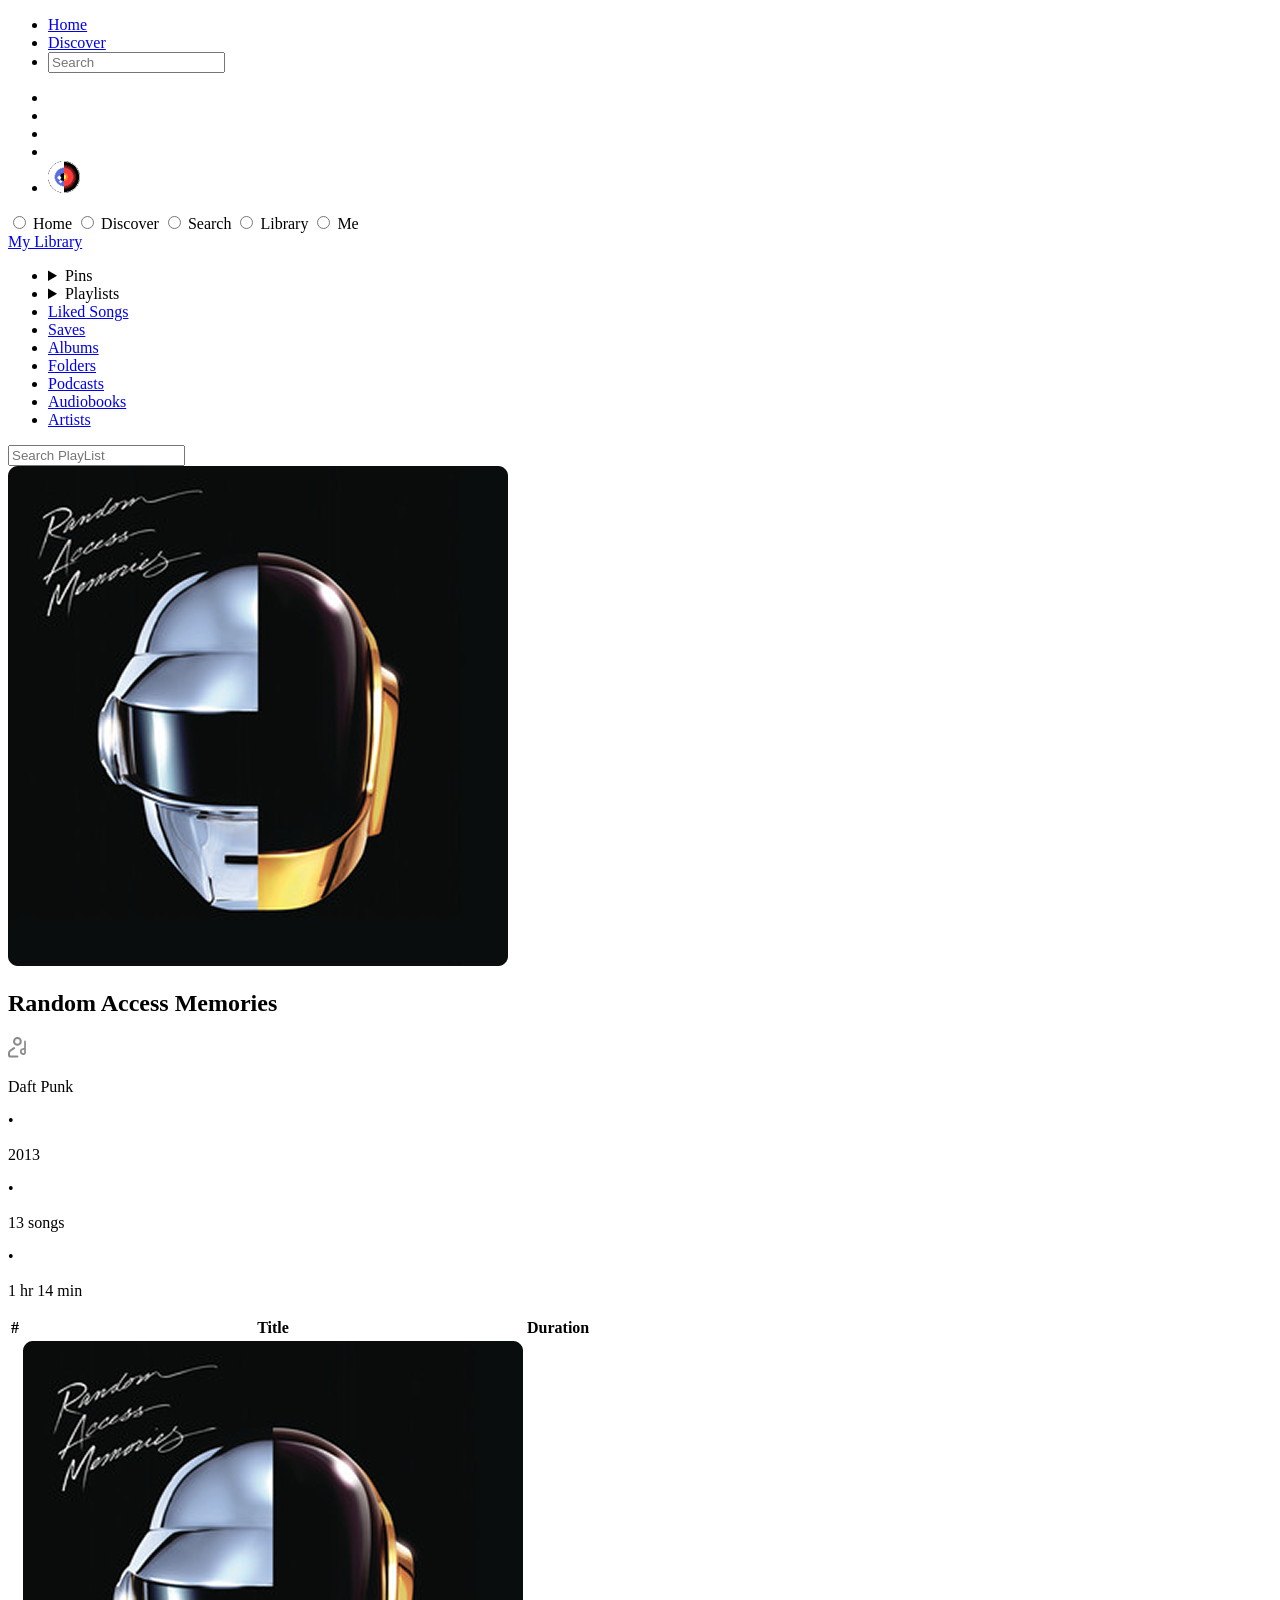
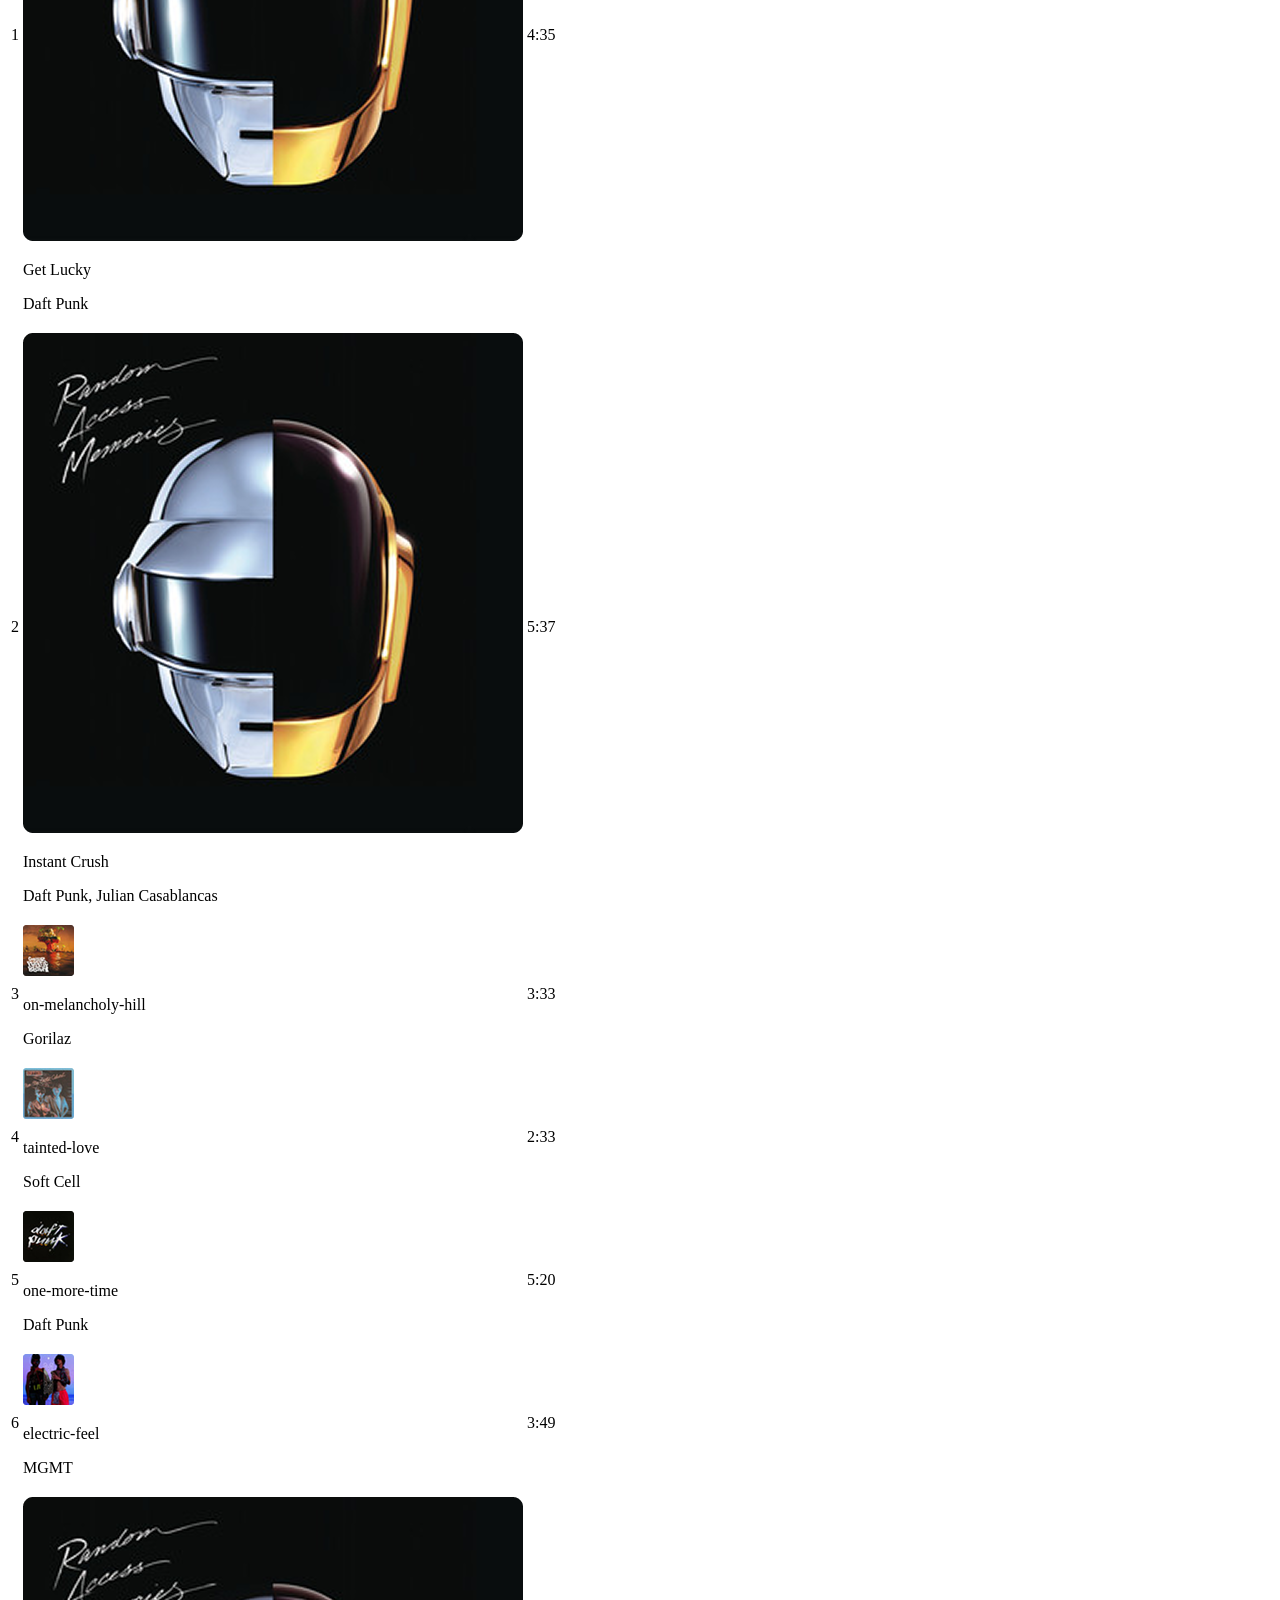
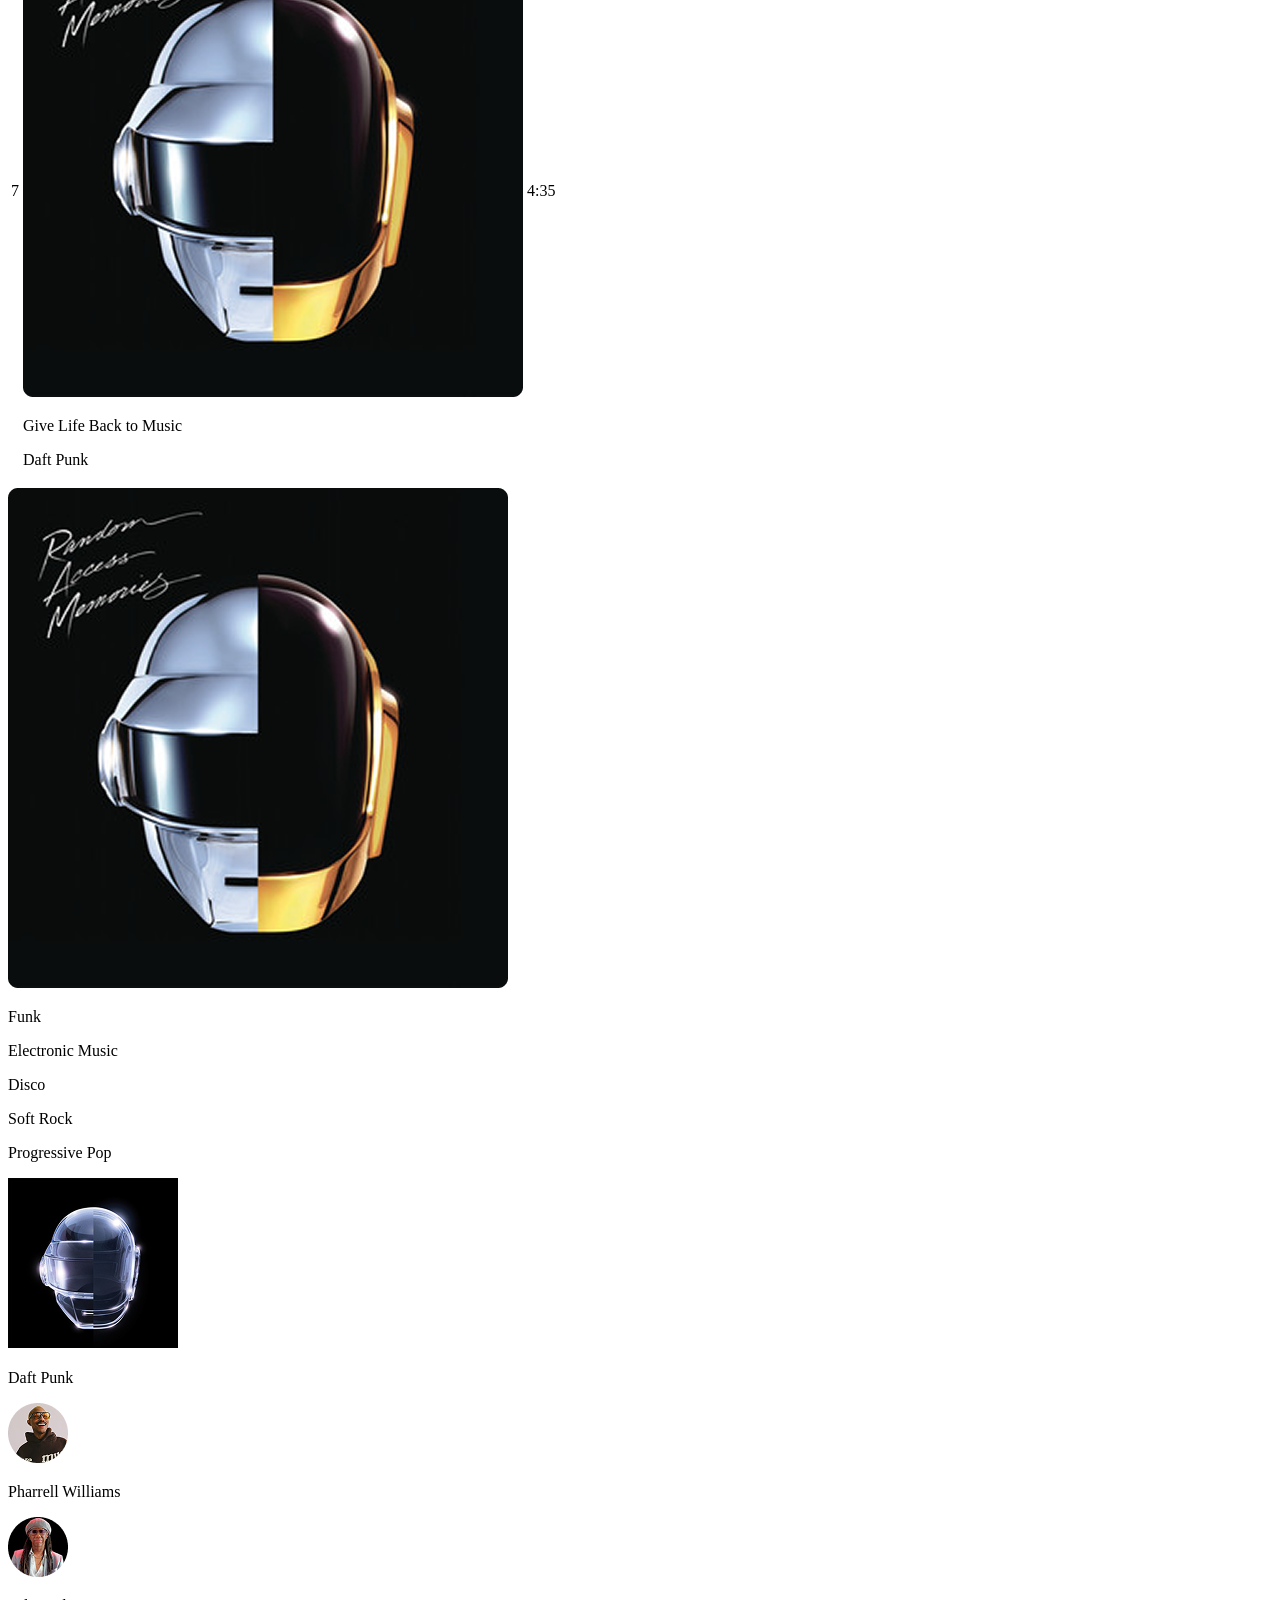
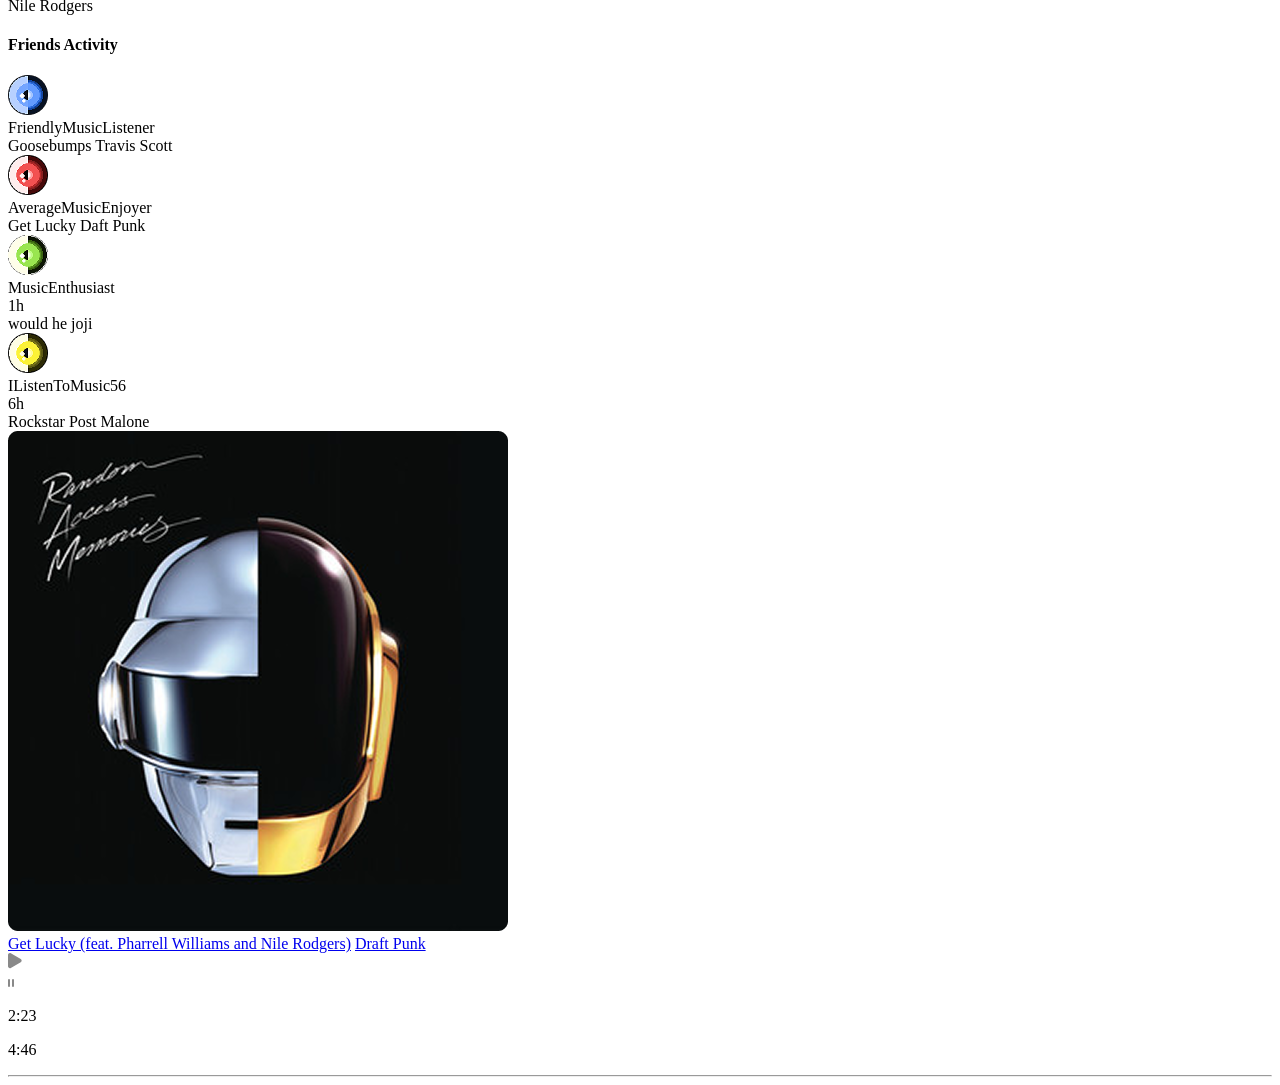
==== pages/album.html @ 8546d821 "Fix player right position, add links on all pages" ====
<!DOCTYPE html>
<html lang="en">

<head>
    <meta charset="UTF-8" />
    <meta name="viewport" content="width=device-width, initial-scale=1.0" />
    <meta name="author" content="MPG Team" />
    <meta name="description" content="This is Georgian Spotify Template created by MPG Team" />
    <link rel="stylesheet" href="../assets/styles/style.css" />
    <link rel="icon" href="../assets/img/favicon.ico" type="image/x-icon">
    <title>Albums - Georgian Spotify - Project by MPG Team</title>
</head>

<body class="app">
    <header class="header">
        <div class="header-wrapper">
            <!-- desktop -->
            <nav class="navigation">
              <ul class="top-nav-ul left-ul">
                <li>
                  <a href="/index.html">
                    <div class="img-div">
                      <i class="icons icon-home"></i>
                    </div>
                    Home
                  </a>
                </li>
                <li>
                  <a href="/pages/discover.html">
                    <div class="img-div">
                      <i class="icons icon-discover"></i>
                    </div>

                    <span>Discover</span>
                  </a>
                </li>
                <li>
                  <form action="/pages/search.html">
                    <div class="img-div search-wrapper">
                      <label for="search">
                        <i class="icons icon-search"></i>
                      </label>
                      <input id="search" type="search" placeholder="Search" />
                    </div>
                  </form>
                </li>
              </ul>
            </nav>
            <nav class="side-nav top-nav">
              <ul class="top-nav-ul">
                <li>
                  <a href="#">
                    <i class="icons icon-notification"></i>
                  </a>
                </li>
                <li>
                  <a href="#">
                    <i class="icons icon-lock"></i>
                  </a>
                </li>
                <li>
                  <a href="#">
                    <i class="icons icon-users"></i>
                  </a>
                </li>
                <li>
                  <a href="#">
                    <i class="icons icon-settings"></i>
                  </a>
                </li>
                <li class="no-hover">
                  <a href="/pages/profile.html">
                    <img src="../assets/img/icons/user.svg" alt="Profile" />
                  </a>
                </li>
              </ul>
            </nav>
        </div>
        <!-- Mobile navigation -->
        <nav class="mobile-nav">
        <input type="radio" name="mobile-nav" id="homeNav" />
        <label for="homeNav">
          <i class="icons icon-home-inactive icon-green"></i>
          Home
        </label>

        <input type="radio" name="mobile-nav" id="discoverNav" />

        <label for="discoverNav">
          <i class="icons icon-discover icon-green"></i>
          Discover
        </label>

        <input type="radio" name="mobile-nav" id="searchNav" />
        <label for="searchNav">
          <i class="icons icon-search icon-green"></i>
          Search
        </label>

        <input type="radio" name="mobile-nav" id="libraryNav" />
        <label for="libraryNav">
          <i class="icons icon-library icon-green"></i>
          Library
        </label>

        <input type="radio" name="mobile-nav" id="myProfileNav" />
        <label for="myProfileNav">
          <i class="icons icon-me icon-green"></i>
          Me
        </label>
      </nav>
    </header>
    <aside class="sidebar">
      <div class="sidebar-heading">
        <a href="/pages/library.html"><i class="icons icon-library"></i> My Library</a>
      </div>
      <nav class="sidebar-menu">
        <ul>
          <li>
            <details class="nav__dropdown">
              <summary class="nav__link">
                <i class="icons icon-pin"></i>
                Pins
              </summary>
              <ul class="nav__sub">
                <li><a href="/pages/album.html">Albums</a></li>
                <li><a href="/pages/artist.html">Artists</a></li>
                <li><a href="/pages/playlist.html">Playlists</a></li>
              </ul>
            </details>
          </li>
          <li>
            <details class="nav__dropdown">
              <summary class="nav__link">
                <i class="icons icon-playlist"></i>
                Playlists
              </summary>
              <ul class="nav__sub">
                <li><a href="/pages/album.html">Albums</a></li>
                <li><a href="/pages/artist.html">Artists</a></li>
                <li><a href="/pages/playlist.html">Playlists</a></li>
              </ul>
            </details>
          </li>
          <li>
            <a href="/pages/song.html">
              <i class="icons icon-hearth"></i>
              <span>Liked Songs</span>
            </a>
          </li>
          <li>
            <a href="#">
              <i class="icons icon-bookmark"></i>
              <span>Saves</span>
            </a>
          </li>
          <li>
            <a href="/pages/album.html">
              <i class="icons icon-album"></i>
              <span>Albums</span>
            </a>
          </li>
          <li>
            <a href="#">
              <i class="icons icon-folder"></i>
              <span>Folders</span>
            </a>
          </li>
          <li>
            <a href="/pages/podcast.html">
              <i class="icons icon-podcast"></i>
              <span>Podcasts</span>
            </a>
          </li>
          <li>
            <a href="#">
              <i class="icons icon-audiobook"></i>
              <span>Audiobooks</span>
            </a>
          </li>
          <li>
            <a href="/pages/artist.html">
              <i class="icons icon-artists"></i>
              <span>Artists</span>
            </a>
          </li>
        </ul>
      </nav>
    </aside>
    <main class="main album-page">
        <header class="ram-header">
            <form>
                <div class="img-div search-wrapper">
                    <input id="search" type="search" placeholder="Search PlayList">
                    <label for="search">
                        <i class="icons icon-search"></i>
                    </label>
                </div>
            </form>
            <i class="icons icon-sort"></i>
        </header>

        <div class="main-inner album">

            <!-- LEFT COLUMN -->
            <div class="album-content">

                <section class="random-access-memoriess">
                    <div class="ram-tablet-img">
                        <img src="../assets/img/albums/album_1.png" alt="Daft Punk">
                    </div>
                    <div class="ram-wrapper">

                        <h1 class="ram-title">Random Access Memories</h1>

                        <div class="ram-info-wrapper">
                            <img src="../assets/img/icons/artist.svg" alt="artist">
                            <p>Daft Punk</p>
                            <p>•</p>
                            <p>2013</p>
                            <p>•</p>
                            <p>13 songs</p>
                            <p>•</p>
                            <p>1 hr 14 min</p>
                        </div>

                        <div class="ram-nav-icons">

                            <div class="left-icons">
                                <div class="play-icon-background">
                                    <i class="icons icon-play-icon-green"></i>
                                </div>
                                <i class="icons icon-shuffle"></i>
                                <i class="icons icon-add-music"></i>
                                <i class="icons icon-add-playlist"></i>
                                <i class="icons icon-download"></i>
                                <i class="icons icon-upload"></i>
                                <i class="icons icon-dots"></i>
                            </div>

                            <div class="right-icons">
                                <i class="icons icon-search"></i>
                            </div>

                        </div>

                        <div class="mobile-ram-nav-icons">

                            <div class="left-icons">
                                <i class="icons icon-add-playlist"></i>
                                <i class="icons icon-add-album"></i>
                                <i class="icons icon-download"></i>
                                <i class="icons icon-dots"></i>
                            </div>

                            <div class="right-icons">
                                <i class="icons icon-shuffle"></i>

                                <div class="play-btn-wrapper">
                                    <i class="icons icon-play-green"></i>
                                </div>
                            </div>

                        </div>
                </section>


                <!-- TABLE -->
                <section class="table-wrapper">
                    <table class="table table-dark music-table">

                        <thead>
                            <tr>
                                <th>#</th>
                                <th>Title</th>
                                <th>Duration</th>
                                <th></th>
                            </tr>
                        </thead>

                        <tbody>
                            <tr>
                                <td class="track-number">1</td>

                                <td class="track-info">
                                    <div class="info-wrapper">
                                        <img src="../assets/img/albums/album_1.png" alt="cover" class="cover" />
                                        <div class="text-wrapper">
                                            <p class="title">Get Lucky</p>
                                            <p class="artist">Daft Punk</p>
                                        </div>
                                    </div>
                                </td>

                                <td class="duration">4:35</td>
                                <td><i class="icons icon-hearth"></i></td>
                                <td><i class="icons icon-dots icon-sm"></i></td>
                            </tr>

                            <tr>
                                <td class="track-number">2</td>

                                <td class="track-info">
                                    <div class="info-wrapper">
                                        <img src="../assets/img/albums/album_1.png" alt="cover" class="cover" />
                                        <div class="text-wrapper">
                                            <p class="title">Instant Crush</p>
                                            <p class="artist">Daft Punk, Julian Casablancas</p>
                                        </div>
                                    </div>
                                </td>

                                <td class="duration">5:37</td>
                                <td><i class="icons icon-hearth"></i></td>
                                <td><i class="icons icon-dots icon-sm"></i></td>
                            </tr>

                            <tr>
                                <td class="track-number">3</td>

                                <td class="track-info">
                                    <div class="info-wrapper">
                                        <img src="../assets/img/albums/on-melancholy-hill.png" alt="cover"
                                            class="cover" />
                                        <div class="text-wrapper">
                                            <p class="title">on-melancholy-hill</p>
                                            <p class="artist">Gorilaz</p>
                                        </div>
                                    </div>
                                </td>

                                <td class="duration">3:33</td>
                                <td><i class="icons icon-hearth"></i></td>
                                <td><i class="icons icon-dots icon-sm"></i></td>
                            </tr>

                            <tr>
                                <td class="track-number">4</td>

                                <td class="track-info">
                                    <div class="info-wrapper">
                                        <img src="../assets/img/albums/tainted-love.png" alt="cover" class="cover" />
                                        <div class="text-wrapper">
                                            <p class="title">tainted-love</p>
                                            <p class="artist">Soft Cell</p>
                                        </div>
                                    </div>
                                </td>

                                <td class="duration">2:33</td>
                                <td><i class="icons icon-hearth"></i></td>
                                <td><i class="icons icon-dots icon-sm"></i></td>
                            </tr>

                            <tr>
                                <td class="track-number">5</td>

                                <td class="track-info">
                                    <div class="info-wrapper">
                                        <img src="../assets/img/albums/one-more-time.png" alt="cover" class="cover" />
                                        <div class="text-wrapper">
                                            <p class="title">one-more-time</p>
                                            <p class="artist">Daft Punk</p>
                                        </div>
                                    </div>
                                </td>

                                <td class="duration">5:20</td>
                                <td><i class="icons icon-hearth"></i></td>
                                <td><i class="icons icon-dots icon-sm"></i></td>
                            </tr>

                            <tr>
                                <td class="track-number">6</td>

                                <td class="track-info">
                                    <div class="info-wrapper">
                                        <img src="../assets/img/albums/electric-feel.png" alt="cover" class="cover" />
                                        <div class="text-wrapper">
                                            <p class="title">electric-feel</p>
                                            <p class="artist">MGMT</p>
                                        </div>
                                    </div>
                                </td>

                                <td class="duration">3:49</td>
                                <td><i class="icons icon-hearth"></i></td>
                                <td><i class="icons icon-dots icon-sm"></i></td>
                            </tr>

                            <tr>
                                <td class="track-number">7</td>

                                <td class="track-info">
                                    <div class="info-wrapper">
                                        <img src="../assets/img/albums/album_1.png" alt="cover" class="cover" />
                                        <div class="text-wrapper">
                                            <p class="title">Give Life Back to Music</p>
                                            <p class="artist">Daft Punk</p>
                                        </div>
                                    </div>
                                </td>
                                
                                <td class="duration">4:35</td>
                                <td><i class="icons icon-hearth"></i></td>
                                <td><i class="icons icon-dots icon-sm"></i></td>
                            </tr>
                        </tbody>

                    </table>
                </section>

            </div>


            <!-- RIGHT COLUMN -->
            <section class="random-access-memories-band-info">
                <img src="../assets/img/albums/album_1.png" alt="Daft Punk">
                <div class="band-music-style-wrapper">
                    <p>Funk</p>
                    <p>Electronic Music</p>
                    <p>Disco</p>
                    <p>Soft Rock</p>
                    <p>Progressive Pop</p>
                </div>
                <div class="band-colabs">

                    <div class="band-colab-wrapper">
                        <img src="../assets/img/artists/artist_2.png">
                        <p>Daft Punk</p>
                    </div>

                    <div class="band-colab-wrapper">
                        <img src="../assets/img/artists/pharrell-williams.png">
                        <p>Pharrell Williams</p>
                    </div>

                    <div class="band-colab-wrapper">
                        <img src="../assets/img/artists/nile-rodgers.png">
                        <p>Nile Rodgers</p>
                    </div>

                </div>

            </section>

        </div>
    </main>
    <aside class="activity">
      <div class="main-inner">
        <section class="section-wrapper">
          <div class="content-wrapper">
            <div class="section-title">
              <h4>Friends Activity</h4>
              <div class="slide-controls">
                <a href="#"><i class="icons icon-add-friend"></i></a>
                <a href="#"><i class="icons icon-close"></i></a>
              </div>
            </div>
            <div class="activity-content">
              <div class="activity-details">
                <div class="activity-icon">
                  <img src="../assets/img/users/user_1.png" alt="" />
                </div>
                <div class="activity-summary">
                  <span class="title">FriendlyMusicListener</span>
                  <div class="description">
                    <div class="activity-time now">
                      <span class="now-bar"></span>
                    </div>
                    <div class="artist-information">
                      <span class="album">Goosebumps </span>
                      <span class="artist">Travis Scott</span>
                    </div>
                  </div>
                </div>
              </div>
              <div class="activity-details">
                <div class="activity-icon">
                  <img src="../assets/img/users/user_2.png" alt="" />
                </div>
                <div class="activity-summary">
                  <span class="title">AverageMusicEnjoyer</span>
                  <div class="description">
                    <div class="activity-time now">
                      <span class="now-bar"></span>
                    </div>
                    <div class="artist-information">
                      <span class="album">Get Lucky </span>
                      <span class="artist">Daft Punk</span>
                    </div>
                  </div>
                </div>
              </div>
              <div class="activity-details">
                <div class="activity-icon">
                  <img src="../assets/img/users/user_3.png" alt="" />
                </div>
                <div class="activity-summary">
                  <span class="title">MusicEnthusiast</span>
                  <div class="description">
                    <div class="activity-time">
                      <span>1h</span>
                    </div>
                    <div class="artist-information">
                      <span class="album">would he </span>
                      <span class="artist">joji</span>
                    </div>
                  </div>
                </div>
              </div>
              <div class="activity-details">
                <div class="activity-icon">
                  <img src="../assets/img/users/user_4.png" alt="" />
                </div>
                <div class="activity-summary">
                  <span class="title">IListenToMusic56</span>
                  <div class="description">
                    <div class="activity-time">
                      <span>6h</span>
                    </div>
                    <div class="artist-information">
                      <span class="album">Rockstar </span>
                      <span class="artist">Post Malone</span>
                    </div>
                  </div>
                </div>
              </div>
            </div>
          </div>
        </section>
      </div>
    </aside>
    <footer class="player">
      <div class="player-wrapper">
        <img src="../assets/img/albums/album_1.png" alt="Draft Punk" />

        <div class="music-title-author-wrapper">
          <a href="#" class="scrolling-text"
            >Get Lucky (feat. Pharrell Williams and Nile Rodgers)</a
          >
          <a href="#" class="scrolling-text-band">Draft Punk</a>
        </div>
      </div>

      <div class="player-icons">
        <i class="icons icon-add-playlist icon-sm"></i>
        <img src="../assets/img/icons/player/play.svg" alt="play" class="play" />
      </div>

      <div class="music-progress-bar"></div>

      <div class="advanced-player">
        <div class="advanced-player-wrapper">
          <div class="stop-button-wrapper">
            <img
              src="../assets/img/icons/player/pause.svg"
              alt="pause"
              class="pause"
            />
          </div>
          <i class="icons icon-prev icon-sm"></i>
          <i class="icons icon-next icon-sm"></i>
          <i class="icons icon-shuffle icon-sm"></i>
          <i class="icons icon-repeat icon-sm"></i>
        </div>

        <div class="advanced-player-music-time-line">
          <p>2:23</p>
          <div class="advanced-music-progress-bar"></div>
          <p>4:46</p>
        </div>

        <i class="icons icon-volume"></i>
      </div>

      <div class="advanced-player-icons">
        <div class="wrapper-icons">
          <i class="icons icon-hearth"></i>
          <i class="icons icon-add-playlist"></i>
        </div>
        <i class="icons icon-list"></i>
        <i class="icons icon-devices"></i>
        <i class="icons icon-dots"></i>
        <hr />
        <i class="icons icon-player_blue_icon icon-md"></i>
        <i class="icons icon-order icon-sm"></i>
      </div>
    </footer>
</body>
<script src="../assets/js/main.js"></script>
</html>
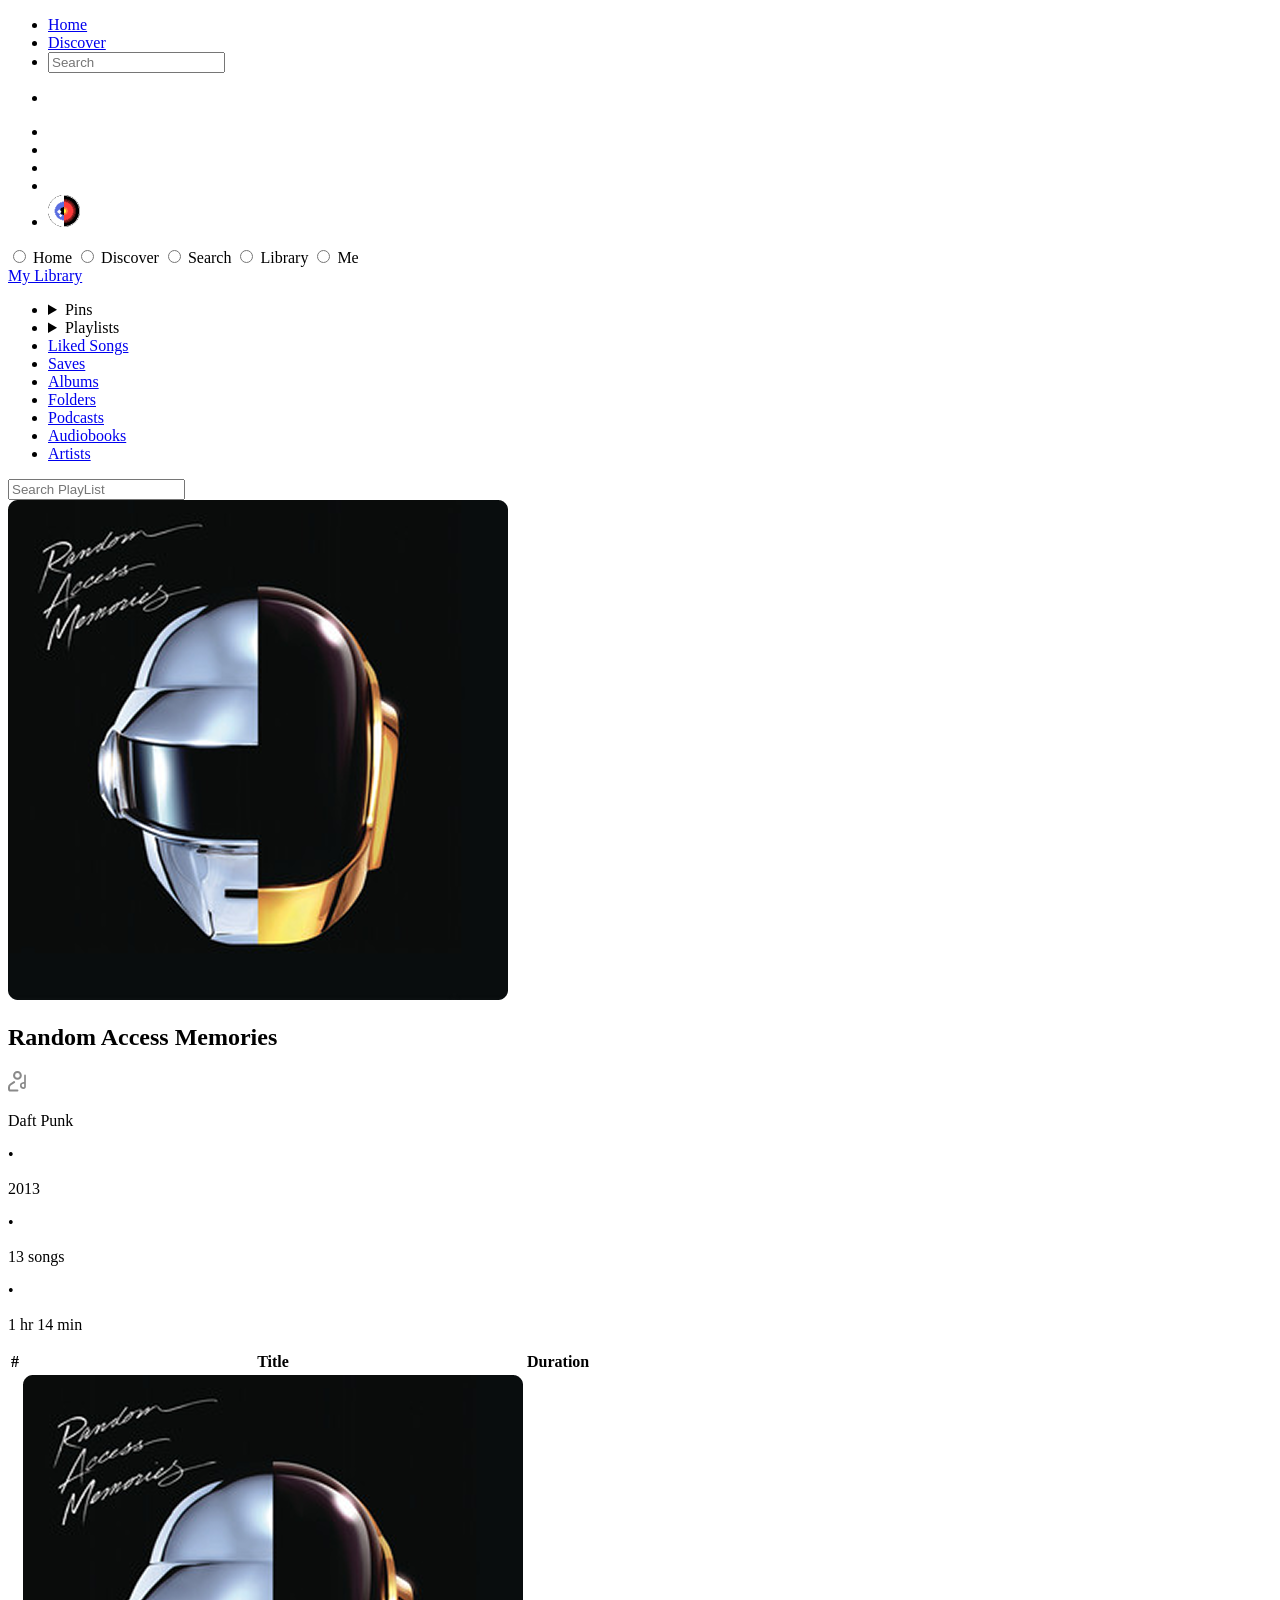
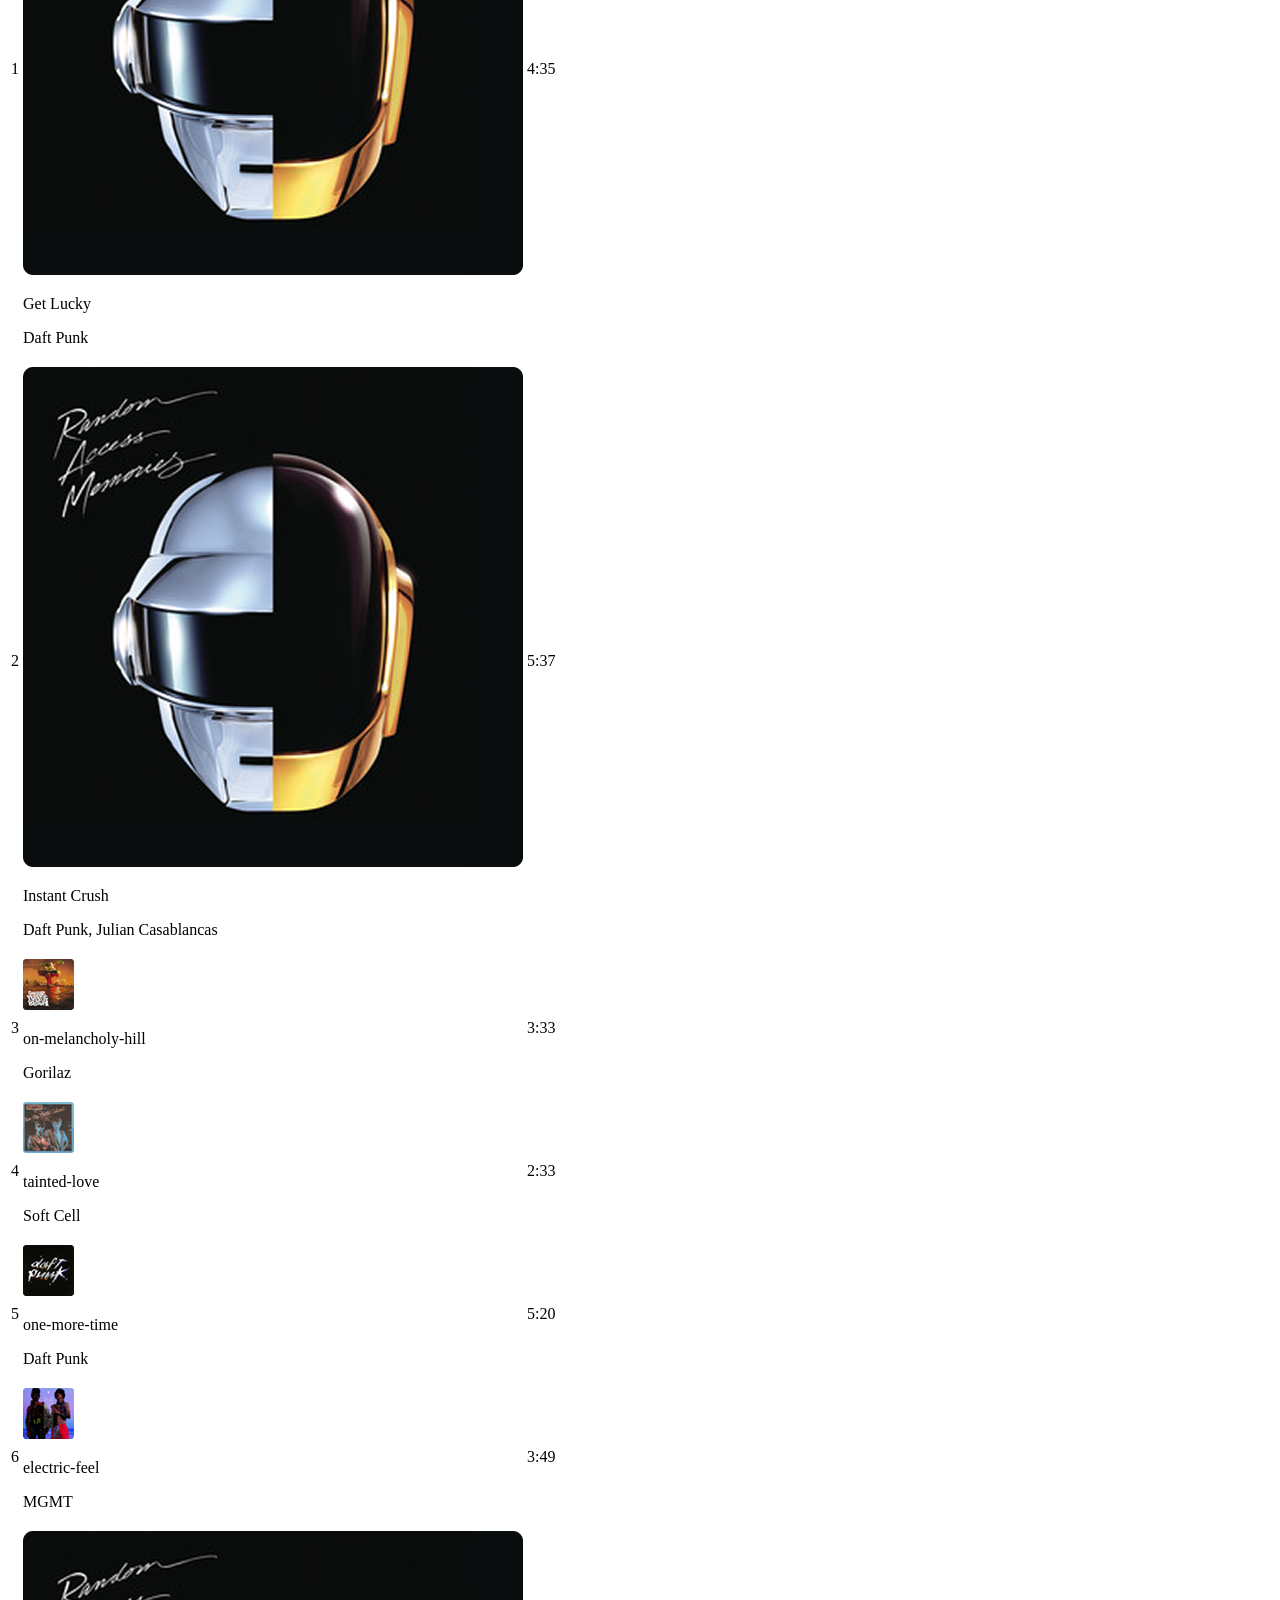
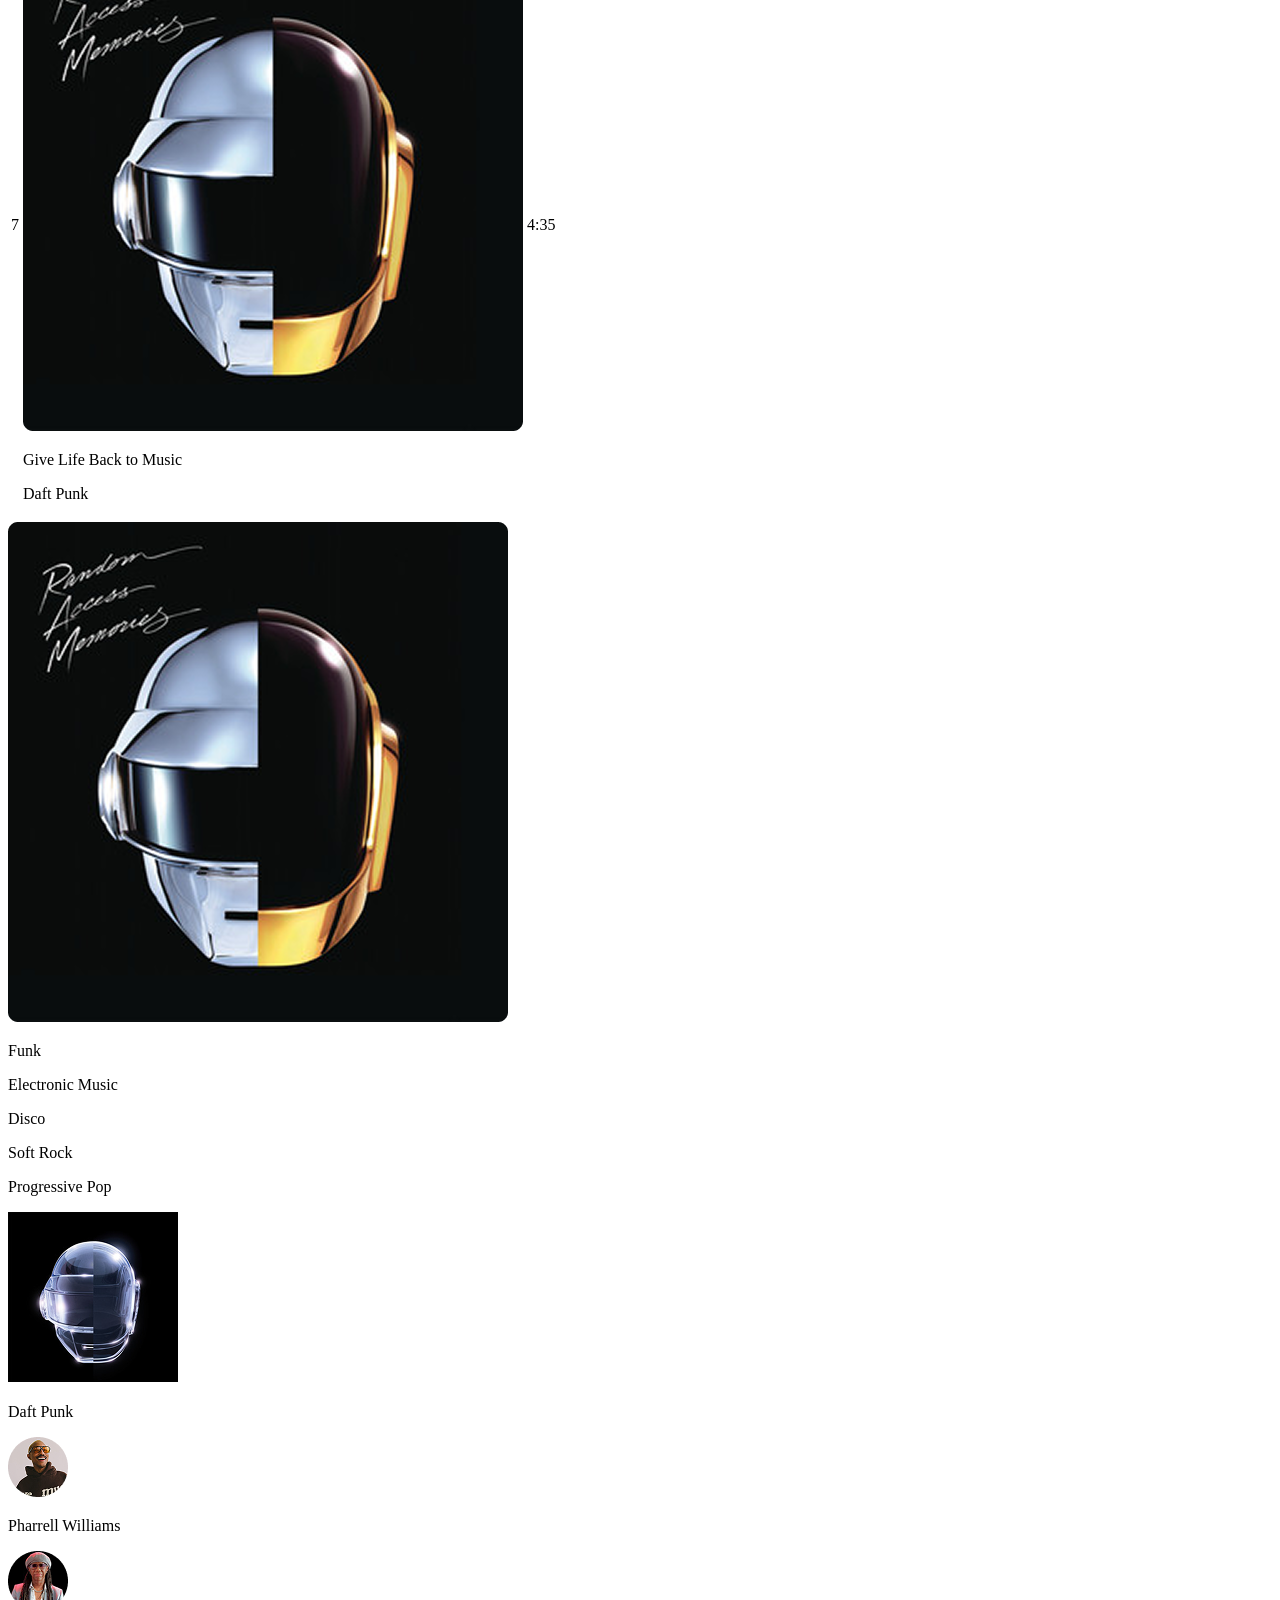
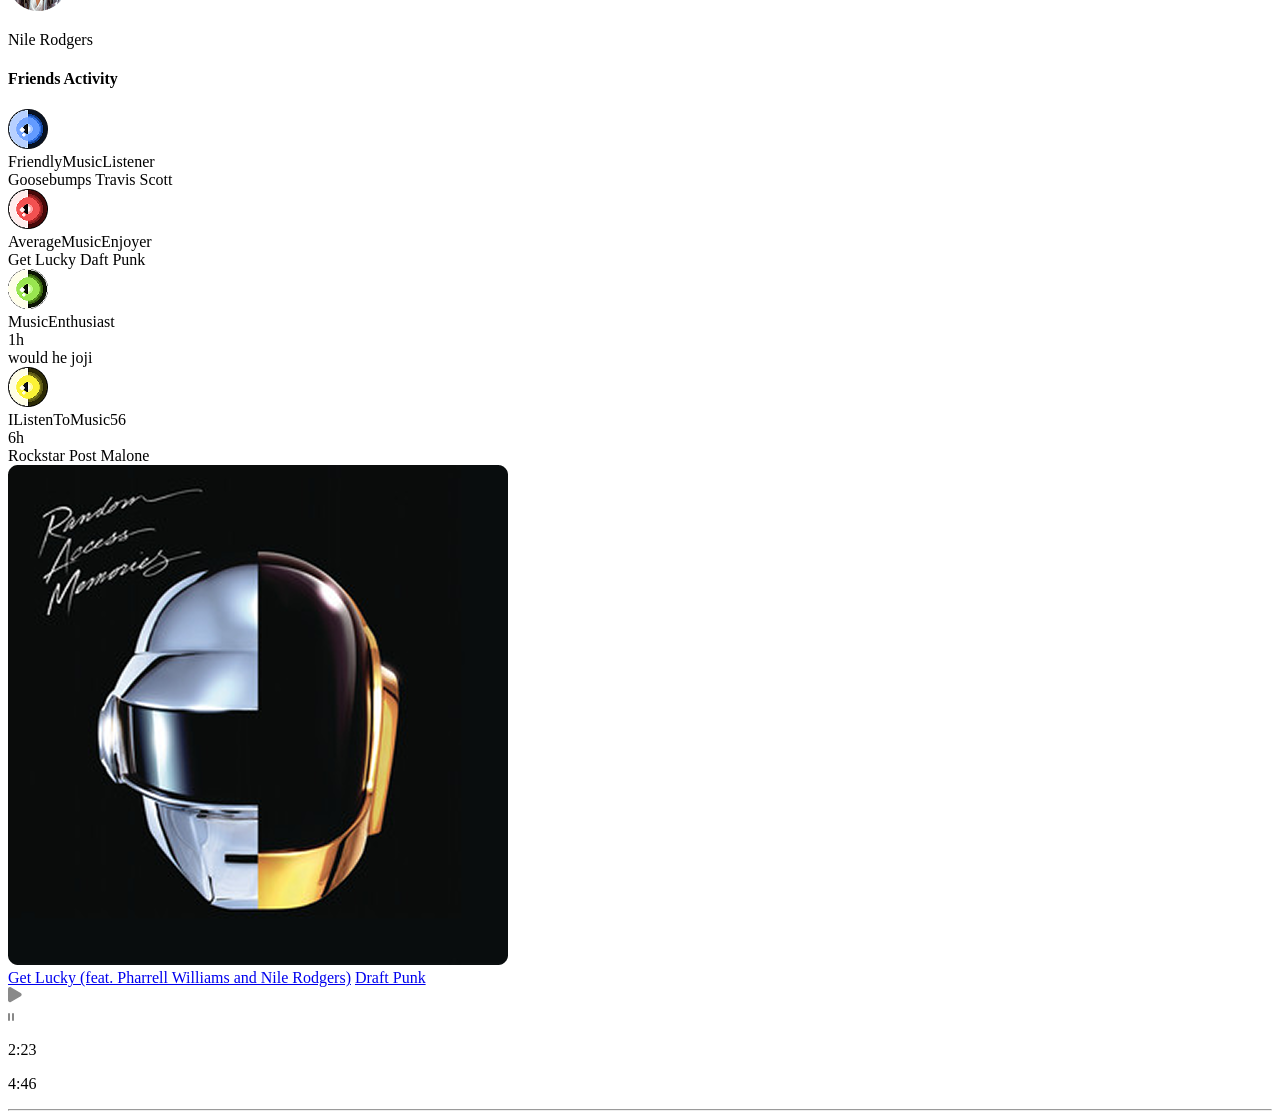
==== commit b62e11d4: "Some changes in js, also add change logic in all html files" ====
--- a/pages/album.html
+++ b/pages/album.html
@@ -48,6 +48,9 @@
             </nav>
             <nav class="side-nav top-nav">
               <ul class="top-nav-ul">
+                <li>
+                  <div class="theme-toggle dark" id="theme-toggle"></div>
+                </li>
                 <li>
                   <a href="#">
                     <i class="icons icon-notification"></i>
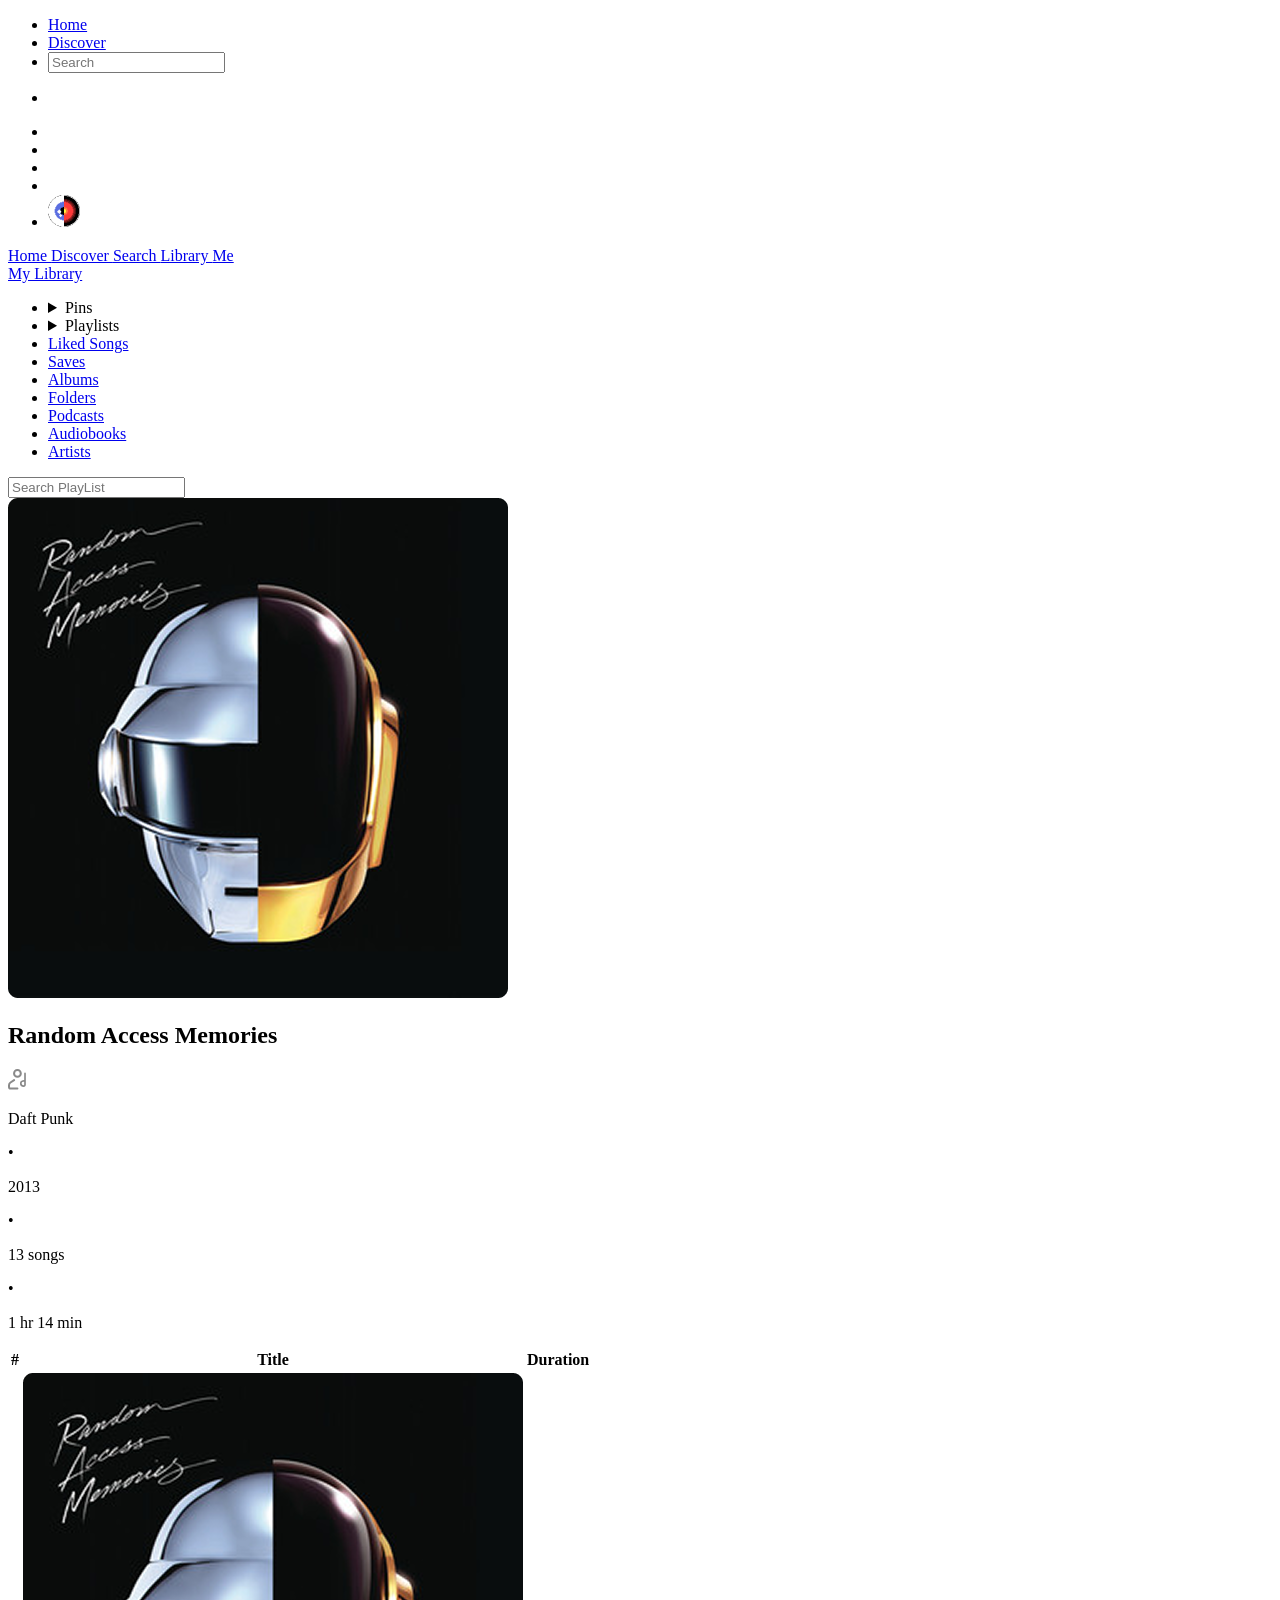
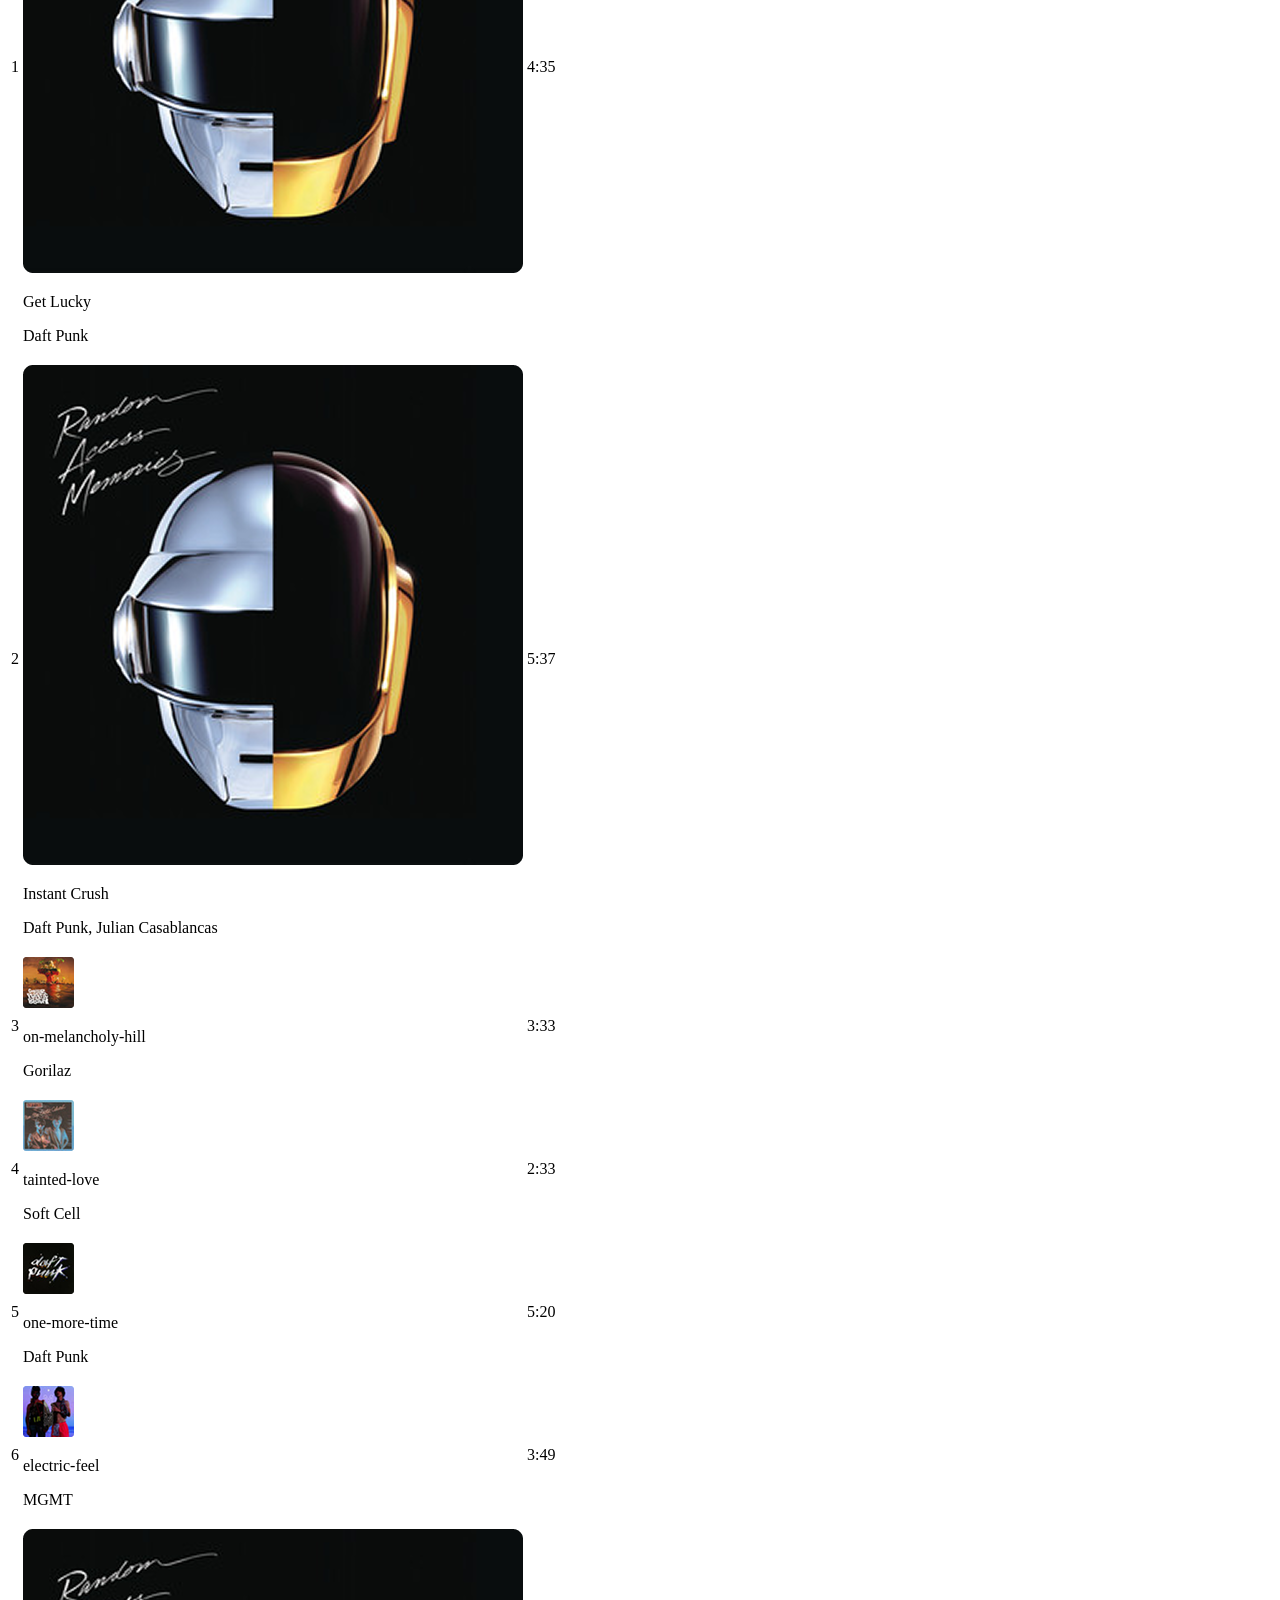
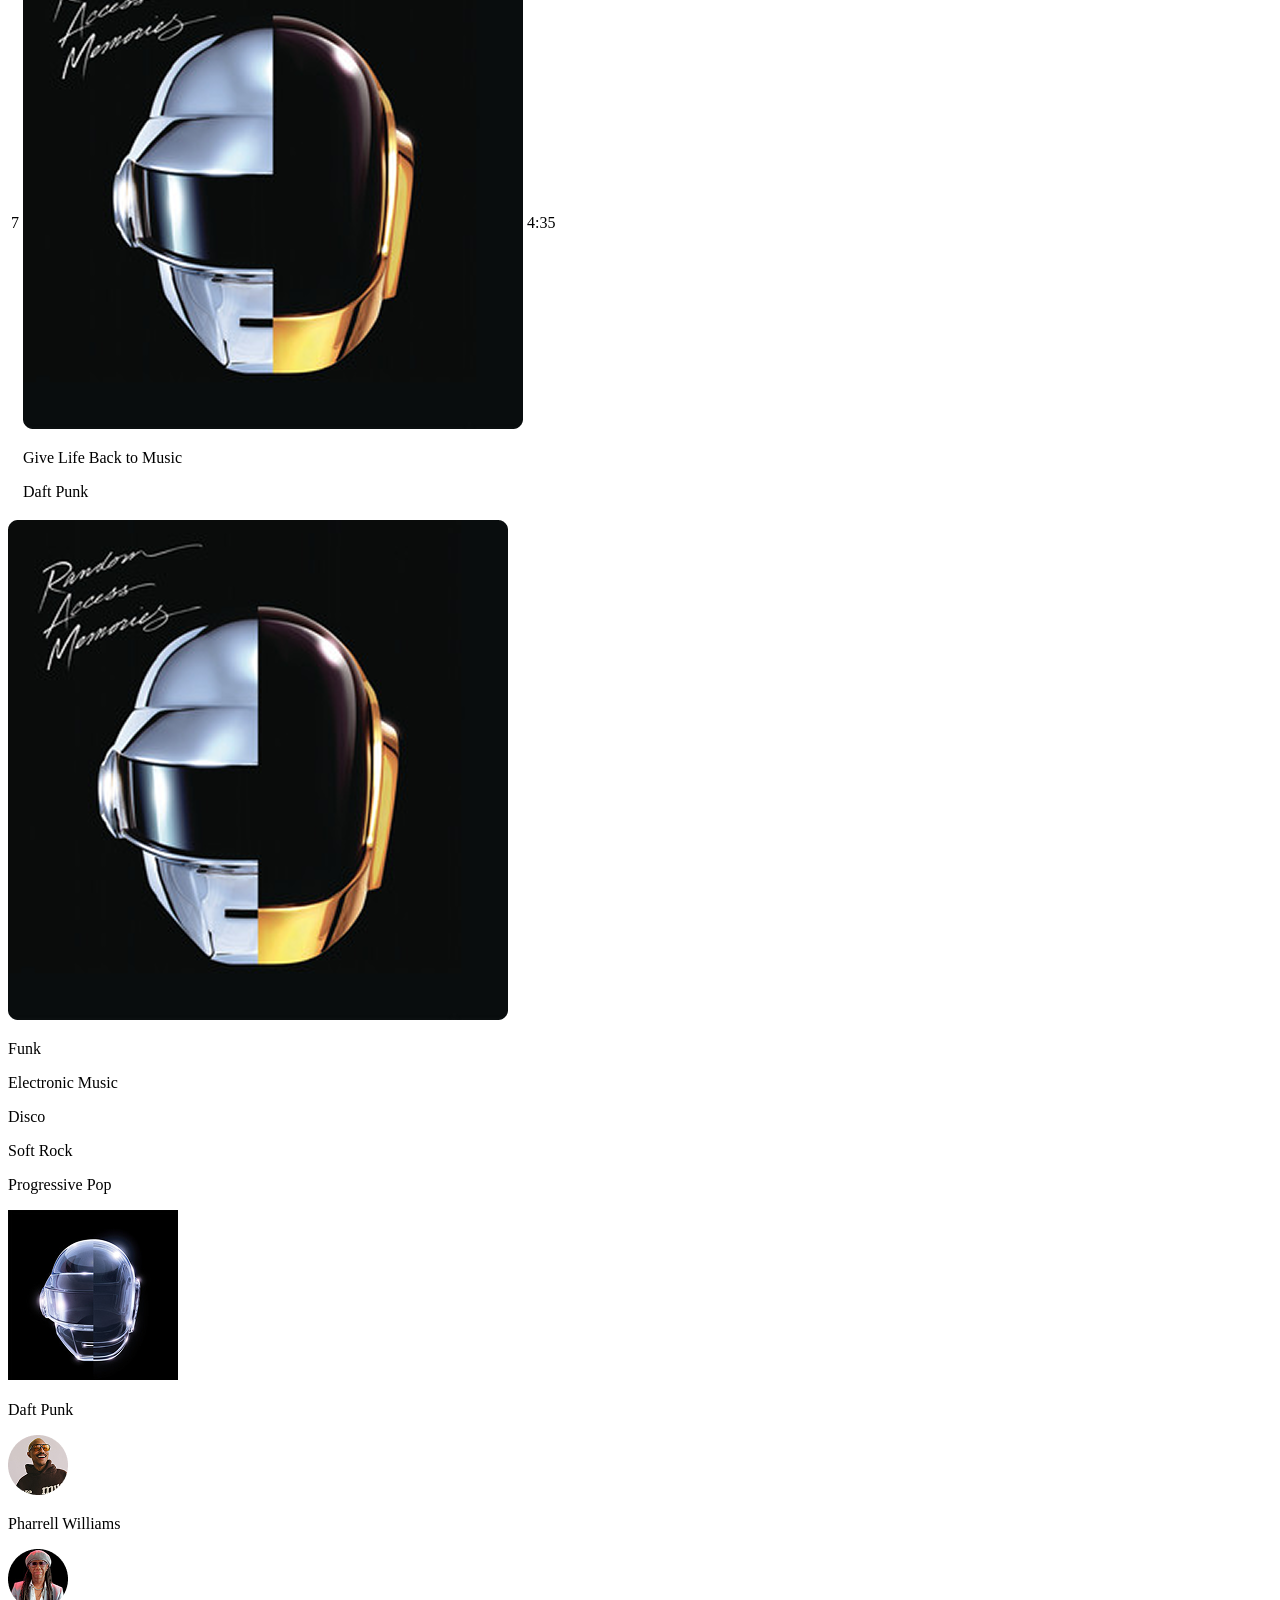
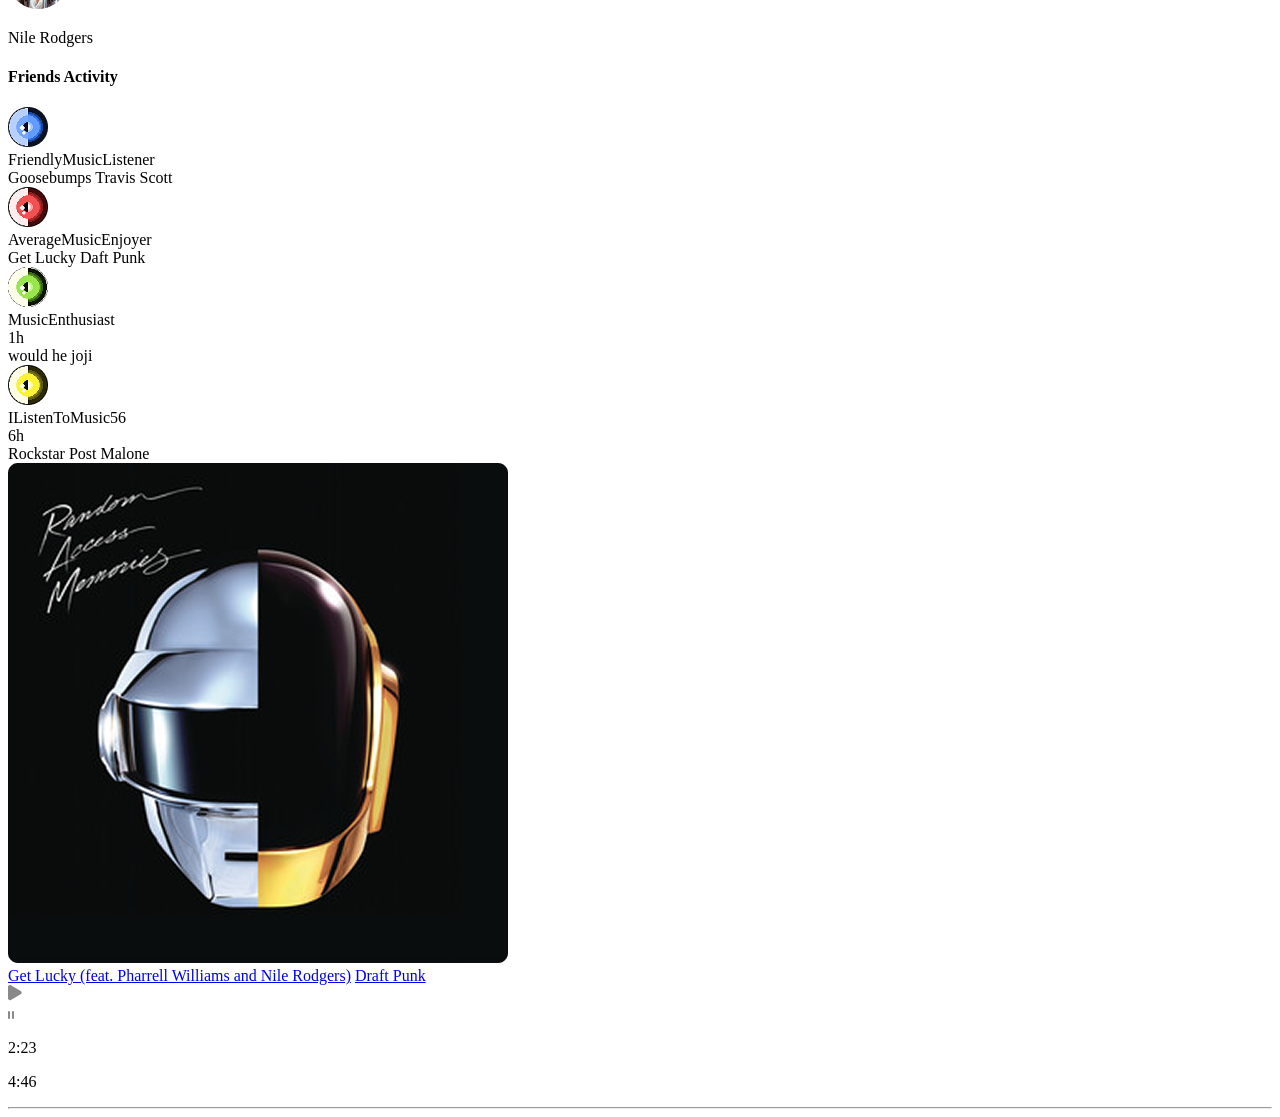
==== commit 6ca61f42: "Create logic of light theme. Change linking in other files, make functional links in header on all d" ====
--- a/pages/album.html
+++ b/pages/album.html
@@ -81,37 +81,27 @@
         </div>
         <!-- Mobile navigation -->
         <nav class="mobile-nav">
-        <input type="radio" name="mobile-nav" id="homeNav" />
-        <label for="homeNav">
-          <i class="icons icon-home-inactive icon-green"></i>
-          Home
-        </label>
-
-        <input type="radio" name="mobile-nav" id="discoverNav" />
-
-        <label for="discoverNav">
-          <i class="icons icon-discover icon-green"></i>
-          Discover
-        </label>
-
-        <input type="radio" name="mobile-nav" id="searchNav" />
-        <label for="searchNav">
-          <i class="icons icon-search icon-green"></i>
-          Search
-        </label>
-
-        <input type="radio" name="mobile-nav" id="libraryNav" />
-        <label for="libraryNav">
-          <i class="icons icon-library icon-green"></i>
-          Library
-        </label>
-
-        <input type="radio" name="mobile-nav" id="myProfileNav" />
-        <label for="myProfileNav">
-          <i class="icons icon-me icon-green"></i>
-          Me
-        </label>
-      </nav>
+          <a href="/">
+            <i class="icons icon-home-inactive icon-green"></i>
+            Home
+          </a>
+          <a href="/pages/discover.html">
+            <i class="icons icon-discover icon-green"></i>
+            Discover
+          </a>
+          <a href="/pages/search.html">
+            <i class="icons icon-search icon-green"></i>
+            Search
+          </a>
+          <a href="/pages/library.html">
+            <i class="icons icon-library icon-green"></i>
+            Library
+          </a>
+          <a href="/pages/profile.html">
+            <i class="icons icon-me icon-green"></i>
+            Me
+          </a>
+        </nav>
     </header>
     <aside class="sidebar">
       <div class="sidebar-heading">
@@ -157,7 +147,7 @@
               <span>Saves</span>
             </a>
           </li>
-          <li>
+          <li class="active">
             <a href="/pages/album.html">
               <i class="icons icon-album"></i>
               <span>Albums</span>
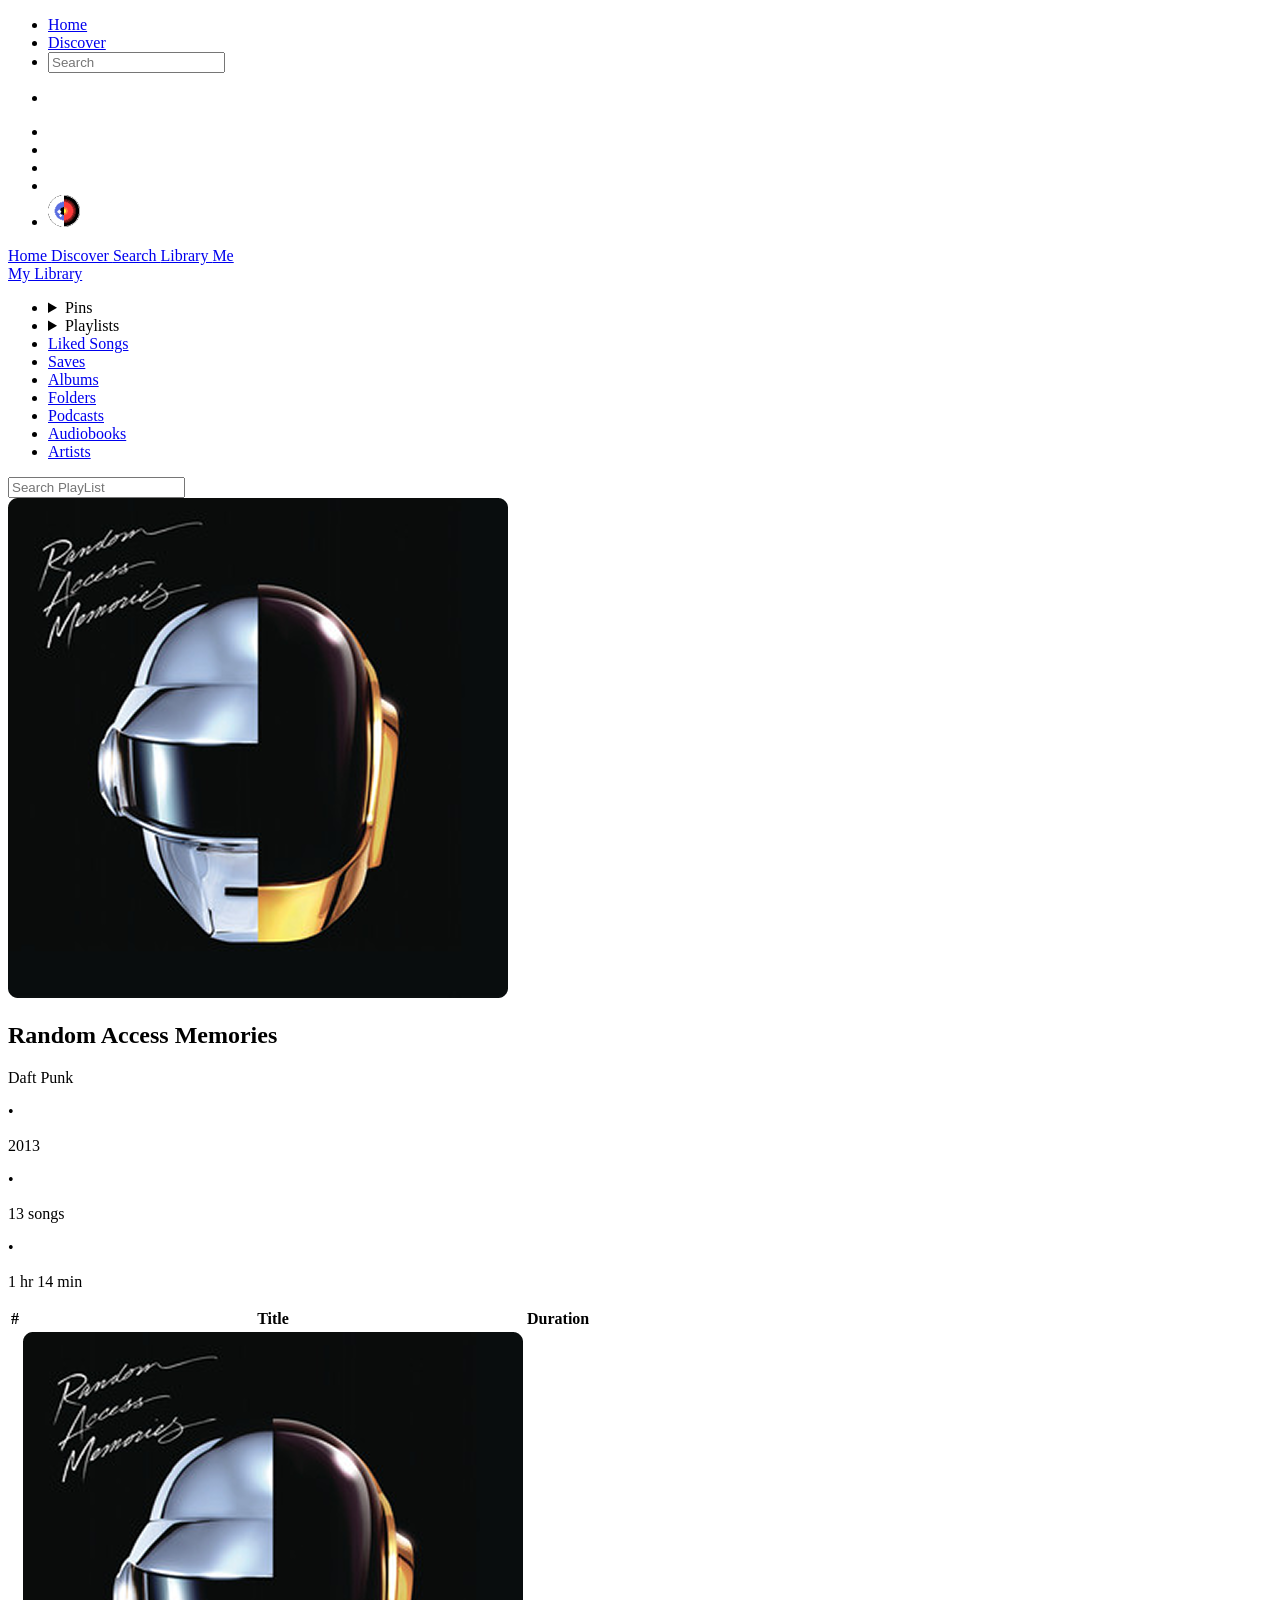
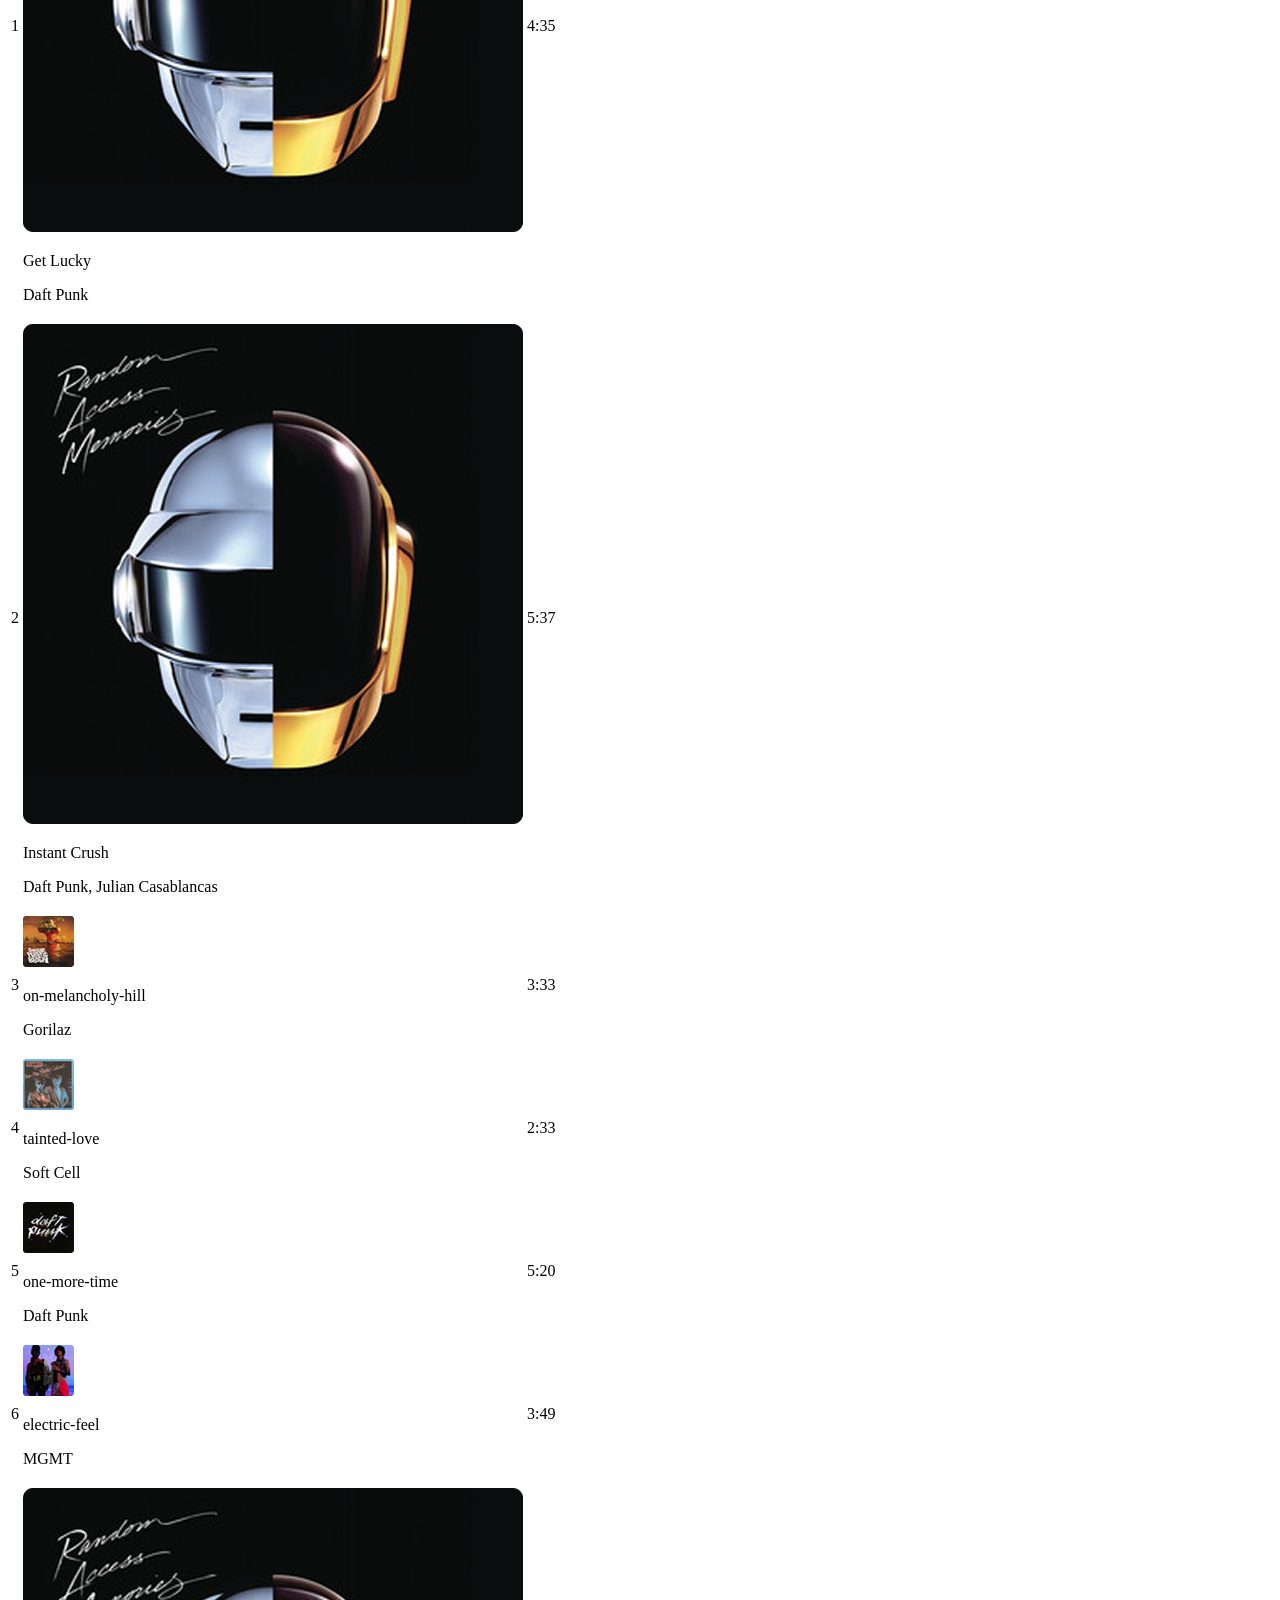
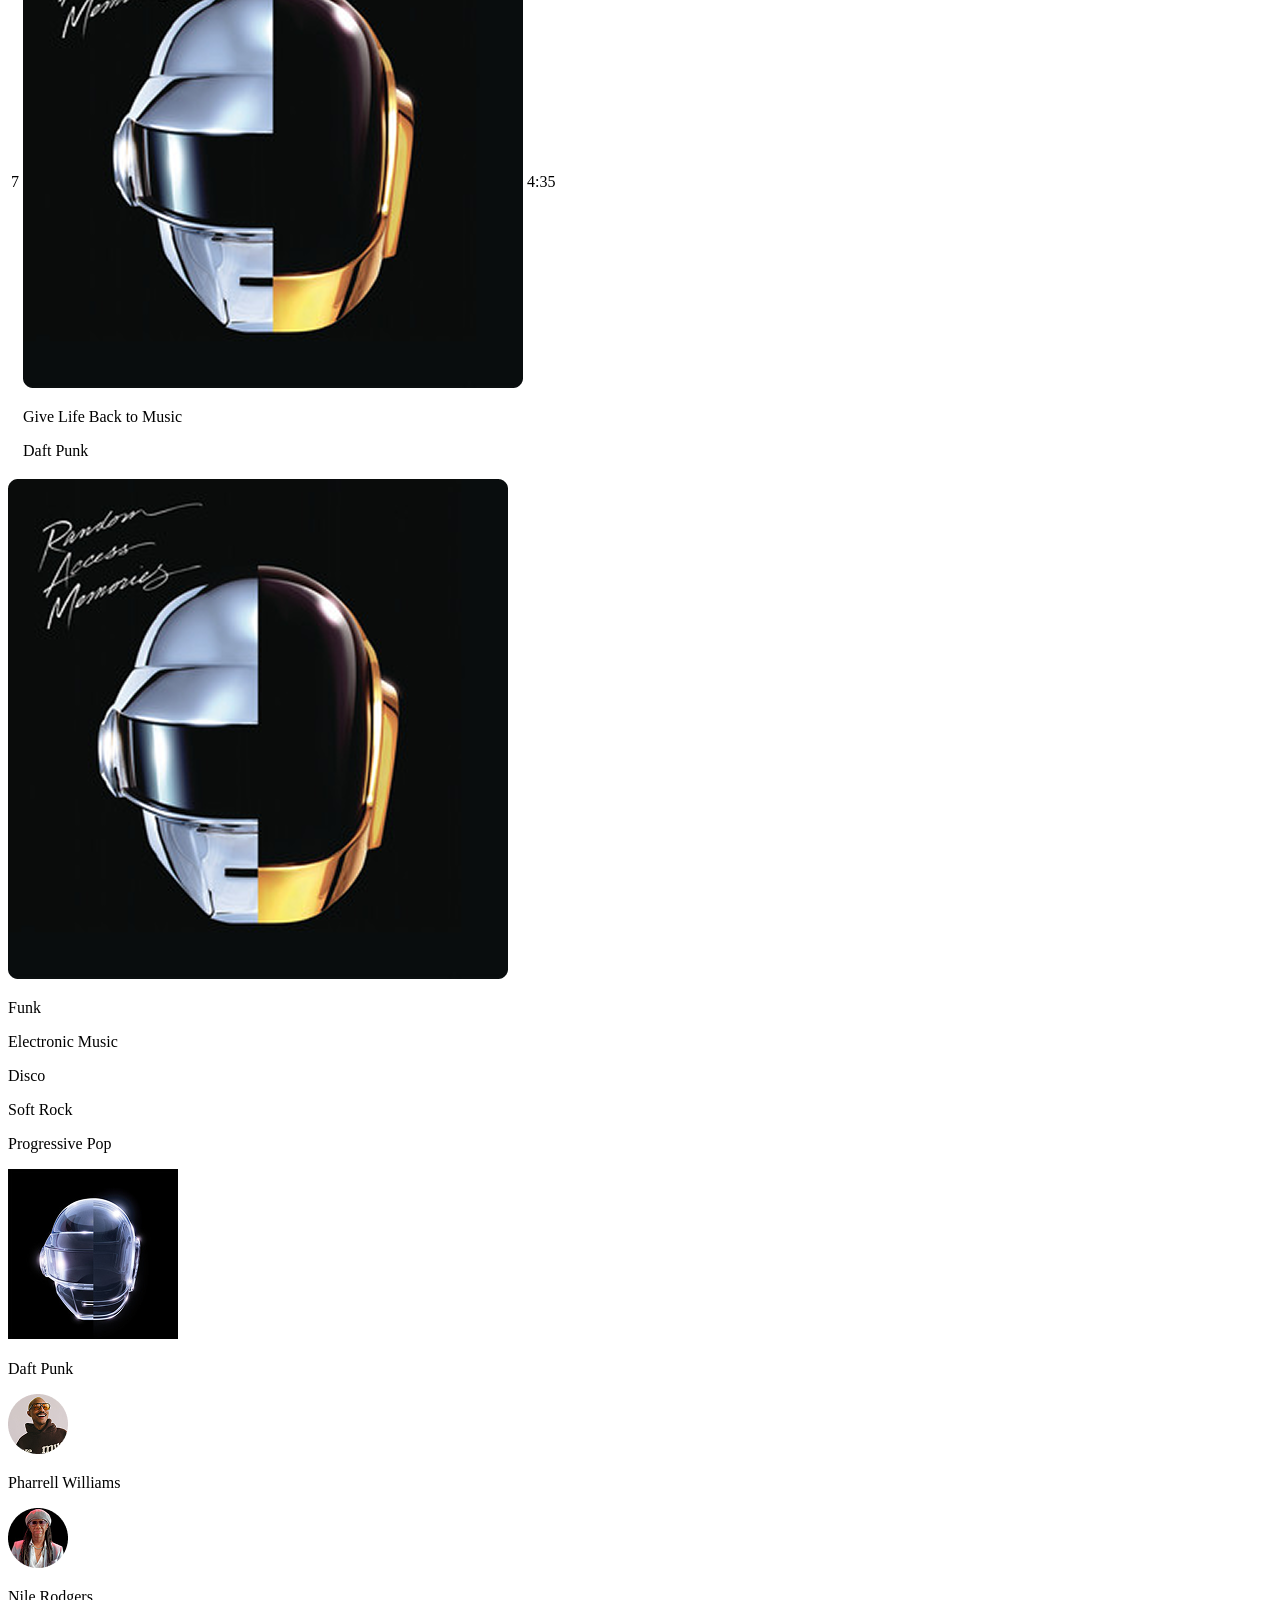
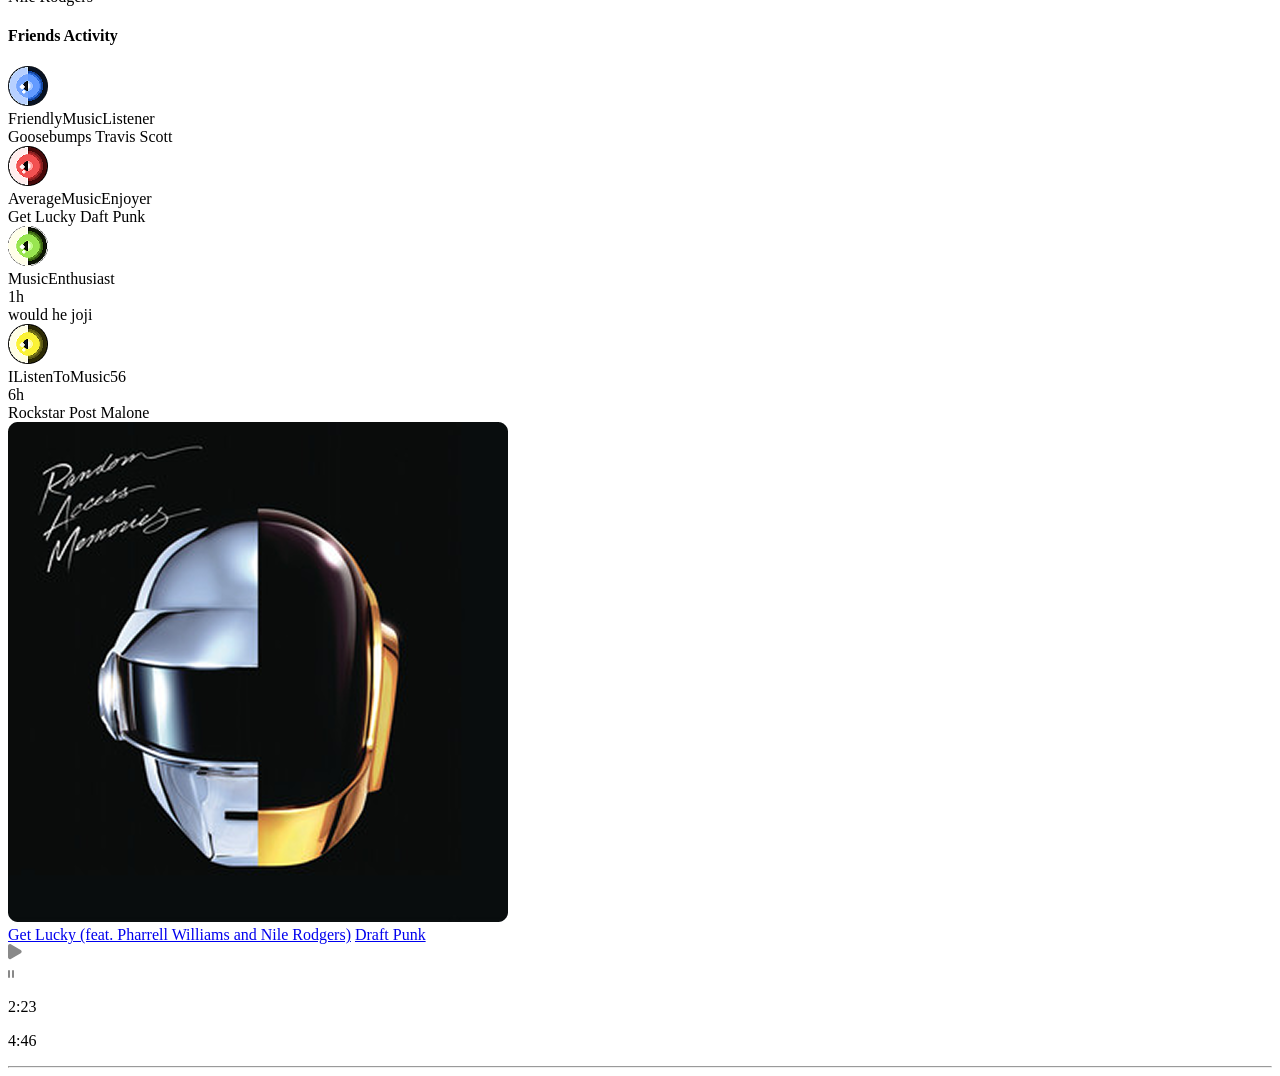
==== commit 0aa9cada: "Make some color fixes, header positions fixes" ====
--- a/pages/album.html
+++ b/pages/album.html
@@ -207,7 +207,7 @@
                         <h1 class="ram-title">Random Access Memories</h1>
 
                         <div class="ram-info-wrapper">
-                            <img src="../assets/img/icons/artist.svg" alt="artist">
+                            <i class="icons icon-artists icon-sm"></i>
                             <p>Daft Punk</p>
                             <p>•</p>
                             <p>2013</p>
@@ -529,10 +529,10 @@
         <img src="../assets/img/albums/album_1.png" alt="Draft Punk" />
 
         <div class="music-title-author-wrapper">
-          <a href="#" class="scrolling-text"
+          <a href="./now-playing-text.html" class="scrolling-text"
             >Get Lucky (feat. Pharrell Williams and Nile Rodgers)</a
           >
-          <a href="#" class="scrolling-text-band">Draft Punk</a>
+          <a href="./now-playing.html" class="scrolling-text-band">Draft Punk</a>
         </div>
       </div>
 
@@ -572,7 +572,7 @@
           <i class="icons icon-hearth"></i>
           <i class="icons icon-add-playlist"></i>
         </div>
-        <i class="icons icon-list"></i>
+        <a href="./now-playing-music-section.html"><i class="icons icon-list"></i></a>
         <i class="icons icon-devices"></i>
         <i class="icons icon-dots"></i>
         <hr />
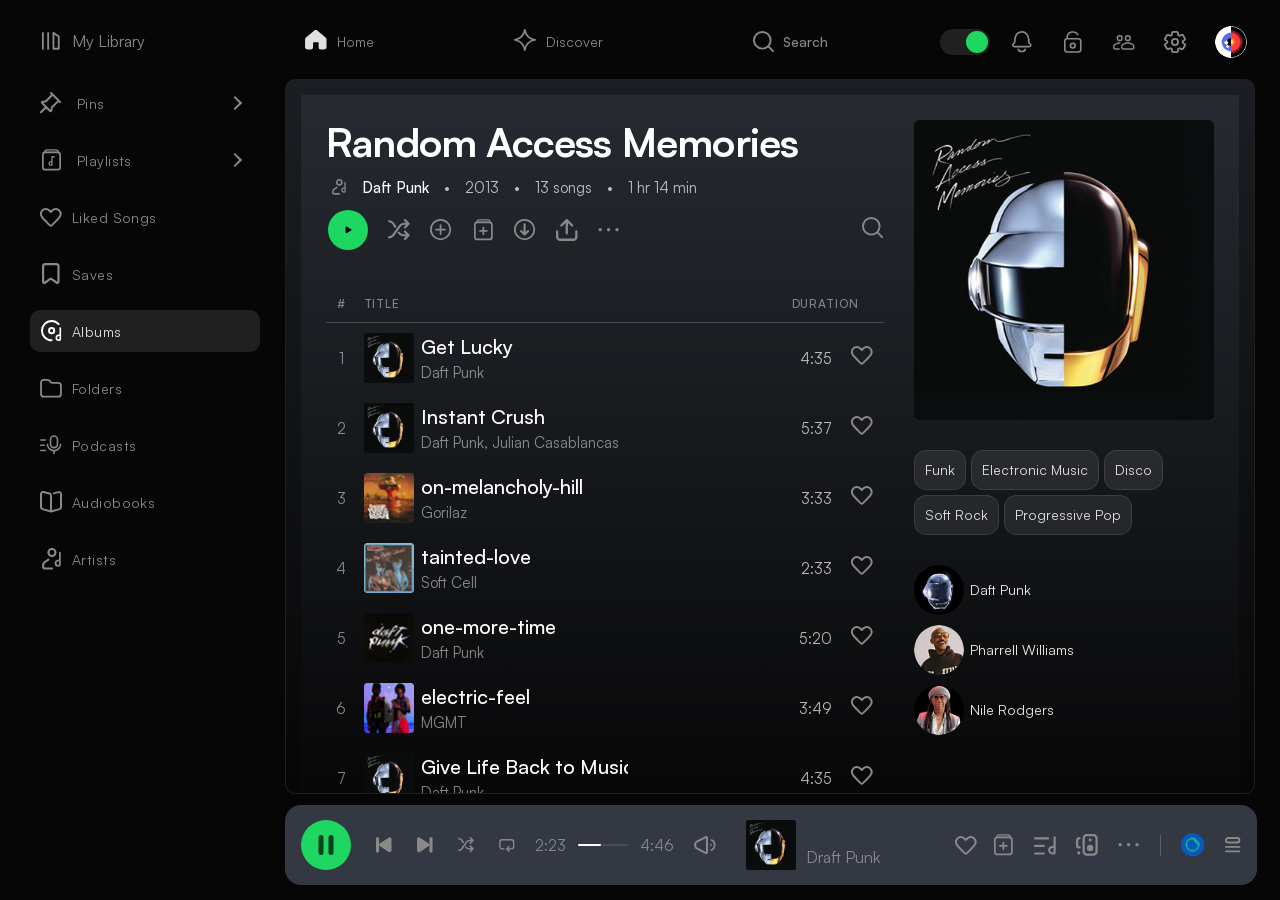
==== commit 498bf5bf: "Fix path in html files and icons" ====
--- a/pages/album.html
+++ b/pages/album.html
@@ -18,7 +18,7 @@
             <nav class="navigation">
               <ul class="top-nav-ul left-ul">
                 <li>
-                  <a href="/index.html">
+                  <a href="../index.html">
                     <div class="img-div">
                       <i class="icons icon-home"></i>
                     </div>
@@ -26,7 +26,7 @@
                   </a>
                 </li>
                 <li>
-                  <a href="/pages/discover.html">
+                  <a href="./discover.html">
                     <div class="img-div">
                       <i class="icons icon-discover"></i>
                     </div>
@@ -35,7 +35,7 @@
                   </a>
                 </li>
                 <li>
-                  <form action="/pages/search.html">
+                  <form action="./search.html">
                     <div class="img-div search-wrapper">
                       <label for="search">
                         <i class="icons icon-search"></i>
@@ -72,7 +72,7 @@
                   </a>
                 </li>
                 <li class="no-hover">
-                  <a href="/pages/profile.html">
+                  <a href="./profile.html">
                     <img src="../assets/img/icons/user.svg" alt="Profile" />
                   </a>
                 </li>
@@ -81,23 +81,23 @@
         </div>
         <!-- Mobile navigation -->
         <nav class="mobile-nav">
-          <a href="/">
+          <a href="./">
             <i class="icons icon-home-inactive icon-green"></i>
             Home
           </a>
-          <a href="/pages/discover.html">
+          <a href="./discover.html">
             <i class="icons icon-discover icon-green"></i>
             Discover
           </a>
-          <a href="/pages/search.html">
+          <a href="./search.html">
             <i class="icons icon-search icon-green"></i>
             Search
           </a>
-          <a href="/pages/library.html">
+          <a href="./library.html">
             <i class="icons icon-library icon-green"></i>
             Library
           </a>
-          <a href="/pages/profile.html">
+          <a href="./profile.html">
             <i class="icons icon-me icon-green"></i>
             Me
           </a>
@@ -105,7 +105,7 @@
     </header>
     <aside class="sidebar">
       <div class="sidebar-heading">
-        <a href="/pages/library.html"><i class="icons icon-library"></i> My Library</a>
+        <a href="./library.html"><i class="icons icon-library"></i> My Library</a>
       </div>
       <nav class="sidebar-menu">
         <ul>
@@ -116,9 +116,9 @@
                 Pins
               </summary>
               <ul class="nav__sub">
-                <li><a href="/pages/album.html">Albums</a></li>
-                <li><a href="/pages/artist.html">Artists</a></li>
-                <li><a href="/pages/playlist.html">Playlists</a></li>
+                <li><a href="./album.html">Albums</a></li>
+                <li><a href="./artist.html">Artists</a></li>
+                <li><a href="./playlist.html">Playlists</a></li>
               </ul>
             </details>
           </li>
@@ -129,14 +129,14 @@
                 Playlists
               </summary>
               <ul class="nav__sub">
-                <li><a href="/pages/album.html">Albums</a></li>
-                <li><a href="/pages/artist.html">Artists</a></li>
-                <li><a href="/pages/playlist.html">Playlists</a></li>
+                <li><a href="./album.html">Albums</a></li>
+                <li><a href="./artist.html">Artists</a></li>
+                <li><a href="./playlist.html">Playlists</a></li>
               </ul>
             </details>
           </li>
           <li>
-            <a href="/pages/song.html">
+            <a href="./song.html">
               <i class="icons icon-hearth"></i>
               <span>Liked Songs</span>
             </a>
@@ -148,7 +148,7 @@
             </a>
           </li>
           <li class="active">
-            <a href="/pages/album.html">
+            <a href="./album.html">
               <i class="icons icon-album"></i>
               <span>Albums</span>
             </a>
@@ -160,7 +160,7 @@
             </a>
           </li>
           <li>
-            <a href="/pages/podcast.html">
+            <a href="./podcast.html">
               <i class="icons icon-podcast"></i>
               <span>Podcasts</span>
             </a>
@@ -172,7 +172,7 @@
             </a>
           </li>
           <li>
-            <a href="/pages/artist.html">
+            <a href="./artist.html">
               <i class="icons icon-artists"></i>
               <span>Artists</span>
             </a>
@@ -185,7 +185,7 @@
             <form>
                 <div class="img-div search-wrapper">
                     <input id="search" type="search" placeholder="Search PlayList">
-                    <label for="search">
+                    <label for="search"> 
                         <i class="icons icon-search"></i>
                     </label>
                 </div>
--- a/assets/styles/style.css
+++ b/assets/styles/style.css
@@ -0,0 +1,7440 @@
+@charset "UTF-8";
+@font-face {
+  font-family: "Satoshi";
+  font-display: swap;
+  src: url("../fonts/Satoshi/Satoshi-Regular.ttf") format("truetype");
+  font-weight: 400;
+}
+@font-face {
+  font-family: "Satoshi";
+  font-display: swap;
+  src: url("../fonts/Satoshi/Satoshi-Medium.ttf") format("truetype");
+  font-weight: 500;
+}
+@font-face {
+  font-family: "Satoshi";
+  font-display: swap;
+  src: url("../fonts/Satoshi/Satoshi-Bold.ttf") format("truetype");
+  font-weight: 700;
+}
+/* Background colors:  */
+/* Fonts styles */
+/*  Borders and border properties */
+/* Border radius styles */
+/* Hover effect colors: */
+* {
+  padding: 0;
+  margin: 0;
+  box-sizing: border-box;
+}
+
+html,
+body {
+  font-size: 62.5%;
+  height: 100%;
+}
+
+body {
+  font-family: "Satoshi", sans-serif;
+  color: #898989;
+  font-size: 1.6rem;
+}
+
+ul,
+li {
+  list-style: none;
+}
+
+a {
+  text-decoration: none;
+  color: #898989;
+}
+
+@keyframes nowBounce {
+  0%, 100% {
+    height: 0.5rem;
+  }
+  50% {
+    height: 1.5rem;
+  }
+}
+.now {
+  position: relative;
+  width: 3rem;
+  height: 3rem;
+}
+
+.now::before,
+.now::after,
+.now span.now-bar {
+  content: "";
+  position: absolute;
+  bottom: 0.6rem;
+  left: 0.6rem;
+  width: 0.3rem;
+  background: #1ed760;
+  border-radius: 0.2rem;
+  animation: nowBounce 1s infinite ease-in-out;
+}
+
+.now::before {
+  height: 0.6rem;
+  animation-delay: 0s;
+}
+
+.now span.now-bar {
+  left: 1.1rem;
+  height: 1rem;
+  animation-delay: 0.2s;
+}
+
+.now::after {
+  left: 1.6rem;
+  height: 0.8rem;
+  animation-delay: 0.4s;
+}
+
+.close,
+.pin {
+  display: flex;
+  align-items: center;
+  justify-content: center;
+  position: absolute;
+  z-index: 99999999;
+  top: 1rem;
+  right: 1rem;
+  background-color: #111111;
+  padding: 1rem;
+  border-radius: 50%;
+}
+.close:hover img,
+.pin:hover img {
+  filter: brightness(0) invert(1);
+}
+
+.follow {
+  padding: 1rem 2rem;
+  background: rgba(137, 137, 137, 0.25);
+  border: 2px solid rgba(137, 137, 137, 0.25);
+  border-radius: 44px;
+  cursor: pointer;
+  color: #e0e0e0;
+}
+.follow:hover {
+  color: #ffffff;
+  border: 0.2rem solid #ffffff;
+}
+
+.card {
+  display: flex;
+  justify-content: center;
+  flex-direction: column;
+  gap: 0.8rem;
+  position: relative;
+  border-radius: 0.8rem;
+  flex-shrink: 0;
+  cursor: pointer;
+}
+.card figure {
+  position: relative;
+  max-height: 18.1rem;
+  height: 100%;
+  width: 100%;
+  margin-top: 12px;
+}
+.card .card-image {
+  width: 100%;
+  height: 100%;
+  object-fit: cover;
+  border-radius: 0.8rem;
+  position: relative;
+  z-index: 3;
+}
+.card h3 {
+  display: flex;
+  justify-content: space-between;
+  font-size: 1.4rem;
+  color: #898989;
+}
+.card p {
+  font-size: 1.2rem;
+  line-height: 1.6rem;
+  letter-spacing: 0.03em;
+}
+.card.stack .card-image {
+  border-top: 1px solid #202020;
+}
+.card.stack::before, .card.stack::after {
+  content: "";
+  position: absolute;
+  top: 0.15rem;
+  left: 0;
+  width: 100%;
+  height: 70%;
+  background-image: var(--img-stack);
+  background-size: cover;
+  background-position: center;
+  border-radius: 0.8rem;
+  z-index: 2;
+  filter: blur(0.05rem) brightness(0.6);
+  transform: scale(0.95);
+  border: 1px solid #202020;
+}
+.card.stack::after {
+  top: -0.8rem;
+  left: 0;
+  transform: scale(0.9);
+  z-index: 1;
+  border: 1px solid #202020;
+}
+.card:hover {
+  transform: scale(1.01);
+  transition: transform 0.3s;
+}
+
+.artists {
+  text-align: center;
+  color: #e0e0e0;
+  position: relative;
+}
+.artists .circle {
+  border-radius: 50%;
+}
+
+.albums {
+  position: relative;
+}
+.albums h3 {
+  display: flex;
+  justify-content: space-between;
+  font-size: 1.4rem;
+  color: #e0e0e0;
+  white-space: nowrap;
+}
+.albums h3 span {
+  color: #898989;
+}
+
+.audiobooks {
+  position: relative;
+}
+.audiobooks figure {
+  max-height: 22rem;
+}
+
+.podcasts {
+  position: relative;
+}
+.podcasts .podcasts-title {
+  border-left: 0.3rem solid #e0e0e0;
+  border-radius: 0.3rem;
+  padding: 0.5rem;
+  background-color: rgba(246, 125, 77, 0.05);
+}
+.podcasts .podcasts-title h3 {
+  color: #e0e0e0;
+  white-space: nowrap;
+  font-size: 1.6rem;
+  line-height: 2.1rem;
+  letter-spacing: 0.03em;
+}
+.podcasts .podcasts-title p {
+  line-height: 1.8rem;
+  letter-spacing: 0.03em;
+  font-size: 1.3rem;
+  color: #898989;
+}
+
+.episodes {
+  position: relative;
+}
+.episodes .episodes-title {
+  border-radius: 0.3rem;
+  background-color: rgba(133, 197, 133, 0.05);
+  padding: 0.5rem;
+}
+.episodes .episodes-title h3 {
+  display: flex;
+  align-items: center;
+  justify-content: space-around;
+  color: #e0e0e0;
+  white-space: nowrap;
+  font-size: 1.6rem;
+  line-height: 2.1rem;
+  letter-spacing: 0.03em;
+}
+.episodes .episodes-title p {
+  line-height: 1.8rem;
+  letter-spacing: 0.03em;
+  font-size: 1.3rem;
+  color: #898989;
+}
+
+.browse-card {
+  display: flex;
+  flex-direction: column;
+  gap: 1rem;
+  width: 17rem;
+  height: 10rem;
+  position: relative;
+  overflow: hidden;
+  padding: 1rem;
+  border-radius: 1rem;
+  color: #ffffff;
+}
+@media (min-width: 768px) {
+  .browse-card {
+    height: 17rem;
+  }
+}
+.browse-card .browse-name {
+  padding: 0.5rem;
+  z-index: 1;
+  font-size: 2rem;
+  line-height: 2.7rem;
+  letter-spacing: 0.03em;
+}
+.browse-card figure {
+  position: absolute;
+  width: 10.4rem;
+  height: 10.4rem;
+  transform: rotate(30deg);
+  left: 8rem;
+  top: 3rem;
+  border-radius: 0.5rem;
+}
+@media (min-width: 768px) {
+  .browse-card figure {
+    top: 8rem;
+  }
+}
+.browse-card figure img {
+  object-fit: cover;
+  width: 100%;
+  height: 100%;
+}
+
+.card-wide {
+  display: flex;
+  justify-content: center;
+  gap: 0.8rem;
+  position: relative;
+  border-radius: 0.8rem;
+  flex-shrink: 0;
+  cursor: pointer;
+}
+.card-wide figure {
+  max-height: 12rem;
+  max-width: 12rem;
+  height: 100%;
+  width: 100%;
+}
+.card-wide figure::before {
+  content: "";
+  position: absolute;
+  inset: 0;
+  background: #18191e;
+  border-radius: 0.8rem;
+  transform: translateY(-0.6rem);
+  left: 0.6rem;
+  z-index: 1;
+  width: 11rem;
+}
+.card-wide .card-image {
+  width: 100%;
+  height: 100%;
+  object-fit: cover;
+  border-radius: 0.8rem;
+  position: relative;
+  z-index: 3;
+}
+.card-wide h3 {
+  font-weight: 500;
+  font-size: 1.4rem;
+  line-height: 1.9rem;
+  letter-spacing: 0.03em;
+  color: #e0e0e0;
+}
+.card-wide:hover {
+  transform: scale(1.01);
+  transition: transform 0.3s;
+}
+
+.icons {
+  display: inline-block;
+  width: 2.2rem;
+  height: 2.2rem;
+  background-repeat: no-repeat;
+  background-position: center;
+  background-size: contain;
+  transition: filter 0.2s ease;
+}
+.icons:hover {
+  filter: brightness(0) invert(1);
+}
+.icons.icon-xxxs {
+  width: 0.7rem;
+  height: 0.7rem;
+}
+.icons.icon-sm {
+  width: 1.6rem;
+  height: 1.6rem;
+}
+.icons.icon-md {
+  width: 2.4rem;
+  height: 2.4rem;
+}
+.icons.icon-lg {
+  width: 3.2rem;
+  height: 3.2rem;
+}
+.icons.icon-xl {
+  width: 4rem;
+  height: 4rem;
+}
+.icons.icon-green:hover {
+  filter: brightness(0) saturate(100%) invert(56%) sepia(83%) saturate(600%) hue-rotate(95deg);
+  fill: #1ed760;
+}
+.icons.icon-green:active {
+  filter: brightness(0) saturate(100%) invert(56%) sepia(83%) saturate(600%) hue-rotate(95deg);
+  fill: #1ed760;
+}
+.icons.icon-white {
+  filter: brightness(0) invert(1);
+}
+.icons.icon-white:hover {
+  filter: brightness(1) invert(0);
+}
+
+/* Our style.css is in styles folder, we need one time ../ for use icons in images folders */
+.icon-play {
+  background-image: url("../img/icons/player/play.svg");
+}
+.icon-play:hover {
+  filter: brightness(1) invert(0);
+}
+
+.icon-play-black {
+  background-image: url("../img/icons/player/play-black.svg");
+}
+
+.icon-play-green {
+  background-image: url("../img/icons/play-icon-green.svg");
+}
+
+.icon-shuffle {
+  background-image: url("../img/icons/player/shuffle.svg");
+}
+
+.icon-pause {
+  background-image: url("../img/icons/player/pause.svg");
+}
+
+.icon-list {
+  background-image: url("../img/icons/player/list.svg");
+}
+
+.icon-search {
+  background-image: url("../img/icons/search.svg");
+}
+
+.icon-sort-list {
+  background-image: url("../img/icons/list.svg");
+}
+
+.icon-sort-grid {
+  background-image: url("../img/icons/grid.svg");
+}
+
+.icon-arrow-right {
+  background-image: url("../img/icons/arrows/arrow-right.svg");
+}
+
+.icon-arrow_down {
+  background-image: url("../img/icons/arrows/arrow_down.svg");
+}
+
+.icon-arrow_sort {
+  background-image: url("../img/icons/arrows/arrow_sort.svg");
+}
+
+.icon-arrow_up {
+  background-image: url("../img/icons/arrows/arrow_up.svg");
+}
+
+.icon-arrow-left {
+  background-image: url("../img/icons/arrows/arrow-left.svg");
+}
+
+.icon-arrow-left-big {
+  background-image: url("../img/icons/arrows/arrow-left-big.svg");
+}
+
+.icon-arrow-right-big {
+  background-image: url("../img/icons/arrows/arrow-right-big.svg");
+}
+
+.icon-devices {
+  background-image: url("../img/icons/player/devices.svg");
+}
+
+.icon-next {
+  background-image: url("../img/icons/player/next.svg");
+}
+
+.icon-order {
+  background-image: url("../img/icons/player/order.svg");
+}
+
+.icon-order-burger {
+  background-image: url("../img/icons/order.svg");
+}
+
+.icon-pause {
+  background-image: url("../img/icons/player/pause.svg");
+}
+
+.icon-player_blue_icon {
+  background-image: url("../img/icons/player/player_blue_icon.svg");
+  filter: none;
+}
+.icon-player_blue_icon:hover {
+  filter: none;
+}
+.icon-player_blue_icon {
+  cursor: pointer;
+}
+
+.icon-playing {
+  background-image: url("../img/icons/player/playing.svg");
+}
+
+.icon-prev {
+  background-image: url("../img/icons/player/prev.svg");
+}
+
+.icon-repeat {
+  background-image: url("../img/icons/player/repeat.svg");
+}
+
+.icon-shuffle {
+  background-image: url("../img/icons/player/shuffle.svg");
+}
+
+.icon-volume {
+  background-image: url("../img/icons/player/volume.svg");
+}
+
+.icon-add-rounded {
+  background-image: url("../img/icons/plus-rounded.svg");
+}
+
+.icon-add-playlist {
+  background-image: url("../img/icons/player/add_playlist.svg");
+}
+
+.icon-add-album {
+  background-image: url("../img/icons/add-to-playlist.svg");
+}
+
+.icon-add-friend {
+  background-image: url("../img/icons/add_friend.svg");
+}
+
+.icon-add-library {
+  background-image: url("../img/icons/add_library.svg");
+}
+
+.icon-library {
+  background-image: url("../img/icons/library.svg");
+}
+
+.icon-font-size {
+  background-image: url("../img/icons/font-size.svg");
+}
+
+.icon-language {
+  background-image: url("../img/icons/language.svg");
+}
+
+.icon-add-music {
+  background-image: url("../img/icons/add_music.svg");
+}
+
+.icon-add-big {
+  background-image: url("../img/icons/add-big.svg");
+}
+
+.icon-album {
+  background-image: url("../img/icons/albom.svg");
+}
+
+.icon-artist {
+  background-image: url("../img/icons/artist.svg");
+}
+
+.icon-artists {
+  background-image: url("../img/icons/artists.svg");
+}
+
+.icon-audiobook {
+  background-image: url("../img/icons/audiobook.svg");
+}
+
+.icon-big_star {
+  background-image: url("../img/icons/big_star.svg");
+}
+
+.icon-bookmark {
+  background-image: url("../img/icons/bookmark.svg");
+}
+
+.icon-burger {
+  background-image: url("../img/icons/burger.svg");
+}
+
+.icon-by_photo {
+  background-image: url("../img/icons/by_photo.svg");
+}
+
+.icon-camera {
+  background-image: url("../img/icons/camera.svg");
+}
+
+.icon-checked {
+  background-image: url("../img/icons/checked.svg");
+}
+
+.icon-close {
+  background-image: url("../img/icons/close.svg");
+}
+
+.icon-comments {
+  background-image: url("../img/icons/comments.svg");
+}
+
+.icon-comments_active {
+  background-image: url("../img/icons/comments_active.svg");
+}
+
+.icon-disabled {
+  background-image: url("../img/icons/disabled.svg");
+}
+
+.icon-discover {
+  background-image: url("../img/icons/discover.svg");
+}
+
+.icon-dislike {
+  background-image: url("../img/icons/dislike.svg");
+}
+
+.icon-dislike {
+  background-image: url("../img/icons/dislike.svg");
+}
+
+.icon-dislike {
+  background-image: url("../img/icons/dislike.svg");
+}
+
+.icon-edit {
+  background-image: url("../img/icons/edit.svg");
+}
+
+.icon-facebook {
+  background-image: url("../img/icons/facebook.svg");
+}
+
+.icon-fast {
+  background-image: url("../img/icons/fast.svg");
+}
+
+.icon-flash {
+  background-image: url("../img/icons/flash.svg");
+}
+
+.icon-folder {
+  background-image: url("../img/icons/folder.svg");
+}
+
+.icon-full_size {
+  background-image: url("../img/icons/full_size.svg");
+}
+
+.icon-green-heart {
+  background-image: url("../img/icons/green-heart.svg");
+}
+
+.icon-group {
+  background-image: url("../img/icons/group.svg");
+}
+
+.icon-hearth {
+  background-image: url("../img/icons/hearth.svg");
+}
+
+.icon-hearth-green {
+  background-image: url("../img/icons/hearth-green.svg");
+}
+
+.icon-hidden {
+  background-image: url("../img/icons/hidden.svg");
+}
+
+.icon-history {
+  background-image: url("../img/icons/listening-history.svg");
+}
+
+.icon-home {
+  background-image: url("../img/icons/home.svg");
+}
+
+.icon-home-inactive {
+  background-image: url("../img/icons/home-inactive.svg");
+}
+
+.icon-layout_change {
+  background-image: url("../img/icons/layout_change.svg");
+}
+
+.icon-like {
+  background-image: url("../img/icons/like.svg");
+}
+
+.icon-list_microphone {
+  background-image: url("../img/icons/list_microphone.svg");
+}
+
+.icon-list_microphone-small {
+  background-image: url("../img/icons/mic.svg");
+}
+
+.icon-lock {
+  background-image: url("../img/icons/lock.svg");
+}
+
+.icon-locked {
+  background-image: url("../img/icons/locked.svg");
+}
+
+.icon-me {
+  background-image: url("../img/icons/me.svg");
+}
+
+.icon-menu {
+  background-image: url("../img/icons/menu.svg");
+}
+
+.icon-microphone {
+  background-image: url("../img/icons/microphone.svg");
+}
+
+.icon-miniplayer {
+  background-image: url("../img/icons/miniplayer.svg");
+}
+
+.icon-notification {
+  background-image: url("../img/icons/notification.svg");
+}
+
+.icon-now-playing {
+  background-image: url("../img/icons/now-playing.svg");
+}
+
+.icon-pin {
+  background-image: url("../img/icons/pin.svg");
+}
+
+.icon-pin-green {
+  background-image: url("../img/icons/pin-green.svg");
+}
+
+.icon-play_bordered {
+  background-image: url("../img/icons/play_bordered.svg");
+}
+
+.icon-play-icon-green {
+  background-image: url("../img/icons/play-icon-green.svg");
+}
+
+.icon-playlist {
+  background-image: url("../img/icons/playlist.svg");
+}
+
+.icon-plus {
+  background-image: url("../img/icons/plus.svg");
+}
+.icon-plus:hover {
+  filter: brightness(1) invert(0);
+}
+
+.icon-podcast {
+  background-image: url("../img/icons/podcast.svg");
+}
+
+.icon-queue {
+  background-image: url("../img/icons/queue.svg");
+}
+
+.icon-radio {
+  background-image: url("../img/icons/radio.svg");
+}
+
+.icon-recording {
+  background-image: url("../img/icons/recording.svg");
+}
+
+.icon-remove_from_list {
+  background-image: url("../img/icons/remove_from_list.svg");
+}
+
+.icon-search {
+  background-image: url("../img/icons/search.svg");
+}
+
+.icon-search_full {
+  background-image: url("../img/icons/search_full.svg");
+}
+
+.icon-seek_next {
+  background-image: url("../img/icons/seek_next.svg");
+}
+
+.icon-settings {
+  background-image: url("../img/icons/settings.svg");
+}
+
+.icon-shutdown {
+  background-image: url("../img/icons/shutdown.svg");
+}
+
+.icon-slow {
+  background-image: url("../img/icons/slow.svg");
+}
+
+.icon-sort {
+  background-image: url("../img/icons/sort.svg");
+}
+
+.icon-spotify {
+  background-image: url("../img/icons/spotify_small.svg");
+  filter: brightness(0) saturate(100%) invert(56%) sepia(83%) saturate(600%) hue-rotate(95deg);
+  fill: #1ed760;
+}
+
+.icon-spotify_small {
+  background-image: url("../img/icons/spotify_small.svg");
+}
+
+.icon-star_small {
+  background-image: url("../img/icons/star_small.svg");
+}
+
+.icon-text_size {
+  background-image: url("../img/icons/text_size.svg");
+}
+
+.icon-time {
+  background-image: url("../img/icons/time.svg");
+}
+
+.icon-timer {
+  background-image: url("../img/icons/timer.svg");
+}
+
+.icon-translate {
+  background-image: url("../img/icons/translate.svg");
+}
+
+.icon-user {
+  background-image: url("../img/icons/user.svg");
+}
+
+.icon-users {
+  background-image: url("../img/icons/users.svg");
+}
+
+.icon-views {
+  background-image: url("../img/icons/views.svg");
+}
+
+.icon-download {
+  background-image: url("../img/icons/download.svg");
+}
+
+.icon-upload {
+  background-image: url("../img/icons/upload.svg");
+}
+
+.icon-dots {
+  background-image: url("../img/icons/dots.svg");
+}
+
+.icon-dots_6 {
+  background-image: url("../img/icons/dots_6.svg");
+}
+
+.header {
+  display: grid;
+  grid-template-rows: auto;
+  grid-template-columns: repeat(1, 1fr);
+}
+@media (min-width: 992px) {
+  .header {
+    grid-template-columns: repeat(2, 1fr);
+    grid-template-areas: "sidebar header";
+  }
+}
+.header {
+  width: 100%;
+  background-color: #060606;
+  z-index: 5;
+  grid-template-areas: "header";
+  display: flex;
+  align-items: center;
+  justify-content: center;
+  flex-direction: row;
+}
+
+@media (min-width: 992px) {
+  .header {
+    grid-template-columns: 1fr;
+  }
+}
+.header-wrapper {
+  width: 100%;
+  display: none;
+}
+@media (min-width: 1024px) {
+  .header-wrapper {
+    display: flex;
+    align-items: center;
+    justify-content: space-between;
+    flex-direction: row;
+  }
+  .header-wrapper .navigation .top-nav-ul {
+    display: flex;
+    align-items: center;
+    justify-content: flex-start;
+    flex-direction: row;
+    gap: 1rem;
+  }
+}
+@media (min-width: 1024px) and (min-width: 1280px) {
+  .header-wrapper .navigation .top-nav-ul {
+    display: flex;
+    align-items: center;
+    justify-content: flex-start;
+    flex-direction: row;
+    gap: 2rem;
+  }
+}
+@media (min-width: 1024px) {
+  .header-wrapper .navigation .img-div {
+    padding: 1rem;
+  }
+  .header-wrapper .navigation a {
+    padding: 0 2rem 0 1rem;
+    font-family: "Satoshi", sans-serif;
+    font-size: 1.4rem;
+    color: #898989;
+    display: flex;
+    align-items: center;
+    justify-content: flex-start;
+    flex-direction: row;
+  }
+}
+@media (min-width: 1024px) and (min-width: 1280px) {
+  .header-wrapper .navigation a {
+    padding: 0 10rem 0 1rem;
+  }
+}
+@media (min-width: 1024px) {
+  .header-wrapper .navigation form {
+    display: flex;
+    align-items: center;
+    justify-content: flex-start;
+    flex-direction: row;
+    gap: 2rem;
+    padding: 1rem;
+    font-family: "Satoshi", sans-serif;
+    font-size: 1.4rem;
+    color: #898989;
+  }
+  .header-wrapper .navigation form:hover {
+    background-color: #111111;
+    border-radius: 1rem;
+    transition: 0.3s ease;
+  }
+  .header-wrapper .navigation form:hover i {
+    filter: brightness(0) invert(1);
+    transition: 0.3s ease;
+  }
+  .header-wrapper .navigation form:hover:focus-within {
+    background: #111111;
+  }
+  .header-wrapper .navigation .search-wrapper {
+    position: relative;
+  }
+  .header-wrapper .navigation .search-wrapper label, .header-wrapper .navigation .search-wrapper i {
+    position: absolute;
+    left: 1rem;
+    top: 50%;
+    transform: translateY(-50%);
+    cursor: pointer;
+  }
+  .header-wrapper .navigation input {
+    width: 100%;
+    border: none;
+    outline: none;
+    background: transparent;
+    padding: 0 1rem 0 4rem;
+    border-radius: 1rem;
+    font-family: "Satoshi", sans-serif, sans-serif;
+    font-size: 1.4rem;
+    font-weight: 500;
+    color: #898989;
+  }
+  .header-wrapper .navigation input::placeholder {
+    font-family: "Satoshi", sans-serif, sans-serif;
+    font-size: 14px;
+    font-weight: 500;
+    color: #898989;
+  }
+  .header-wrapper .navigation input::-webkit-search-cancel-button {
+    -webkit-appearance: none;
+    width: 1rem;
+    height: 1rem;
+    cursor: pointer;
+    background: linear-gradient(45deg, transparent 45%, #898989 45%, #898989 55%, transparent 55%), linear-gradient(-45deg, transparent 45%, #898989 45%, #898989 55%, transparent 55%);
+    background-size: 100% 100%;
+  }
+}
+.header-wrapper .side-nav ul {
+  display: flex;
+  align-items: center;
+  justify-content: center;
+  flex-direction: row;
+  gap: 1.3rem;
+}
+.header-wrapper .side-nav ul a {
+  display: flex;
+  align-items: center;
+  justify-content: center;
+  flex-direction: row;
+  padding: 0.8rem;
+}
+.header-wrapper .navigation a:hover {
+  background-color: #111111;
+  border-radius: 1rem;
+  transition: 0.3s ease;
+}
+.header-wrapper .navigation a:hover i {
+  filter: brightness(0) invert(1);
+  transition: 0.3s ease;
+}
+.header-wrapper .navigation a:hover span {
+  color: #e0e0e0;
+  transition: 0.3s ease;
+}
+.header-wrapper .navigation a.active {
+  background-color: #111111;
+  border-radius: 1rem;
+  transition: 0.3s ease;
+}
+.header-wrapper .navigation a.active i {
+  filter: brightness(0) invert(1);
+  transition: 0.3s ease;
+}
+.header-wrapper .navigation a.active span {
+  color: #e0e0e0;
+  transition: 0.3s ease;
+}
+.header-wrapper .side-nav li:not(:last-child) a:hover i {
+  filter: brightness(0) invert(1);
+  transition: 0.3s ease;
+}
+
+.mobile-nav {
+  position: fixed;
+  left: 0;
+  right: 0;
+  bottom: 0;
+  padding: 1.6rem;
+  background: linear-gradient(to right, rgba(17, 17, 17, 0.85) 0%, rgb(17, 17, 17) 43%);
+  display: flex;
+  align-items: center;
+  justify-content: space-around;
+  flex-direction: row;
+  gap: 2.1rem;
+}
+.mobile-nav a {
+  display: flex;
+  align-items: center;
+  justify-content: center;
+  flex-direction: column;
+  gap: 0.8rem;
+}
+.mobile-nav a:hover {
+  color: #1ed760;
+}
+.mobile-nav a.active {
+  font-weight: bold;
+  color: #1ed760;
+}
+.mobile-nav a.active i {
+  filter: brightness(0) saturate(100%) invert(56%) sepia(83%) saturate(600%) hue-rotate(95deg);
+}
+.mobile-nav label {
+  display: flex;
+  align-items: center;
+  justify-content: center;
+  flex-direction: column;
+  gap: 1rem;
+  font-family: "Satoshi", sans-serif;
+  font-size: 1.4rem;
+  color: #898989;
+}
+.mobile-nav label:hover {
+  color: #e0e0e0;
+  transition: 0.3s ease;
+}
+.mobile-nav label:hover i {
+  filter: brightness(0) invert(1);
+}
+.mobile-nav input[type=radio]:checked + label {
+  color: #1ed760;
+}
+.mobile-nav input[type=radio]:checked + label i {
+  filter: brightness(0) saturate(100%) invert(56%) sepia(83%) saturate(600%) hue-rotate(95deg);
+  fill: #1ed760;
+}
+.mobile-nav input {
+  display: none;
+}
+@media (min-width: 1024px) {
+  .mobile-nav {
+    display: none;
+  }
+}
+.mobile-nav .img-div {
+  padding: 1rem;
+  display: flex;
+  align-items: center;
+  justify-content: flex-start;
+  flex-direction: row;
+}
+
+.sidebar {
+  display: none;
+}
+@media (min-width: 1024px) {
+  .sidebar {
+    display: flex;
+    flex-direction: column;
+    gap: 2rem;
+    grid-area: sidebar;
+    background: #060606;
+    padding: 0.5rem 1.5rem;
+    border-radius: 1rem;
+  }
+}
+.sidebar a {
+  display: flex;
+  align-items: center;
+  justify-content: center;
+  flex-direction: row;
+  gap: 1rem;
+}
+.sidebar a:hover {
+  color: #e0e0e0;
+}
+.sidebar .sidebar-heading {
+  display: flex;
+  align-items: center;
+  flex-direction: row;
+  gap: 1rem;
+  padding: 1rem;
+  cursor: pointer;
+}
+.sidebar .sidebar-menu {
+  display: flex;
+  flex-direction: column;
+}
+.sidebar .sidebar-menu ul {
+  display: flex;
+  flex-direction: column;
+  gap: 1.5rem;
+}
+.sidebar .sidebar-menu li {
+  display: flex;
+  align-items: center;
+  gap: 1.5rem;
+  font-size: 1.4rem;
+  line-height: 1.9rem;
+  letter-spacing: 0.03em;
+  position: relative;
+  cursor: pointer;
+  padding: 1rem;
+}
+.sidebar .sidebar-menu li:hover {
+  background-color: #202020;
+  border-radius: 1rem;
+  color: #e0e0e0;
+}
+.sidebar .sidebar-menu li.active {
+  background-color: #202020;
+  border-radius: 1rem;
+  color: #e0e0e0;
+}
+.sidebar .sidebar-menu li.active span {
+  color: #e0e0e0;
+}
+.sidebar .sidebar-menu li.active i {
+  filter: brightness(0) invert(1);
+}
+.sidebar .sidebar-menu .nav__dropdown {
+  width: 100%;
+}
+.sidebar .sidebar-menu .nav__dropdown summary {
+  display: flex;
+  align-items: center;
+  gap: 1.5rem;
+  list-style: none;
+  cursor: pointer;
+  position: relative;
+}
+.sidebar .sidebar-menu .nav__dropdown summary::-webkit-details-marker {
+  display: none;
+}
+.sidebar .sidebar-menu .nav__dropdown summary::after {
+  content: "";
+  position: absolute;
+  top: 50%;
+  right: 1rem;
+  transform: translateY(-50%) rotate(-45deg);
+  width: 8px;
+  height: 8px;
+  border-right: 2px solid currentColor;
+  border-bottom: 2px solid currentColor;
+  transition: transform 0.3s ease;
+}
+.sidebar .sidebar-menu .nav__dropdown[open] summary::after {
+  transform: translateY(-50%) rotate(45deg);
+}
+.sidebar .sidebar-menu .nav__sub {
+  margin-top: 0.5rem;
+  padding: 0.5rem 0;
+  list-style: none;
+  border-radius: 8px;
+  opacity: 0;
+  transform: translateY(-10px);
+  transition: 0.3s ease;
+  pointer-events: none;
+  display: flex;
+  gap: 0rem;
+}
+.sidebar .sidebar-menu .nav__dropdown[open] .nav__sub {
+  opacity: 1;
+  transform: translateY(0);
+  pointer-events: auto;
+}
+.sidebar .icon {
+  width: 2.2rem;
+}
+.sidebar .icon:hover {
+  color: #e0e0e0;
+}
+.sidebar:hover {
+  background-color: #111111;
+  color: rgba(137, 137, 137, 0.79);
+}
+
+@media (min-width: 1024px) {
+  .app:has(.activity.open) {
+    grid-template-columns: 26rem 1fr minmax(30rem, 34.8rem);
+    grid-template-areas: "sidebar header header" "sidebar main aside" "sidebar player player";
+  }
+}
+.app:has(.activity.open) .header {
+  grid-column: span 2;
+  padding-right: 1rem;
+}
+
+.app.light-mode {
+  background-color: #f0f0f0;
+  color: #1a1a1a;
+}
+.app.light-mode a {
+  color: #1a1a1a;
+}
+.app.light-mode .sidebar,
+.app.light-mode .header {
+  background-color: #f0f0f0;
+}
+.app.light-mode .player {
+  background-color: #aab3c6;
+}
+.app.light-mode .theme-toggle {
+  background-color: #e4e4e4;
+}
+.app.light-mode .main,
+.app.light-mode .artist-item {
+  border-color: #e4e4e4;
+}
+.app.light-mode .section-title h2,
+.app.light-mode .card h3,
+.app.light-mode .activity h4,
+.app.light-mode .artists,
+.app.light-mode .artist-item .details-heading h2,
+.app.light-mode .description-wrapper .description-container .description h2,
+.app.light-mode .artist .about-description,
+.app.light-mode .artist .about-statistics .statistics-head,
+.app.light-mode .artist .about-statistics .statistics-text,
+.app.light-mode .artist .songs-history .song-author .song-name,
+.app.light-mode .artist .artist-heading .album-description,
+.app.light-mode .player .advanced-player .advanced-player-music-time-line p,
+.app.light-mode .player .player-wrapper .music-title-author-wrapper .scrolling-text,
+.app.light-mode .profile-page-content-wrapper .profile-content.profile-details .details summary {
+  color: #1a1a1a;
+}
+.app.light-mode .recent-wrapper .content-wrapper .section-content .artists .close i {
+  filter: none;
+}
+.app.light-mode .library-wrapper .content-wrapper .tab .tab-content .content-wrapper .section-content .card .pin i {
+  filter: none;
+}
+.app.light-mode .library-page .filters-wrapper .filters-nav i {
+  filter: brightness(0) saturate(100%) invert(42%) sepia(0%) saturate(0%) hue-rotate(0deg) brightness(43%) contrast(100%);
+}
+.app.light-mode .library-page .filters-wrapper .filters-nav i.icon-white {
+  filter: brightness(0) saturate(100%) invert(42%) sepia(0%) saturate(0%) hue-rotate(0deg) brightness(43%) contrast(100%);
+}
+.app.light-mode .card p,
+.app.light-mode .player .player-wrapper .music-title-author-wrapper .scrolling-text-band {
+  color: #6e6e6e;
+}
+.app.light-mode .filters-wrapper .filters-nav ul li,
+.app.light-mode .sidebar .sidebar-menu li:hover,
+.app.light-mode .sidebar .sidebar-menu li.active,
+.app.light-mode .header-wrapper .navigation a:hover,
+.app.light-mode .header-wrapper .navigation a.active,
+.app.light-mode .header-wrapper .navigation form:hover {
+  background-color: #e4e4e4;
+  color: #1a1a1a;
+}
+.app.light-mode .header-wrapper .navigation a span {
+  color: #1a1a1a;
+}
+.app.light-mode .sidebar .sidebar-menu li.active span {
+  color: #1a1a1a;
+}
+.app.light-mode .sidebar .sidebar-menu li.active i {
+  filter: brightness(1) invert(0);
+}
+.app.light-mode .description-wrapper .description-container .description p span {
+  color: #1a1a1a;
+}
+.app.light-mode .description-wrapper .description-container .description .genres li {
+  color: #1a1a1a;
+  border-color: #6e6e6e;
+}
+.app.light-mode .description-wrapper .description-container .description .buttons .icon-btn {
+  color: #1a1a1a;
+}
+.app.light-mode .tabs-section .tab .tab-title {
+  color: #1a1a1a;
+}
+.app.light-mode .filters-nav .radio-nav-desk {
+  background-color: #f0f0f0;
+}
+.app.light-mode .filters-nav .radio-nav-desk ul li a {
+  color: #1a1a1a;
+}
+.app.light-mode .music-wrapper .descriptions-wrapper .genres-wrapper span,
+.app.light-mode .music-wrapper .descriptions-wrapper .description .song-info .info {
+  color: #b3b3b3;
+}
+.app.light-mode .music-wrapper .descriptions-wrapper .genres-wrapper span:hover,
+.app.light-mode .music-wrapper .descriptions-wrapper .description .song-info .info:hover {
+  color: #e4e4e4;
+}
+.app.light-mode .music-wrapper .musicians-wrapper .musician .muscician-info span {
+  color: #b3b3b3;
+}
+.app.light-mode .details-wrapper .slider label {
+  color: #b3b3b3;
+}
+.app.light-mode .profile-page-content-wrapper .profile-content.friends, .app.light-mode .profile-page-content-wrapper .profile-content.profile-details .details[open] ul {
+  background: linear-gradient(to bottom, #8a354a, #2c191d, #111111);
+}
+.app.light-mode .mobile-nav {
+  background: linear-gradient(180deg, rgba(240, 240, 240, 0.85) 0%, #f0f0f0 42.62%);
+}
+.app.light-mode {
+  /* icons */
+}
+.app.light-mode i {
+  filter: brightness(0) saturate(100%) invert(42%) sepia(0%) saturate(0%) hue-rotate(0deg) brightness(43%) contrast(100%);
+}
+.app.light-mode i:hover {
+  filter: brightness(0) saturate(100%) invert(58%) sepia(0%) saturate(0%) hue-rotate(0deg) brightness(58%) contrast(100%);
+}
+.app.light-mode .icon-play-icon-green,
+.app.light-mode .icon-player_blue_icon,
+.app.light-mode .main-podcast i {
+  filter: none;
+}
+.app.light-mode .icon-play-icon-green:hover,
+.app.light-mode .icon-player_blue_icon:hover,
+.app.light-mode .main-podcast i:hover {
+  filter: none;
+}
+.app.light-mode .icon-green-heart:hover {
+  filter: brightness(0) saturate(100%) invert(56%) sepia(83%) saturate(600%) hue-rotate(95deg);
+}
+.app.light-mode .header-wrapper .navigation a:hover i,
+.app.light-mode .header-wrapper .navigation a.active i,
+.app.light-mode .header-wrapper .navigation form:hover i,
+.app.light-mode .header-wrapper .side-nav li:not(:last-child) a:hover i {
+  filter: brightness(0) saturate(100%) invert(58%) sepia(0%) saturate(0%) hue-rotate(0deg) brightness(58%) contrast(100%);
+}
+.app.light-mode .episodes-wrapper .podcast-filter .filters .filter a {
+  color: #b3b3b3;
+}
+.app.light-mode .episodes-wrapper .podcast-filter .filters .filter a:hover {
+  color: #e4e4e4;
+}
+.app.light-mode #home:checked ~ .artist-navigation label[for=home],
+.app.light-mode #about:checked ~ .artist-navigation label[for=about],
+.app.light-mode #albums:checked ~ .artist-navigation label[for=albums],
+.app.light-mode .artist-navigation ul li:hover,
+.app.light-mode .artist-navigation ul li:active {
+  color: #1a1a1a;
+}
+.app.light-mode .activity .activity-details .activity-summary .artist-information .album {
+  color: #1a1a1a;
+}
+.app.light-mode .profile-page-content-wrapper .profile-content.my-profile article .profile-info p {
+  color: #6e6e6e;
+}
+.app.light-mode .main-discover .main-inner .mobile-wrapper .content-wrapper .bottom-container .genre span {
+  color: #b3b3b3;
+}
+.app.light-mode .main-discover .main-inner .mobile-wrapper .content-wrapper .right-fixed {
+  color: #b3b3b3;
+}
+.app.light-mode .main-discover .main-inner .mobile-wrapper .content-wrapper .right-fixed i {
+  filter: none;
+}
+
+.app {
+  height: 100dvh;
+  display: grid;
+  grid-template-rows: auto 1fr;
+  grid-template-columns: 1fr;
+  background-color: #060606;
+  overflow: hidden;
+}
+@media (min-width: 1024px) {
+  .app {
+    grid-template-columns: 26rem 1fr;
+    grid-template-rows: 5.4rem 1fr 8.1rem;
+    padding: 1.5rem;
+    column-gap: 0rem;
+    row-gap: 1rem;
+    grid-template-areas: "sidebar header header" "sidebar main aside" "sidebar player player";
+  }
+}
+@media (min-width: 1280px) {
+  .app {
+    column-gap: 1rem;
+  }
+}
+
+.main {
+  overflow-y: auto;
+  padding: 1.5rem;
+  padding-bottom: 17rem;
+}
+@media (min-width: 1024px) {
+  .main {
+    grid-area: main;
+    padding-bottom: 2.4rem;
+    border: 1px solid #202020;
+    border-radius: 1rem;
+  }
+}
+.main .section-wrapper {
+  display: flex;
+  flex-direction: column;
+  gap: 2.8rem;
+}
+.main .library-wrapper {
+  display: flex;
+  flex-direction: column;
+  gap: 0.8rem;
+}
+.main .recent-wrapper {
+  display: none;
+}
+@media (min-width: 768px) {
+  .main .recent-wrapper {
+    display: flex;
+    flex-direction: column;
+    gap: 2.8rem;
+  }
+}
+.main::-webkit-scrollbar {
+  width: 0;
+}
+.main::-webkit-scrollbar-track {
+  background: transparent;
+}
+.main::-webkit-scrollbar-thumb {
+  background-color: rgba(255, 255, 255, 0.3);
+  border-radius: 3px;
+}
+
+.main-inner {
+  display: flex;
+  flex-direction: column;
+  gap: 3rem;
+  width: 100%;
+}
+@media (min-width: 768px) {
+  .main-inner {
+    padding: 2.4rem;
+  }
+}
+
+.content-wrapper {
+  display: flex;
+  flex-direction: column;
+  gap: 2rem;
+}
+
+.section-content {
+  display: grid;
+  grid-auto-flow: column;
+  grid-auto-columns: 17.1rem;
+  gap: 1.1rem;
+  height: max-content;
+  padding-bottom: 4rem;
+  overflow-x: auto;
+  overflow-y: hidden;
+  scroll-behavior: smooth;
+  scroll-snap-type: x mandatory;
+}
+.section-content::-webkit-scrollbar {
+  height: 6px;
+}
+.section-content::-webkit-scrollbar-track {
+  background: transparent;
+}
+.section-content::-webkit-scrollbar-thumb {
+  background-color: rgba(255, 255, 255, 0.3);
+  border-radius: 3px;
+}
+
+.filters-wrapper {
+  display: flex;
+  align-items: center;
+  justify-content: space-between;
+}
+.filters-wrapper a i:hover {
+  filter: brightness(0) invert(1);
+  transition: 0.3s ease;
+  cursor: pointer;
+}
+.filters-wrapper .filters-nav ul {
+  display: flex;
+  align-items: center;
+  flex-direction: row;
+  gap: 1rem;
+}
+.filters-wrapper .filters-nav ul li {
+  padding: 0.8rem 1rem;
+  background-color: #111111;
+  border-radius: 0.8rem;
+  color: #e0e0e0;
+}
+.filters-wrapper .filters-nav ul li:hover {
+  background-color: #202020;
+  color: #e0e0e0;
+  cursor: pointer;
+}
+.filters-wrapper .filters-nav ul .active {
+  background-color: #e0e0e0;
+  color: #111111;
+  font-weight: 600;
+  font-size: 1.4rem;
+}
+
+.activity {
+  display: none;
+}
+.activity .activity-content {
+  display: flex;
+  align-items: flex-start;
+  flex-direction: column;
+  gap: 2.4rem;
+}
+.activity {
+  border: 1px solid #202020;
+  border-radius: 1rem;
+  grid-area: aside;
+  display: none;
+}
+@media (min-width: 1024px) {
+  .activity {
+    display: none;
+    min-width: 30rem;
+    max-width: 34.8rem;
+    width: 100%;
+  }
+}
+.activity h4 {
+  color: #e0e0e0;
+}
+.activity .activity-details {
+  display: flex;
+  align-items: center;
+  justify-content: space-between;
+  gap: 1rem;
+}
+.activity .activity-details .activity-summary {
+  display: flex;
+  flex-direction: column;
+}
+.activity .activity-details .activity-summary .title {
+  font-size: 1.2rem;
+  line-height: 1.6rem;
+  letter-spacing: 0.03em;
+}
+.activity .activity-details .activity-summary .description {
+  display: flex;
+  align-items: center;
+  justify-content: space-between;
+}
+.activity .activity-details .activity-summary .description .activity-time {
+  display: flex;
+  align-items: center;
+  width: 3rem;
+  height: 3rem;
+}
+.activity .activity-details .activity-summary .artist-information {
+  font-size: 1.4rem;
+  line-height: 1.9rem;
+  letter-spacing: 0.03em;
+}
+.activity .activity-details .activity-summary .artist-information .album {
+  color: #e0e0e0;
+}
+.activity .activity-details .activity-summary .artist-information .artist::before {
+  content: "• ";
+}
+.activity.open {
+  display: flex;
+}
+
+.hide-mob {
+  display: none;
+}
+@media (min-width: 1024px) {
+  .hide-mob {
+    display: flex;
+  }
+}
+
+.theme-toggle {
+  position: relative;
+  width: 5rem;
+  height: 2.6rem;
+  background-color: #202020;
+  border-radius: 5rem;
+  cursor: pointer;
+  transition: background-color 0.3s;
+}
+.theme-toggle::after {
+  content: "";
+  position: absolute;
+  top: 0.2rem;
+  left: 0.2rem;
+  width: 2.2rem;
+  height: 2.2rem;
+  background-color: #1ed760;
+  border-radius: 50%;
+  transition: left 0.3s;
+}
+.theme-toggle.dark::after {
+  left: 2.6rem;
+}
+
+.player {
+  display: flex;
+  align-items: center;
+  justify-content: space-between;
+  flex-direction: row;
+  padding: 0 1.6rem;
+  position: fixed;
+  left: 1.6rem;
+  right: 2.4rem;
+  bottom: 8.3rem;
+  height: 6.4rem;
+  border-radius: 1.6rem;
+  background: #333842;
+  z-index: 10;
+}
+@media (min-width: 768px) {
+  .player {
+    display: flex;
+    align-items: center;
+    justify-content: space-between;
+    flex-direction: row;
+    gap: 1.5rem;
+    max-width: 90%;
+    left: 5%;
+  }
+  .player .advanced-player {
+    order: 1;
+  }
+  .player .player-wrapper {
+    order: 2;
+  }
+  .player .advanced-player-icons {
+    order: 3;
+  }
+}
+@media (min-width: 768px) and (min-width: 1024px) {
+  .player {
+    left: 28rem;
+    right: 0.2rem;
+    height: 8rem;
+    bottom: 1.5rem;
+    max-width: none;
+    gap: 2rem;
+  }
+}
+@media (min-width: 1024px) {
+  .player {
+    left: 28.5rem;
+    right: 0.2rem;
+    bottom: 1rem;
+    max-width: none;
+  }
+  .player .advanced-player {
+    order: 1;
+  }
+  .player .player-wrapper {
+    order: 2;
+  }
+  .player .advanced-player-icons {
+    order: 3;
+  }
+}
+@media (min-width: 1280px) {
+  .player {
+    bottom: 1.5rem;
+    height: 8rem;
+    right: 2.3rem;
+  }
+  .player .player-wrapper {
+    order: 2;
+    flex: 1;
+  }
+  .player .advanced-player {
+    order: 1;
+    flex: 0 0 auto;
+  }
+  .player .advanced-player-icons {
+    order: 3;
+    flex: 0 0 auto;
+  }
+}
+.player .player-wrapper {
+  display: flex;
+  align-items: center;
+  justify-content: flex-start;
+  flex-direction: row;
+  gap: 1rem;
+  flex: 1;
+}
+.player .player-wrapper img {
+  width: 5rem;
+  height: 5rem;
+  border-radius: 0.2rem;
+}
+@media (min-width: 1280px) {
+  .player .player-wrapper img {
+    width: 5rem;
+    height: 5rem;
+  }
+}
+.player .player-wrapper .music-title-author-wrapper {
+  display: flex;
+  align-items: flex-start;
+  justify-content: flex-start;
+  flex-direction: column;
+  gap: 0.2rem;
+  max-width: 12rem;
+  overflow: hidden;
+  white-space: nowrap;
+}
+.player .player-wrapper .music-title-author-wrapper .scrolling-text {
+  font-family: "Satoshi", sans-serif;
+  font-weight: 400;
+  display: inline-block;
+  padding-left: 100%;
+  animation: marquee 8s linear infinite;
+  text-decoration: none;
+  color: #ffffff;
+}
+.player .player-wrapper .music-title-author-wrapper .scrolling-text-band {
+  font-family: "Satoshi", sans-serif;
+  font-weight: 400;
+  display: inline-block;
+  padding-left: 0;
+  text-decoration: none;
+  color: #898989;
+}
+@keyframes marquee {
+  0% {
+    transform: translateX(0);
+  }
+  100% {
+    transform: translateX(-100%);
+  }
+}
+@media (min-width: 768px) {
+  .player .player-wrapper {
+    display: flex;
+    justify-content: flex-start;
+    flex: 1;
+  }
+}
+@media (min-width: 1280px) {
+  .player .player-wrapper {
+    padding-left: 1rem;
+  }
+}
+.player .advanced-player {
+  display: none;
+}
+@media (min-width: 768px) {
+  .player .advanced-player {
+    display: flex;
+    flex: 2;
+    display: flex;
+    align-items: center;
+    justify-content: space-between;
+    flex-direction: row;
+    gap: 2rem;
+  }
+  .player .advanced-player .advanced-player-wrapper {
+    display: flex;
+    align-items: center;
+    justify-content: center;
+    flex-direction: row;
+    gap: 1.6rem;
+    flex: 0 0 auto;
+  }
+  .player .advanced-player .advanced-player-wrapper img {
+    width: 1.5rem;
+    height: 1.5rem;
+    cursor: pointer;
+    opacity: 0.7;
+    transition: opacity 0.2s;
+    align-items: center;
+  }
+  .player .advanced-player .advanced-player-wrapper img:hover {
+    opacity: 1;
+    filter: brightness(100) saturate(50%);
+  }
+}
+@media (min-width: 768px) and (min-width: 1280px) {
+  .player .advanced-player .advanced-player-wrapper img {
+    width: 2rem;
+    height: 2rem;
+  }
+}
+@media (min-width: 768px) {
+  .player .advanced-player .advanced-player-wrapper .stop-button-wrapper {
+    width: 5rem;
+    height: 5rem;
+    border-radius: 50%;
+    background-color: #1ed760;
+    display: flex;
+    align-items: center;
+    justify-content: center;
+    flex-direction: row;
+    cursor: pointer;
+    transition: transform 0.2s ease;
+  }
+  .player .advanced-player .advanced-player-wrapper .stop-button-wrapper:hover {
+    transform: scale(1.08);
+  }
+  .player .advanced-player .advanced-player-wrapper .stop-button-wrapper img {
+    width: 2rem;
+    height: 2rem;
+    filter: brightness(0);
+  }
+}
+@media (min-width: 768px) and (min-width: 1280px) {
+  .player .advanced-player .advanced-player-wrapper {
+    gap: 2.5rem;
+  }
+  .player .advanced-player .advanced-player-wrapper .wrapper-icons {
+    display: flex;
+    align-items: center;
+    gap: 0.8rem;
+  }
+  .player .advanced-player .advanced-player-wrapper .wrapper-icons img {
+    width: 2rem;
+    height: 2rem;
+    cursor: pointer;
+    opacity: 0.7;
+    transition: opacity 0.2s ease;
+  }
+  .player .advanced-player .advanced-player-wrapper .wrapper-icons img:hover {
+    opacity: 1;
+  }
+}
+@media (min-width: 768px) {
+  .player .advanced-player .prev-next-music-player-wrapper {
+    display: flex;
+    align-items: center;
+    justify-content: space-around;
+    flex-direction: row;
+    gap: 2.5rem;
+  }
+}
+@media (min-width: 768px) and (min-width: 1280px) {
+  .player .advanced-player .prev-next-music-player-wrapper {
+    gap: 5rem;
+  }
+}
+@media (min-width: 768px) {
+  .player .advanced-player .advanced-player-music-time-line {
+    display: flex;
+    align-items: center;
+    justify-content: center;
+    flex-direction: row;
+    gap: 1.2rem;
+    flex: 1;
+    min-width: 0;
+  }
+  .player .advanced-player .advanced-player-music-time-line p {
+    font-family: "Satoshi", sans-serif;
+    font-size: 1.5rem;
+    color: #898989;
+    flex-shrink: 0;
+  }
+  .player .advanced-player .advanced-player-music-time-line .advanced-music-progress-bar {
+    position: relative;
+    height: 0.25rem;
+    flex: 1;
+    min-width: 5rem;
+    background-color: rgba(255, 255, 255, 0.1);
+    border-radius: 0.125rem;
+    cursor: pointer;
+  }
+  .player .advanced-player .advanced-player-music-time-line .advanced-music-progress-bar::after {
+    content: "";
+    position: absolute;
+    top: 0;
+    left: 0;
+    height: 100%;
+    width: 45%;
+    background-color: white;
+    border-radius: 0.125rem;
+  }
+}
+.player .volume-icon {
+  width: 2rem;
+  height: 2rem;
+  cursor: pointer;
+  opacity: 0.7;
+  transition: opacity 0.2s, filter 0.2s;
+}
+.player .volume-icon:hover {
+  opacity: 1;
+  filter: brightness(100) saturate(50%);
+}
+.player .advanced-player-icons {
+  display: none;
+}
+@media (min-width: 1280px) {
+  .player .advanced-player-icons {
+    display: flex;
+    align-items: center;
+    gap: 2rem;
+    flex-shrink: 0;
+    flex: 1;
+    justify-content: flex-end;
+  }
+  .player .advanced-player-icons a {
+    display: flex;
+    text-decoration: none;
+  }
+  .player .advanced-player-icons img {
+    width: 2rem;
+    height: 2rem;
+    cursor: pointer;
+    opacity: 0.7;
+    transition: opacity 0.2s ease;
+  }
+  .player .advanced-player-icons img:hover {
+    opacity: 1;
+    filter: brightness(100) saturate(50%);
+  }
+  .player .advanced-player-icons img:nth-child(6) {
+    filter: none;
+  }
+  .player .advanced-player-icons .wrapper-icons {
+    display: flex;
+    align-items: center;
+    gap: 1.5rem;
+  }
+  .player .advanced-player-icons hr {
+    width: 0.0625rem;
+    height: 2.1rem;
+    border: none;
+    background-color: rgba(255, 255, 255, 0.2);
+  }
+}
+.player .player-icons {
+  display: flex;
+  align-items: center;
+  justify-content: center;
+  flex-direction: row;
+  gap: 1.5rem;
+}
+.player .player-icons img {
+  width: 2rem;
+  height: 2rem;
+  cursor: pointer;
+}
+.player .player-icons img:hover {
+  opacity: 1;
+  filter: brightness(100) saturate(50%);
+}
+@media (min-width: 768px) {
+  .player .player-icons {
+    display: none;
+  }
+}
+.player .music-progress-bar {
+  position: absolute;
+  bottom: 0.125rem;
+  left: 1.125rem;
+  right: 1.125rem;
+  height: 0.125rem;
+  background-color: rgba(255, 255, 255, 0.1);
+  border-radius: 0.125rem;
+}
+.player .music-progress-bar::after {
+  content: "";
+  position: absolute;
+  top: 0;
+  left: 0;
+  height: 100%;
+  width: 45%;
+  background-color: white;
+  border-radius: 0.125rem;
+  box-shadow: 0 0 0.3125rem rgba(255, 255, 255, 0.5);
+}
+@media (min-width: 768px) {
+  .player .music-progress-bar {
+    display: none;
+  }
+}
+
+@media (min-width: 1024px) {
+  .bottom-nav {
+    display: none;
+  }
+}
+@media (min-width: 1280px) {
+  .bottom-nav {
+    display: none;
+  }
+}
+
+.red {
+  color: #ce6e9a;
+}
+
+.section-title {
+  display: flex;
+  align-items: center;
+  justify-content: space-between;
+}
+.section-title h2 {
+  color: #e0e0e0;
+  font-weight: 600;
+  font-size: 2rem;
+}
+
+.slide-controls {
+  display: flex;
+  align-items: center;
+  justify-content: center;
+  gap: 2rem;
+}
+.slide-controls a {
+  display: flex;
+  align-items: center;
+  justify-content: center;
+}
+.slide-controls a i:hover {
+  filter: brightness(0) invert(1);
+  transition: 0.3s ease;
+  cursor: pointer;
+}
+
+.library input[type=radio] {
+  display: none;
+}
+
+.library {
+  gap: 1rem;
+}
+
+.library .search-container .search-input label {
+  position: absolute;
+  right: 1rem;
+  top: 50%;
+  transform: translateY(-50%);
+}
+
+.tabs-section {
+  gap: 0.8rem;
+}
+.tabs-section .tab input[type=radio] {
+  display: none;
+}
+.tabs-section .tab .tab-title {
+  display: flex;
+  align-items: center;
+  justify-content: space-between;
+  padding: 1rem;
+  cursor: pointer;
+  font-weight: 600;
+  color: #e0e0e0;
+  transition: background-color 0.3s;
+}
+.tabs-section .tab .tab-title .arrow {
+  display: inline-block;
+  transition: transform 0.3s;
+}
+.tabs-section .tab .tab-content {
+  max-height: 0;
+  overflow: hidden;
+  transition: max-height 0.3s ease, padding 0.3s ease;
+  padding: 0 1rem;
+}
+.tabs-section .tab input[type=radio]:checked + .tab-title + .tab-content {
+  max-height: 200rem;
+  padding: 1rem;
+}
+.tabs-section .tab input[type=radio]:checked + .tab-title .arrow img {
+  transform: rotate(90deg);
+  transition: transform 0.3s;
+}
+@media (min-width: 768px) {
+  .tabs-section .tab .tab-title {
+    cursor: default;
+  }
+  .tabs-section .tab .tab-title .arrow {
+    display: none;
+  }
+  .tabs-section .tab .tab-content {
+    max-height: none;
+    overflow: visible;
+    padding: 1rem;
+  }
+}
+
+#list:checked ~ .filters-wrapper nav label[for=list] i,
+#grid:checked ~ .filters-wrapper nav label[for=grid] i {
+  filter: brightness(0) invert(1);
+  transition: filter 0.3s ease;
+}
+
+#grid:checked ~ .filters-wrapper {
+  flex-direction: row;
+}
+@media (min-width: 768px) {
+  #grid:checked ~ .filters-wrapper {
+    flex-direction: row-reverse;
+  }
+}
+
+.main.library-page .filters-nav nav {
+  padding: 0rem;
+}
+.main.library-page .filters-nav ul li {
+  display: flex;
+  align-items: center;
+  justify-content: center;
+  height: 4rem;
+}
+.main.library-page .filters-nav ul li:nth-child(3),
+.main.library-page .filters-nav ul li:nth-child(4) {
+  display: flex;
+  align-items: center;
+  gap: 2rem;
+}
+.main.library-page .filters-nav ul li:nth-child(5) {
+  display: none;
+}
+@media (min-width: 768px) {
+  .main.library-page .filters-nav ul li:nth-child(3),
+  .main.library-page .filters-nav ul li:nth-child(4),
+  .main.library-page .filters-nav ul li:nth-child(5) {
+    display: flex;
+    align-items: center;
+    gap: 2rem;
+  }
+}
+
+.list-layout {
+  display: flex;
+}
+
+.grid-layout {
+  display: none;
+}
+
+#list:checked ~ .list-layout {
+  display: flex;
+}
+
+#list:checked ~ .grid-layout {
+  display: none;
+}
+
+#grid:checked ~ .list-layout {
+  display: none;
+}
+
+#grid:checked ~ .grid-layout {
+  display: flex;
+}
+
+.music-table {
+  width: 100%;
+  border-collapse: collapse;
+  /* MOBILE DEFAULT */
+}
+.music-table thead {
+  display: none;
+}
+.music-table th,
+.music-table td {
+  padding: 12px 0;
+  vertical-align: middle;
+}
+.music-table {
+  /* Hiding desktop columns on mobile */
+}
+.music-table th:nth-child(1),
+.music-table td:nth-child(1),
+.music-table th:nth-child(3),
+.music-table td:nth-child(3),
+.music-table th:nth-child(4),
+.music-table td:nth-child(4) {
+  display: none;
+}
+.music-table {
+  /* Making rows look like list items */
+}
+.music-table tbody tr {
+  display: flex;
+  align-items: center;
+  justify-content: space-between;
+  gap: 1rem;
+  border-bottom: 1px solid rgba(255, 255, 255, 0.05);
+}
+.music-table .track-info {
+  flex: 1;
+}
+.music-table .info-wrapper {
+  display: flex;
+  align-items: center;
+  gap: 1rem;
+}
+.music-table .cover {
+  width: 48px;
+  height: 48px;
+  border-radius: 4px;
+  object-fit: cover;
+}
+.music-table .text-wrapper {
+  display: flex;
+  flex-direction: column;
+}
+.music-table .title,
+.music-table .artist {
+  margin: 0;
+}
+.music-table td:last-child {
+  flex-shrink: 0;
+}
+.music-table {
+  /* ========================= */
+  /* TABLET AND UP */
+  /* ========================= */
+}
+@media (min-width: 768px) {
+  .music-table {
+    table-layout: fixed;
+  }
+  .music-table thead {
+    display: table-header-group;
+  }
+  .music-table tbody tr {
+    display: table-row;
+    border-bottom: none;
+  }
+  .music-table th,
+  .music-table td {
+    display: table-cell;
+    padding: 12px 16px;
+    text-align: left;
+  }
+  .music-table {
+    /* Show hidden columns */
+  }
+  .music-table th:nth-child(1),
+  .music-table td:nth-child(1),
+  .music-table th:nth-child(3),
+  .music-table td:nth-child(3),
+  .music-table th:nth-child(4),
+  .music-table td:nth-child(4) {
+    display: table-cell;
+  }
+  .music-table {
+    /* Column widths */
+  }
+  .music-table th:nth-child(1),
+  .music-table td:nth-child(1) {
+    width: 50px;
+    text-align: center;
+  }
+  .music-table th:nth-child(2),
+  .music-table td:nth-child(2) {
+    width: 50%;
+  }
+  .music-table th:nth-child(3),
+  .music-table td:nth-child(3) {
+    width: 30%;
+  }
+  .music-table th:nth-child(4),
+  .music-table td:nth-child(4) {
+    width: 80px;
+    text-align: right;
+  }
+  .music-table th:last-child,
+  .music-table td:last-child {
+    width: 50px;
+    text-align: right;
+  }
+}
+
+.discovery-footer.player {
+  display: none;
+}
+@media (min-width: 1024px) {
+  .discovery-footer.player {
+    display: flex;
+  }
+}
+
+.discover .activity.open {
+  margin-top: 48px;
+}
+
+.main {
+  scroll-snap-type: y mandatory;
+}
+
+.hide-mob {
+  display: none;
+}
+@media (min-width: 1024px) {
+  .hide-mob {
+    display: flex;
+  }
+}
+
+.no-pd {
+  padding: 0;
+}
+
+.mobile-filters {
+  position: sticky;
+  top: 0;
+  z-index: 1000;
+  background: linear-gradient(to right, rgb(17, 17, 17) 0%, rgba(17, 17, 17, 0) 100%);
+  border-radius: 0 0 1rem 1rem;
+  display: flex;
+  align-items: center;
+  justify-content: flex-start;
+  flex-direction: row;
+}
+.mobile-filters .radio-nav {
+  display: flex;
+  align-items: center;
+  justify-content: flex-start;
+  flex-direction: row;
+  gap: 4rem;
+  overflow-x: auto;
+  scroll-behavior: smooth;
+  padding: 2rem;
+  position: fixed;
+  top: 0;
+  left: 0;
+  right: 0;
+  z-index: 20;
+  background: linear-gradient(to right, rgb(17, 17, 17) 0%, rgba(17, 17, 17, 0) 100%);
+  transition: transform 0.3s ease;
+}
+.mobile-filters .radio-nav::-webkit-scrollbar {
+  height: 6px;
+}
+.mobile-filters .radio-nav::-webkit-scrollbar-thumb {
+  background-color: rgba(255, 255, 255, 0.3);
+  border-radius: 0.3rem;
+}
+.mobile-filters .radio-nav label {
+  white-space: nowrap;
+  font-family: "Satoshi", sans-serif;
+  font-size: 1.4rem;
+  color: #898989;
+  position: relative;
+  cursor: pointer;
+}
+.mobile-filters .radio-nav input[type=radio]:checked + label::after {
+  content: "";
+  position: absolute;
+  left: 0;
+  bottom: -0.4rem;
+  width: 100%;
+  height: 0.2rem;
+  background-color: #1ed760;
+  border-radius: 0.2rem;
+}
+.mobile-filters .radio-nav input {
+  display: none;
+}
+@media (min-width: 1024px) {
+  .mobile-filters {
+    display: none;
+  }
+}
+
+.discover .mobile-wrapper {
+  padding-bottom: 2rem;
+  margin-top: 1.1rem;
+  display: flex;
+  align-items: center;
+  justify-content: center;
+  flex-direction: column;
+  gap: 1.1rem;
+  background-color: #060606;
+}
+.discover .mobile-wrapper .content-wrapper {
+  background-color: #202020;
+  scroll-snap-align: start;
+  border-radius: 1rem;
+  padding: 0 1.4rem 0 1.4rem;
+  width: 100%;
+  position: relative;
+  height: 100vh;
+  overflow-y: auto;
+}
+.discover .mobile-wrapper .right-fixed {
+  bottom: 10rem;
+  right: 2rem;
+  z-index: 1;
+  display: flex;
+  align-items: start;
+  justify-content: start;
+  flex-direction: column;
+  gap: 2rem;
+  position: absolute;
+}
+.discover .mobile-wrapper .right-fixed .block {
+  display: flex;
+  align-items: center;
+  justify-content: center;
+  flex-direction: column;
+  gap: 0.6rem;
+}
+.discover .mobile-wrapper .right-fixed .block a {
+  padding: 0.842rem;
+  background: transparent;
+}
+.discover .mobile-wrapper .right-fixed .block a span {
+  font-family: "Satoshi", sans-serif;
+  font-size: clamp(1.2rem, 1.0857142857rem + 0.3571428571vw, 1.6rem);
+  color: #898989;
+}
+.discover .mobile-wrapper .right-fixed .relative {
+  position: relative;
+}
+.discover .mobile-wrapper .right-fixed .relative .add-symbol {
+  padding: 0.3rem;
+  display: flex;
+  align-items: center;
+  justify-content: center;
+  flex-direction: row;
+  position: absolute;
+  background-color: #e0e0e0;
+  border-radius: 5rem;
+  bottom: 2.3rem;
+}
+@media (min-width: 1024px) {
+  .discover .mobile-wrapper {
+    display: none;
+  }
+}
+
+.discover .bottom-container {
+  position: absolute;
+  bottom: 7.7rem;
+  display: flex;
+  align-items: flex-start;
+  justify-content: flex-start;
+  flex-direction: column;
+  gap: 1.1rem;
+}
+.discover .bottom-container .genre {
+  display: flex;
+  align-items: center;
+  justify-content: flex-start;
+  flex-direction: row;
+  gap: 1rem;
+}
+.discover .bottom-container .music {
+  display: flex;
+  align-items: center;
+  justify-content: flex-start;
+  flex-direction: row;
+  gap: 1.1rem;
+}
+.discover .bottom-container .music img {
+  width: clamp(5.1rem, 4.8142857143rem + 0.8928571429vw, 6.1rem);
+  height: clamp(5.1rem, 4.8142857143rem + 0.8928571429vw, 6.1rem);
+  border-radius: 0.3rem;
+}
+.discover .bottom-container .music .description {
+  display: flex;
+  align-items: flex-start;
+  justify-content: center;
+  flex-direction: column;
+  gap: 0.3rem;
+}
+.discover .bottom-container .music .description h6 {
+  font-family: "Satoshi", sans-serif;
+  font-size: clamp(1.4rem, 1.2857142857rem + 0.3571428571vw, 1.8rem);
+  color: #e0e0e0;
+}
+.discover .bottom-container .music .description span {
+  font-family: "Satoshi", sans-serif;
+  font-size: clamp(1.4rem, 1.2857142857rem + 0.3571428571vw, 1.8rem);
+  color: #898989;
+}
+@media (min-width: 1024px) {
+  .discover .bottom-container {
+    display: none;
+  }
+}
+
+.discover .mobile-wrapper .scrolls {
+  padding-bottom: 1.4rem;
+  display: flex;
+  align-items: center;
+  justify-content: space-between;
+  flex-direction: row;
+  gap: 0.7rem;
+  display: flex;
+  width: 95vw;
+}
+.discover .mobile-wrapper .scrolls .scroll-bar {
+  flex: 1;
+  height: 0.6rem;
+  background: rgba(219, 219, 219, 0.15);
+  border-radius: 1rem;
+  overflow: hidden;
+  position: relative;
+}
+.discover .mobile-wrapper .scrolls .scroll-bar::after {
+  content: "";
+  position: absolute;
+  inset: 0;
+  width: 0%;
+  background: #898989;
+  border-radius: 1rem;
+}
+@media (min-width: 1024px) {
+  .discover .mobile-wrapper .scrolls .scroll-bar {
+    display: none;
+  }
+}
+@media (min-width: 1024px) {
+  .discover .mobile-wrapper .scrolls {
+    display: none;
+  }
+}
+.discover .mobile-wrapper .scroll-bar.active::after {
+  animation: fillBar 5s linear forwards;
+}
+@keyframes fillBar {
+  from {
+    width: 0%;
+  }
+  to {
+    width: 100%;
+  }
+}
+
+.filters-nav .radio-nav-desk {
+  width: calc(100vw - 31.7rem);
+  position: fixed;
+  left: 28.5rem;
+  top: 8rem;
+  z-index: 25;
+  display: flex;
+  align-items: center;
+  justify-content: flex-start;
+  flex-direction: row;
+  gap: 1rem;
+  padding: 1.5rem 0;
+  background-color: #060606;
+  border-radius: 1rem 1rem 0 0;
+  padding: 0 2.5rem;
+  overflow-y: auto;
+}
+@media (min-width: 1024px) {
+  .filters-nav .radio-nav-desk {
+    width: calc(100vw - 29.2rem);
+    left: 27.6rem;
+  }
+}
+.filters-nav .radio-nav-desk ul {
+  padding: 1.2rem 2.5rem;
+  display: flex;
+  align-items: center;
+  justify-content: flex-start;
+  flex-direction: row;
+  gap: 1rem;
+}
+.filters-nav .radio-nav-desk ul li {
+  cursor: pointer;
+}
+.filters-nav .radio-nav-desk ul li a {
+  padding: 0.8rem 1.5rem;
+  border-radius: 0.8rem;
+  background-color: linear-gradient(to right, rgb(17, 17, 17) 0%, rgba(17, 17, 17, 0) 100%);
+  text-decoration: none;
+  text-transform: capitalize;
+  font-size: clamp(1.4rem, 1.3428571429rem + 0.1785714286vw, 1.6rem);
+  color: #e0e0e0;
+  transition: 0.3s ease;
+  white-space: nowrap;
+}
+.filters-nav .radio-nav-desk ul li a.active {
+  color: #111111;
+  background-color: #e0e0e0;
+}
+.filters-nav .radio-nav-desk ul li a:hover {
+  color: #111111;
+  background-color: #e0e0e0;
+}
+
+.section-wrapper-discover {
+  display: none;
+}
+@media (min-width: 1024px) {
+  .section-wrapper-discover {
+    display: flex;
+    align-items: center;
+    justify-content: center;
+    flex-direction: column;
+    gap: 5rem;
+    position: relative;
+    background-color: rgba(223, 114, 47, 0.12);
+    width: 100%;
+    padding: 2.5rem 0rem;
+  }
+}
+@media (min-width: 1024px) and (min-width: 1280px) {
+  .section-wrapper-discover {
+    padding: 12.5rem 22.1rem;
+  }
+}
+@media (min-width: 1024px) {
+  .section-wrapper-discover .content-container {
+    width: 100%;
+    display: flex;
+    align-items: center;
+    justify-content: center;
+    flex-direction: row;
+    gap: 8rem;
+  }
+}
+@media (min-width: 1024px) and (min-width: 1024px) {
+  .section-wrapper-discover .content-container {
+    display: flex;
+    align-items: center;
+    justify-content: center;
+    flex-direction: row;
+    gap: 2rem;
+  }
+}
+@media (min-width: 1024px) and (min-width: 1280px) {
+  .section-wrapper-discover .content-container {
+    display: flex;
+    align-items: center;
+    justify-content: center;
+    flex-direction: row;
+    gap: 8rem;
+  }
+}
+@media (min-width: 1024px) {
+  .section-wrapper-discover .content-container .song-container {
+    border-radius: 1rem;
+    position: relative;
+  }
+  .section-wrapper-discover .content-container .song-container .main-img {
+    opacity: 0.5;
+    transition: opacity 0.8s ease;
+  }
+  .section-wrapper-discover .content-container .song-container .main-img.visible {
+    opacity: 1;
+  }
+  .section-wrapper-discover .content-container .song-container .main-img {
+    border-radius: 1rem;
+  }
+  .section-wrapper-discover .content-container .song-container .scroll-left {
+    padding: 0.5rem;
+    position: absolute;
+    left: 1rem;
+    top: 50%;
+    z-index: 15;
+  }
+  .section-wrapper-discover .content-container .song-container .scroll-left:hover {
+    transform: scale(1.01);
+    border-radius: 5rem;
+  }
+  .section-wrapper-discover .content-container .song-container .scroll-left:hover i {
+    filter: brightness(0) invert(1);
+    transition: 0.3s ease;
+  }
+  .section-wrapper-discover .content-container .song-container .scroll-left:hover {
+    transition: 0.3s ease;
+  }
+  .section-wrapper-discover .content-container .song-container .scroll-right:hover {
+    transform: scale(1.01);
+    border-radius: 5rem;
+  }
+  .section-wrapper-discover .content-container .song-container .scroll-right:hover i {
+    filter: brightness(0) invert(1);
+    transition: 0.3s ease;
+  }
+  .section-wrapper-discover .content-container .song-container .scroll-right:hover {
+    transition: 0.3s ease;
+  }
+  .section-wrapper-discover .content-container .song-container .scroll-right {
+    padding: 0.5rem;
+    position: absolute;
+    right: 1rem;
+    top: 50%;
+    z-index: 15;
+  }
+  .section-wrapper-discover .content-container .song-container .scrolls-desktop {
+    display: flex;
+    align-items: center;
+    justify-content: space-between;
+    flex-direction: row;
+    gap: 0.7rem;
+    position: absolute;
+    bottom: 2rem;
+    left: 0.5rem;
+    right: 0.5rem;
+  }
+  .section-wrapper-discover .content-container .song-container .scrolls-desktop .scroll-bar {
+    flex: 1;
+    height: 0.6rem;
+    background: rgba(219, 219, 219, 0.15);
+    border-radius: 1rem;
+    overflow: hidden;
+    position: relative;
+  }
+  .section-wrapper-discover .content-container .song-container .scrolls-desktop .scroll-bar::after {
+    content: "";
+    position: absolute;
+    inset: 0;
+    width: 0%;
+    background: #898989;
+    border-radius: 1rem;
+  }
+  .section-wrapper-discover .content-container .song-container .scrolls-desktop .scroll-bar.active::after {
+    animation: fillscroll 5s linear forwards;
+  }
+  @keyframes fillscroll {
+    from {
+      width: 0%;
+    }
+    to {
+      width: 100%;
+    }
+  }
+}
+
+.description-wrapper .description-container {
+  display: flex;
+  align-items: center;
+  justify-content: center;
+  flex-direction: row;
+  gap: 1.8rem;
+}
+@media (min-width: 1024px) {
+  .description-wrapper .description-container {
+    flex-wrap: wrap;
+    justify-content: flex-start;
+  }
+}
+@media (min-width: 1280px) {
+  .description-wrapper .description-container {
+    flex-wrap: nowrap;
+  }
+}
+.description-wrapper .description-container .song-img {
+  border-radius: 0.8rem;
+  width: 18.4rem;
+  height: 19.8rem;
+  object-fit: cover;
+  flex-shrink: 0;
+}
+.description-wrapper .description-container .description h2 {
+  font-family: "Satoshi", sans-serif;
+  font-weight: bold;
+  font-size: 3rem;
+  color: #e0e0e0;
+}
+.description-wrapper .description-container .description p {
+  font-family: "Satoshi", sans-serif;
+  font-size: 1.4rem;
+  white-space: nowrap;
+  color: #898989;
+}
+.description-wrapper .description-container .description p span {
+  color: #e0e0e0;
+}
+.description-wrapper .description-container .description .buttons .play-btn {
+  display: flex;
+  align-items: center;
+  justify-content: center;
+  flex-direction: row;
+  padding: 1.179rem;
+  border-radius: 5rem;
+  outline: none;
+  border: none;
+  background-color: #1ed760;
+  cursor: pointer;
+}
+.description-wrapper .description-container .description .buttons {
+  display: flex;
+  align-items: center;
+  justify-content: center;
+  flex-direction: row;
+  gap: 1.8rem;
+}
+.description-wrapper .description-container .description .buttons .icon-btn {
+  white-space: nowrap;
+  display: flex;
+  align-items: center;
+  justify-content: center;
+  flex-direction: row;
+  gap: 1.1rem;
+  border: none;
+  outline: none;
+  background: transparent;
+  cursor: pointer;
+  font-family: "Satoshi", sans-serif;
+  font-size: 1.2rem;
+  color: #898989;
+}
+.description-wrapper .description-container .description .buttons .icon-btn:hover i {
+  filter: brightness(0) invert(1);
+  transition: 0.3s ease;
+}
+.description-wrapper .description-container .description {
+  display: flex;
+  align-items: flex-start;
+  justify-content: center;
+  flex-direction: column;
+  gap: 2rem;
+}
+.description-wrapper .description-container .description .genres {
+  display: flex;
+  align-items: center;
+  justify-content: center;
+  flex-direction: row;
+  gap: 1rem;
+}
+.description-wrapper .description-container .description .genres li {
+  font-family: "Satoshi", sans-serif;
+  color: #898989;
+  font-size: 1.2rem;
+  padding: 0.8rem 1.3rem;
+  outline: none;
+  border-radius: 4.4rem;
+  border: 2px solid rgba(137, 137, 137, 0.2);
+}
+
+.ram-header {
+  display: flex;
+  align-items: center;
+  justify-content: space-between;
+  flex-direction: row;
+  gap: 0.75rem;
+  width: 100%;
+  padding: 1rem;
+}
+.ram-header form {
+  flex-grow: 1;
+  display: flex;
+}
+.ram-header form .search-wrapper {
+  display: flex;
+  align-items: center;
+  justify-content: flex-start;
+  flex-direction: row;
+  gap: 0.75rem;
+  width: 100%;
+}
+.ram-header form .search-wrapper label {
+  display: flex;
+  align-items: center;
+}
+.ram-header form .search-wrapper #search {
+  width: 100%;
+  max-width: 18rem;
+  border-radius: 0.9rem;
+  padding: 0.9rem 0.75rem;
+  font-size: 1.2rem;
+  font-family: "Satoshi", sans-serif;
+  background: rgba(255, 255, 255, 0.08);
+  border: 1px solid rgba(255, 255, 255, 0.12);
+  color: white;
+}
+.ram-header form .search-wrapper #search::placeholder {
+  color: white;
+}
+@media (min-width: 768px) {
+  .ram-header form .search-wrapper #search {
+    font-size: 1.1rem;
+  }
+}
+@media (min-width: 768px) {
+  .ram-header {
+    display: none;
+  }
+}
+@media (min-width: 1024px) {
+  .ram-header {
+    display: none;
+  }
+}
+
+.main.album-page {
+  background: linear-gradient(180deg, rgba(51, 56, 66, 0.47) 0%, rgba(6, 6, 6, 0.47) 100%);
+}
+
+.main-inner.album {
+  display: flex;
+  background: linear-gradient(180deg, rgba(51, 56, 66, 0.47) 0%, rgba(6, 6, 6, 0.47) 100%);
+  flex-direction: column-reverse;
+  width: 100%;
+  padding: 0;
+  gap: 1.25rem;
+}
+@media (min-width: 768px) {
+  .main-inner.album {
+    padding: 1.5rem;
+    gap: 1.5rem;
+  }
+}
+@media (min-width: 1024px) {
+  .main-inner.album {
+    display: grid;
+    grid-template-columns: 1fr 30rem;
+    grid-template-areas: "content  bandinfo" "content  bandinfo";
+    gap: 4rem;
+    padding: 2rem;
+    align-items: start;
+  }
+}
+@media (min-width: 1280px) {
+  .main-inner.album {
+    grid-template-columns: 1fr 30rem;
+    padding: 2.5rem;
+    gap: 3rem;
+  }
+}
+
+.album-content {
+  display: flex;
+  flex-direction: column;
+  width: 100%;
+  min-width: 0;
+}
+@media (min-width: 1024px) {
+  .album-content {
+    grid-area: content;
+  }
+}
+
+.random-access-memoriess {
+  padding-left: 1rem;
+  padding-right: 1rem;
+}
+.random-access-memoriess .ram-tablet-img {
+  display: block;
+  width: 100%;
+  padding-top: 1rem;
+}
+.random-access-memoriess .ram-tablet-img img {
+  display: block;
+  width: 100%;
+  max-width: 20rem;
+  aspect-ratio: 1/1;
+  height: auto;
+  object-fit: cover;
+  border-radius: 0.5rem;
+  box-shadow: 0 8px 32px rgba(0, 0, 0, 0.5);
+  margin: 0 auto;
+}
+@media (min-width: 768px) {
+  .random-access-memoriess {
+    display: flex;
+    flex-direction: row;
+    align-items: flex-end;
+    gap: 1.5rem;
+    padding-top: 1rem;
+    padding-left: 0;
+    padding-right: 0;
+  }
+  .random-access-memoriess .ram-tablet-img {
+    width: auto;
+    padding-top: 0;
+    flex-shrink: 0;
+  }
+  .random-access-memoriess .ram-tablet-img img {
+    width: 11.25rem;
+    max-width: none;
+    height: 11.25rem;
+    aspect-ratio: unset;
+    margin: 0;
+  }
+  .random-access-memoriess .ram-wrapper {
+    flex: 1;
+    min-width: 0;
+  }
+}
+@media (min-width: 1024px) {
+  .random-access-memoriess {
+    padding-top: 0;
+    padding-left: 0;
+    padding-right: 0;
+  }
+  .random-access-memoriess .ram-tablet-img {
+    display: none;
+  }
+}
+.random-access-memoriess .ram-wrapper {
+  display: flex;
+  align-items: left;
+  justify-content: flex-start;
+  flex-direction: column;
+  gap: 1.5rem;
+  padding: 2rem 0;
+}
+@media (min-width: 768px) {
+  .random-access-memoriess .ram-wrapper {
+    gap: 1.25rem;
+    padding: 0;
+  }
+}
+@media (min-width: 1024px) {
+  .random-access-memoriess .ram-wrapper {
+    gap: 1.25rem;
+    padding: 0;
+  }
+}
+.random-access-memoriess .ram-wrapper .ram-title {
+  font-size: 2rem;
+  font-weight: 700;
+  color: white;
+  line-height: 1.1;
+  word-break: break-word;
+  letter-spacing: -0.02em;
+}
+@media (min-width: 768px) {
+  .random-access-memoriess .ram-wrapper .ram-title {
+    font-size: 3rem;
+  }
+}
+@media (min-width: 1024px) {
+  .random-access-memoriess .ram-wrapper .ram-title {
+    font-size: 3.5rem;
+  }
+}
+@media (min-width: 1280px) {
+  .random-access-memoriess .ram-wrapper .ram-title {
+    font-size: 4rem;
+  }
+}
+.random-access-memoriess .ram-wrapper .ram-info-wrapper {
+  display: flex;
+  align-items: center;
+  justify-content: flex-start;
+  flex-direction: row;
+  gap: 0.5rem;
+  flex-wrap: wrap;
+}
+.random-access-memoriess .ram-wrapper .ram-info-wrapper p {
+  font-size: 1rem;
+  color: rgba(255, 255, 255, 0.7);
+  font-size: 1.3rem;
+}
+.random-access-memoriess .ram-wrapper .ram-info-wrapper p:nth-child(2) {
+  color: white;
+  font-weight: 500;
+}
+@media (min-width: 768px) {
+  .random-access-memoriess .ram-wrapper .ram-info-wrapper p {
+    font-size: 1.3rem;
+  }
+}
+@media (min-width: 1024px) {
+  .random-access-memoriess .ram-wrapper .ram-info-wrapper p {
+    font-size: 1.5rem;
+  }
+}
+@media (min-width: 1280px) {
+  .random-access-memoriess .ram-wrapper .ram-info-wrapper p {
+    font-size: 1.5rem;
+  }
+}
+.random-access-memoriess .ram-wrapper .ram-info-wrapper img {
+  width: 1rem;
+  opacity: 0.7;
+}
+@media (min-width: 768px) {
+  .random-access-memoriess .ram-wrapper .ram-info-wrapper img {
+    width: 1.1rem;
+  }
+}
+@media (min-width: 1280px) {
+  .random-access-memoriess .ram-wrapper .ram-info-wrapper img {
+    width: 1.5rem;
+    height: 1.5rem;
+  }
+}
+@media (min-width: 768px) {
+  .random-access-memoriess .ram-wrapper .ram-info-wrapper {
+    gap: 1.2rem;
+  }
+}
+@media (min-width: 1024px) {
+  .random-access-memoriess .ram-wrapper .ram-info-wrapper {
+    gap: 1rem;
+    padding-left: 0.5rem;
+  }
+}
+@media (min-width: 1280px) {
+  .random-access-memoriess .ram-wrapper .ram-info-wrapper {
+    padding-left: 0.5rem;
+    gap: 1.5rem;
+  }
+}
+.random-access-memoriess .ram-wrapper .ram-nav-icons {
+  display: none;
+}
+@media (min-width: 1024px) {
+  .random-access-memoriess .ram-wrapper .ram-nav-icons {
+    display: flex;
+    align-items: center;
+    justify-content: space-between;
+    flex-direction: row;
+    gap: 1rem;
+    width: 100%;
+  }
+  .random-access-memoriess .ram-wrapper .ram-nav-icons img {
+    width: 2rem;
+    height: 2rem;
+    opacity: 0.75;
+    transition: opacity 0.2s;
+    cursor: pointer;
+  }
+  .random-access-memoriess .ram-wrapper .ram-nav-icons img:hover {
+    opacity: 1;
+    filter: brightness(100) saturate(50%);
+  }
+  .random-access-memoriess .ram-wrapper .ram-nav-icons .left-icons {
+    display: flex;
+    align-items: center;
+    justify-content: flex-start;
+    flex-direction: row;
+    gap: 1.5rem;
+    padding-left: 0.2rem;
+  }
+  .random-access-memoriess .ram-wrapper .ram-nav-icons .left-icons .play-icon-background {
+    display: flex;
+    justify-content: center;
+    align-items: center;
+    width: 3.5rem;
+    height: 3.5rem;
+    border-radius: 50%;
+    background: #1ed760;
+    cursor: pointer;
+    transition: transform 0.15s;
+    flex-shrink: 0;
+  }
+  .random-access-memoriess .ram-wrapper .ram-nav-icons .left-icons .play-icon-background:hover {
+    transform: scale(1.05);
+  }
+  .random-access-memoriess .ram-wrapper .ram-nav-icons .left-icons .play-icon-background img {
+    width: 1rem;
+    height: 1rem;
+    padding-left: 0.25rem;
+    filter: brightness(0);
+    opacity: 1;
+  }
+  .random-access-memoriess .ram-wrapper .ram-nav-icons .left-icons .play-icon-background img:hover {
+    opacity: 1;
+    filter: brightness(100) saturate(50%);
+  }
+  .random-access-memoriess .ram-wrapper .ram-nav-icons .right-icons img {
+    width: 1.5rem;
+    height: 1.5rem;
+    opacity: 0.6;
+  }
+}
+@media (min-width: 1024px) and (min-width: 1280px) {
+  .random-access-memoriess .ram-wrapper .ram-nav-icons .right-icons img {
+    width: 2rem;
+    height: 2rem;
+  }
+}
+@media (min-width: 1280px) {
+  .random-access-memoriess .ram-wrapper .ram-nav-icons .left-icons {
+    gap: 2rem;
+  }
+  .random-access-memoriess .ram-wrapper .ram-nav-icons .left-icons img {
+    width: 2rem;
+    height: 2rem;
+  }
+  .random-access-memoriess .ram-wrapper .ram-nav-icons .left-icons .play-icon-background {
+    width: 4rem;
+    height: 4rem;
+  }
+  .random-access-memoriess .ram-wrapper .ram-nav-icons .left-icons .play-icon-background img {
+    width: 1.5rem;
+    height: 1.5rem;
+  }
+}
+.random-access-memoriess .ram-wrapper .mobile-ram-nav-icons {
+  display: flex;
+  align-items: center;
+  justify-content: space-between;
+  flex-direction: row;
+  width: 100%;
+  padding: 0.25rem 0;
+  margin-top: 0.25rem;
+}
+.random-access-memoriess .ram-wrapper .mobile-ram-nav-icons img {
+  width: 2rem;
+  height: 2rem;
+  opacity: 0.8;
+  cursor: pointer;
+}
+@media (min-width: 768px) {
+  .random-access-memoriess .ram-wrapper .mobile-ram-nav-icons img {
+    width: 2.5rem;
+    height: 2.5rem;
+  }
+}
+.random-access-memoriess .ram-wrapper .mobile-ram-nav-icons .left-icons {
+  display: flex;
+  align-items: center;
+  justify-content: flex-start;
+  flex-direction: row;
+  gap: 0.875rem;
+}
+@media (min-width: 768px) {
+  .random-access-memoriess .ram-wrapper .mobile-ram-nav-icons .left-icons {
+    gap: 1.25rem;
+  }
+}
+.random-access-memoriess .ram-wrapper .mobile-ram-nav-icons .right-icons {
+  display: flex;
+  align-items: center;
+  justify-content: flex-end;
+  flex-direction: row;
+  gap: 0.875rem;
+}
+.random-access-memoriess .ram-wrapper .mobile-ram-nav-icons .play-btn-wrapper {
+  width: 2.75rem;
+  height: 2.75rem;
+  border-radius: 50%;
+  background: #1ed760;
+  display: flex;
+  align-items: center;
+  justify-content: center;
+  cursor: pointer;
+  transition: transform 0.15s;
+}
+.random-access-memoriess .ram-wrapper .mobile-ram-nav-icons .play-btn-wrapper:hover {
+  transform: scale(1.05);
+}
+.random-access-memoriess .ram-wrapper .mobile-ram-nav-icons .play-btn-wrapper img {
+  width: 1rem;
+  height: 1rem;
+  filter: brightness(0);
+  opacity: 1;
+}
+@media (min-width: 768px) {
+  .random-access-memoriess .ram-wrapper .mobile-ram-nav-icons .play-btn-wrapper {
+    width: 3.5rem;
+    height: 3.5rem;
+  }
+  .random-access-memoriess .ram-wrapper .mobile-ram-nav-icons .play-btn-wrapper img {
+    width: 1.3rem;
+    height: 1.3rem;
+  }
+}
+@media (min-width: 1024px) {
+  .random-access-memoriess .ram-wrapper .mobile-ram-nav-icons {
+    display: none;
+  }
+}
+
+.table-wrapper {
+  padding-top: 3rem;
+}
+@media (min-width: 768px) {
+  .table-wrapper {
+    padding-top: 3.5rem;
+  }
+}
+@media (min-width: 1024px) {
+  .table-wrapper {
+    padding-top: 4rem;
+  }
+}
+.table-wrapper table {
+  width: 100%;
+  border-collapse: collapse;
+  table-layout: fixed;
+}
+.table-wrapper thead {
+  display: none;
+}
+@media (min-width: 768px) {
+  .table-wrapper thead {
+    display: table-header-group;
+  }
+}
+.table-wrapper thead tr {
+  border-bottom: 1px solid rgba(255, 255, 255, 0.1);
+}
+.table-wrapper th {
+  padding: 0.5rem 0.5rem 0.75rem;
+  font-size: 0.75rem;
+  letter-spacing: 0.08em;
+  text-transform: uppercase;
+  color: rgba(255, 255, 255, 0.45);
+  text-align: left;
+  font-weight: 500;
+}
+@media (min-width: 768px) {
+  .table-wrapper th {
+    font-size: 1.2rem;
+  }
+}
+@media (min-width: 1024px) {
+  .table-wrapper th {
+    font-size: 1.2rem;
+  }
+}
+@media (min-width: 1280px) {
+  .table-wrapper th {
+    font-size: 1.2rem;
+    padding: 0.6rem 0.75rem 1rem;
+  }
+}
+.table-wrapper th:nth-child(1),
+.table-wrapper td:nth-child(1) {
+  display: none;
+  width: 3rem;
+  text-align: center;
+}
+@media (min-width: 768px) {
+  .table-wrapper th:nth-child(1),
+  .table-wrapper td:nth-child(1) {
+    display: table-cell;
+  }
+}
+.table-wrapper th:nth-child(2),
+.table-wrapper td:nth-child(2) {
+  width: 100%;
+}
+.table-wrapper th:nth-child(3),
+.table-wrapper td:nth-child(3) {
+  display: none;
+  width: 5.5rem;
+  text-align: right;
+  white-space: nowrap;
+}
+@media (min-width: 768px) {
+  .table-wrapper th:nth-child(3),
+  .table-wrapper td:nth-child(3) {
+    display: table-cell;
+  }
+}
+.table-wrapper th:nth-child(4),
+.table-wrapper td:nth-child(4) {
+  display: none;
+  width: 4.5rem;
+  text-align: center;
+}
+@media (min-width: 768px) {
+  .table-wrapper th:nth-child(4),
+  .table-wrapper td:nth-child(4) {
+    display: table-cell;
+  }
+}
+.table-wrapper th:nth-child(5),
+.table-wrapper td:nth-child(5) {
+  width: 3rem;
+  height: 3rem;
+  text-align: center;
+  padding-right: 3rem;
+}
+@media (min-width: 768px) {
+  .table-wrapper th:nth-child(5),
+  .table-wrapper td:nth-child(5) {
+    display: none;
+  }
+}
+.table-wrapper tbody tr {
+  transition: background 0.15s;
+  cursor: pointer;
+}
+.table-wrapper tbody tr:hover {
+  background: rgba(255, 255, 255, 0.06);
+}
+.table-wrapper td {
+  padding: 0.625rem 0.5rem;
+  vertical-align: middle;
+}
+@media (min-width: 768px) {
+  .table-wrapper td {
+    padding: 0.75rem 0.5rem;
+  }
+}
+@media (min-width: 1024px) {
+  .table-wrapper td {
+    padding: 0.875rem 0.5rem;
+  }
+}
+@media (min-width: 1280px) {
+  .table-wrapper td {
+    padding: 1rem 0.75rem;
+  }
+}
+.table-wrapper .track-number {
+  color: rgba(255, 255, 255, 0.5);
+  text-align: center;
+  font-size: 1rem;
+  width: 2rem;
+}
+@media (min-width: 1024px) {
+  .table-wrapper .track-number {
+    font-size: 1.5rem;
+  }
+}
+@media (min-width: 1280px) {
+  .table-wrapper .track-number {
+    font-size: 1.5rem;
+  }
+}
+.table-wrapper .track-info {
+  overflow: hidden;
+}
+.table-wrapper .track-info .info-wrapper {
+  display: flex;
+  align-items: center;
+  justify-content: flex-start;
+  flex-direction: row;
+  gap: 0.75rem;
+}
+.table-wrapper .track-info .info-wrapper .cover {
+  width: 4rem;
+  height: 4rem;
+  flex-shrink: 0;
+  border-radius: 0.25rem;
+  object-fit: cover;
+}
+@media (min-width: 768px) {
+  .table-wrapper .track-info .info-wrapper .cover {
+    width: 5rem;
+    height: 5rem;
+  }
+}
+@media (min-width: 1024px) {
+  .table-wrapper .track-info .info-wrapper .cover {
+    width: 5rem;
+    height: 5rem;
+  }
+}
+@media (min-width: 1280px) {
+  .table-wrapper .track-info .info-wrapper .cover {
+    width: 5rem;
+    height: 5rem;
+  }
+}
+.table-wrapper .track-info .info-wrapper .text-wrapper {
+  max-width: 50%;
+  display: flex;
+  flex-direction: column;
+  gap: 0.2rem;
+  overflow: hidden;
+  min-width: 0;
+}
+.table-wrapper .track-info .info-wrapper .text-wrapper .title {
+  color: white;
+  font-size: 1.5rem;
+  font-weight: 500;
+  white-space: nowrap;
+  display: block;
+  animation: marquee 8s linear infinite;
+}
+@media (min-width: 768px) {
+  .table-wrapper .track-info .info-wrapper .text-wrapper .title {
+    font-size: 2rem;
+    animation: none;
+  }
+}
+@media (min-width: 1024px) {
+  .table-wrapper .track-info .info-wrapper .text-wrapper .title {
+    font-size: 1.5rem;
+  }
+}
+@media (min-width: 1280px) {
+  .table-wrapper .track-info .info-wrapper .text-wrapper .title {
+    font-size: 2rem;
+  }
+}
+@keyframes marquee {
+  0% {
+    transform: translateX(0);
+  }
+  100% {
+    transform: translateX(-90%);
+  }
+}
+.table-wrapper .track-info .info-wrapper .text-wrapper .artist {
+  font-size: 1.3rem;
+  color: rgba(255, 255, 255, 0.5);
+  white-space: nowrap;
+  overflow: hidden;
+  text-overflow: ellipsis;
+}
+@media (min-width: 768px) {
+  .table-wrapper .track-info .info-wrapper .text-wrapper .artist {
+    font-size: 1.5rem;
+  }
+}
+@media (min-width: 1024px) {
+  .table-wrapper .track-info .info-wrapper .text-wrapper .artist {
+    font-size: 1.3rem;
+  }
+}
+@media (min-width: 1280px) {
+  .table-wrapper .track-info .info-wrapper .text-wrapper .artist {
+    font-size: 1.5rem;
+  }
+}
+.table-wrapper .duration {
+  color: rgba(255, 255, 255, 0.7);
+  font-size: 1.1rem;
+  text-align: right;
+  white-space: nowrap;
+}
+@media (min-width: 768px) {
+  .table-wrapper .duration {
+    font-size: 1.5rem;
+  }
+}
+@media (min-width: 1024px) {
+  .table-wrapper .duration {
+    font-size: 1.5rem;
+  }
+}
+@media (min-width: 1280px) {
+  .table-wrapper .duration {
+    font-size: 1.5rem;
+  }
+}
+.table-wrapper .heart-icon {
+  display: none;
+  width: 1.2rem;
+  height: 1.2rem;
+  opacity: 0.5;
+  cursor: pointer;
+  text-align: left;
+  transition: opacity 0.2s;
+}
+.table-wrapper .heart-icon:hover {
+  opacity: 1;
+  filter: brightness(100) saturate(50%);
+}
+@media (min-width: 768px) {
+  .table-wrapper .heart-icon {
+    display: block;
+    width: 2rem;
+    height: 2rem;
+  }
+}
+@media (min-width: 1024px) {
+  .table-wrapper .heart-icon {
+    width: 2rem;
+    height: 2rem;
+  }
+}
+.table-wrapper .dots-icon {
+  width: 1.1rem;
+  height: 1.1rem;
+  opacity: 0.5;
+  cursor: pointer;
+  transition: opacity 0.2s;
+}
+.table-wrapper .dots-icon:hover {
+  opacity: 1;
+  filter: brightness(100) saturate(50%);
+}
+@media (min-width: 768px) {
+  .table-wrapper .dots-icon {
+    display: none;
+  }
+}
+
+.random-access-memories-band-info {
+  display: none;
+}
+.random-access-memories-band-info .band-music-style-wrapper {
+  display: none;
+}
+.random-access-memories-band-info .band-colabs {
+  display: none;
+}
+@media (min-width: 1024px) {
+  .random-access-memories-band-info .band-colabs {
+    display: flex;
+    flex-direction: column;
+    gap: 1rem;
+  }
+  .random-access-memories-band-info .band-colabs .band-colab-wrapper {
+    display: flex;
+    align-items: center;
+    justify-content: flex-start;
+    flex-direction: row;
+    gap: 0.625rem;
+    cursor: pointer;
+    transition: opacity 0.2s;
+  }
+  .random-access-memories-band-info .band-colabs .band-colab-wrapper:hover {
+    opacity: 0.8;
+  }
+  .random-access-memories-band-info .band-colabs .band-colab-wrapper img {
+    width: 5rem;
+    height: 5rem;
+    border-radius: 50%;
+    object-fit: cover;
+  }
+  .random-access-memories-band-info .band-colabs .band-colab-wrapper p {
+    font-size: 1.1rem;
+    color: rgba(255, 255, 255, 0.9);
+  }
+}
+@media (min-width: 768px) {
+  .random-access-memories-band-info {
+    display: none;
+  }
+}
+@media (min-width: 1024px) {
+  .random-access-memories-band-info {
+    display: flex;
+    flex-direction: column;
+    gap: 1.25rem;
+    align-items: flex-start;
+    grid-area: bandinfo;
+  }
+  .random-access-memories-band-info img {
+    width: 30rem;
+    height: 30rem;
+  }
+}
+@media (min-width: 1024px) and (min-width: 1280px) {
+  .random-access-memories-band-info img {
+    width: 30rem;
+    height: 30rem;
+  }
+}
+@media (min-width: 1024px) {
+  .random-access-memories-band-info .band-music-style-wrapper {
+    display: flex;
+    flex-wrap: wrap;
+    gap: 0.5rem;
+  }
+  .random-access-memories-band-info .band-music-style-wrapper p {
+    padding: 1rem 1rem;
+    border-radius: 1.25rem;
+    background: rgba(255, 255, 255, 0.08);
+    border: 1px solid rgba(255, 255, 255, 0.1);
+    font-size: 0.9rem;
+    color: rgba(255, 255, 255, 0.85);
+    white-space: nowrap;
+    cursor: pointer;
+    transition: background 0.15s;
+  }
+  .random-access-memories-band-info .band-music-style-wrapper p:hover {
+    background: rgba(255, 255, 255, 0.14);
+  }
+}
+@media (min-width: 1024px) and (min-width: 1024px) {
+  .random-access-memories-band-info .band-music-style-wrapper p {
+    font-size: 1.4rem;
+  }
+}
+@media (min-width: 1024px) and (min-width: 1280px) {
+  .random-access-memories-band-info .band-music-style-wrapper p {
+    font-size: 1.4rem;
+  }
+}
+@media (min-width: 1280px) {
+  .random-access-memories-band-info {
+    gap: 3rem;
+  }
+  .random-access-memories-band-info .band-colabs {
+    display: flex;
+    flex-direction: column;
+    gap: 1rem;
+  }
+  .random-access-memories-band-info .band-colabs .band-colab-wrapper {
+    display: flex;
+    align-items: center;
+    justify-content: flex-start;
+    flex-direction: row;
+    gap: 0.625rem;
+    cursor: pointer;
+    transition: opacity 0.2s;
+  }
+  .random-access-memories-band-info .band-colabs .band-colab-wrapper:hover {
+    opacity: 0.8;
+  }
+  .random-access-memories-band-info .band-colabs .band-colab-wrapper img {
+    width: 5rem;
+    height: 5rem;
+    border-radius: 50%;
+    object-fit: cover;
+  }
+  .random-access-memories-band-info .band-colabs .band-colab-wrapper p {
+    font-size: 1.4rem;
+    color: rgba(255, 255, 255, 0.9);
+  }
+}
+
+.playlist-header {
+  display: flex;
+  align-items: center;
+  justify-content: space-between;
+  flex-direction: row;
+  gap: 0.75rem;
+  width: 100%;
+  padding: 0.75rem 1rem;
+  background-color: rgba(59, 79, 182, 0.47);
+}
+.playlist-header form {
+  flex: 1;
+  display: flex;
+}
+.playlist-header .search-bar {
+  position: relative;
+  width: 100%;
+}
+.playlist-header #search {
+  width: 100%;
+  height: 3.25rem;
+  border-radius: 2rem;
+  border: none;
+  outline: none;
+  padding: 0 3rem 0 1.2rem;
+  background: rgba(255, 255, 255, 0.08);
+  color: white;
+  font-size: 1.3rem;
+}
+.playlist-header #search::placeholder {
+  color: rgba(255, 255, 255, 0.5);
+}
+.playlist-header label {
+  position: absolute;
+  right: 1rem;
+  top: 50%;
+  transform: translateY(-50%);
+  cursor: pointer;
+}
+.playlist-header label > img {
+  width: 1.4rem;
+  height: 1.4rem;
+  opacity: 0.7;
+}
+.playlist-header label > img:hover {
+  opacity: 1;
+  filter: brightness(100) saturate(50%);
+}
+.playlist-header img {
+  width: 2rem;
+  height: 2rem;
+  opacity: 0.8;
+  cursor: pointer;
+}
+.playlist-header img:hover {
+  opacity: 1;
+  filter: brightness(100) saturate(50%);
+}
+@media (min-width: 1024px) {
+  .playlist-header {
+    display: none;
+  }
+}
+
+.main.music-page.playlist-view {
+  background: linear-gradient(180deg, rgba(59, 79, 182, 0.47) 0%, rgba(6, 6, 6, 0.47) 100%);
+}
+
+.playlist-layout {
+  display: flex;
+  background: linear-gradient(180deg, rgba(59, 79, 182, 0.47) 0%, rgba(6, 6, 6, 0.47) 100%);
+  flex-direction: column-reverse;
+  width: 100%;
+  gap: 1.25rem;
+}
+@media (min-width: 768px) {
+  .playlist-layout {
+    padding: 1.5rem;
+    gap: 1.5rem;
+  }
+}
+@media (min-width: 1024px) {
+  .playlist-layout {
+    display: grid;
+    grid-template-columns: 1fr 30rem;
+    grid-template-areas: "content  bandinfo" "content  bandinfo";
+    gap: 4rem;
+    padding: 2rem;
+    align-items: start;
+  }
+}
+@media (min-width: 1280px) {
+  .playlist-layout {
+    grid-template-columns: 1fr 30rem;
+    padding: 2.5rem;
+    gap: 3rem;
+  }
+}
+
+.playlist-main-content {
+  display: flex;
+  flex-direction: column;
+  width: 100%;
+  min-width: 0;
+}
+@media (min-width: 1024px) {
+  .playlist-main-content {
+    grid-area: content;
+  }
+}
+
+.playlist-hero .playlist-cover {
+  display: block;
+  width: 100%;
+  padding-top: 1rem;
+}
+.playlist-hero .playlist-cover img {
+  display: block;
+  width: 100%;
+  max-width: 20rem;
+  aspect-ratio: 1/1;
+  height: auto;
+  object-fit: cover;
+  border-radius: 0.5rem;
+  box-shadow: 0 8px 32px rgba(0, 0, 0, 0.5);
+  margin: 0 auto;
+}
+@media (min-width: 768px) {
+  .playlist-hero {
+    display: flex;
+    flex-direction: row;
+    align-items: flex-end;
+    gap: 1.5rem;
+    padding-top: 1rem;
+    padding-right: 0;
+  }
+  .playlist-hero .playlist-cover {
+    width: auto;
+    margin-bottom: 0;
+    flex-shrink: 0;
+  }
+  .playlist-hero .playlist-cover img {
+    width: 15rem;
+    max-width: none;
+    height: 15rem;
+    aspect-ratio: unset;
+    margin: 0;
+  }
+  .playlist-hero .playlist-meta {
+    flex: 1;
+    min-width: 0;
+  }
+}
+@media (min-width: 1024px) {
+  .playlist-hero {
+    padding-top: 0;
+    padding-left: 0;
+    padding-right: 0;
+  }
+  .playlist-hero .playlist-cover {
+    display: none;
+  }
+}
+.playlist-hero .playlist-meta {
+  display: flex;
+  align-items: left;
+  justify-content: flex-start;
+  flex-direction: column;
+  gap: 1.5rem;
+  padding: 1rem;
+  margin-top: 2rem;
+}
+@media (min-width: 768px) {
+  .playlist-hero .playlist-meta {
+    gap: 1.25rem;
+    padding: 0;
+  }
+}
+@media (min-width: 1024px) {
+  .playlist-hero .playlist-meta {
+    gap: 1.25rem;
+  }
+}
+@media (min-width: 1280px) {
+  .playlist-hero .playlist-meta {
+    padding-left: 1.2rem;
+    gap: 2.5rem;
+  }
+}
+.playlist-hero .playlist-meta .playlist-title {
+  font-size: 2rem;
+  font-weight: 700;
+  color: white;
+  line-height: 1.1;
+  word-break: break-word;
+  letter-spacing: -0.02em;
+}
+@media (min-width: 768px) {
+  .playlist-hero .playlist-meta .playlist-title {
+    font-size: 5rem;
+  }
+}
+@media (min-width: 1024px) {
+  .playlist-hero .playlist-meta .playlist-title {
+    font-size: 3.5rem;
+  }
+}
+@media (min-width: 1280px) {
+  .playlist-hero .playlist-meta .playlist-title {
+    font-size: 4rem;
+  }
+}
+.playlist-hero .playlist-meta .playlist-details {
+  display: flex;
+  align-items: center;
+  justify-content: flex-start;
+  flex-direction: row;
+  gap: 0.4rem;
+  flex-wrap: wrap;
+}
+.playlist-hero .playlist-meta .playlist-details p {
+  font-size: 1.3rem;
+  color: rgba(255, 255, 255, 0.7);
+}
+.playlist-hero .playlist-meta .playlist-details p:nth-child(2) {
+  color: white;
+  font-weight: 500;
+}
+@media (min-width: 768px) {
+  .playlist-hero .playlist-meta .playlist-details p {
+    font-size: 1.5rem;
+  }
+}
+@media (min-width: 1024px) {
+  .playlist-hero .playlist-meta .playlist-details p {
+    font-size: 1.5rem;
+  }
+}
+@media (min-width: 1280px) {
+  .playlist-hero .playlist-meta .playlist-details p {
+    font-size: 1.5rem;
+  }
+}
+@media (min-width: 768px) {
+  .playlist-hero .playlist-meta .playlist-details {
+    gap: 1.5rem;
+    padding-left: 0.5rem;
+  }
+}
+@media (min-width: 1024px) {
+  .playlist-hero .playlist-meta .playlist-details {
+    gap: 1rem;
+  }
+}
+.playlist-hero .playlist-meta .playlist-controls {
+  display: none;
+}
+@media (min-width: 1024px) {
+  .playlist-hero .playlist-meta .playlist-controls {
+    display: flex;
+    align-items: center;
+    justify-content: space-between;
+    flex-direction: row;
+    gap: 1rem;
+    width: 100%;
+  }
+  .playlist-hero .playlist-meta .playlist-controls img {
+    width: 2rem;
+    height: 2rem;
+    opacity: 0.75;
+    transition: opacity 0.2s;
+    cursor: pointer;
+  }
+  .playlist-hero .playlist-meta .playlist-controls img:hover {
+    opacity: 1;
+    filter: brightness(100) saturate(50%);
+  }
+}
+@media (min-width: 1024px) and (min-width: 768px) {
+  .playlist-hero .playlist-meta .playlist-controls img {
+    width: 1.1rem;
+  }
+}
+@media (min-width: 1024px) and (min-width: 1280px) {
+  .playlist-hero .playlist-meta .playlist-controls img {
+    width: 1.5rem;
+    height: 1.5rem;
+  }
+}
+@media (min-width: 1024px) {
+  .playlist-hero .playlist-meta .playlist-controls .playlist-controls-left {
+    display: flex;
+    align-items: center;
+    justify-content: flex-start;
+    flex-direction: row;
+    gap: 1.5rem;
+    padding-left: 0.2rem;
+  }
+  .playlist-hero .playlist-meta .playlist-controls .playlist-controls-left .play-button-bg {
+    display: flex;
+    justify-content: center;
+    align-items: center;
+    width: 3.5rem;
+    height: 3.5rem;
+    border-radius: 50%;
+    background: #1ed760;
+    cursor: pointer;
+    transition: transform 0.15s;
+    flex-shrink: 0;
+  }
+  .playlist-hero .playlist-meta .playlist-controls .playlist-controls-left .play-button-bg:hover {
+    transform: scale(1.05);
+  }
+  .playlist-hero .playlist-meta .playlist-controls .playlist-controls-left .play-button-bg img {
+    width: 1rem;
+    height: 1rem;
+    padding-left: 0.25rem;
+    filter: brightness(0);
+    opacity: 1;
+  }
+  .playlist-hero .playlist-meta .playlist-controls .playlist-controls-left .play-button-bg img:hover {
+    opacity: 1;
+    filter: brightness(100) saturate(50%);
+  }
+  .playlist-hero .playlist-meta .playlist-controls .playlist-controls-right img {
+    width: 1.5rem;
+    height: 1.5rem;
+    opacity: 0.6;
+  }
+  .playlist-hero .playlist-meta .playlist-controls .playlist-controls-right img:hover {
+    opacity: 1;
+    filter: brightness(100) saturate(50%);
+  }
+}
+@media (min-width: 1024px) and (min-width: 1280px) {
+  .playlist-hero .playlist-meta .playlist-controls .playlist-controls-right img {
+    width: 2rem;
+    height: 2rem;
+  }
+}
+@media (min-width: 1280px) {
+  .playlist-hero .playlist-meta .playlist-controls .playlist-controls-left {
+    gap: 2rem;
+  }
+  .playlist-hero .playlist-meta .playlist-controls .playlist-controls-left img {
+    width: 2.5rem;
+    height: 2.5rem;
+  }
+  .playlist-hero .playlist-meta .playlist-controls .playlist-controls-left .play-button-bg {
+    width: 4rem;
+    height: 4rem;
+  }
+  .playlist-hero .playlist-meta .playlist-controls .playlist-controls-left .play-button-bg img {
+    width: 1.5rem;
+    height: 1.5rem;
+  }
+}
+.playlist-hero .playlist-meta .playlist-controls-mobile {
+  display: flex;
+  align-items: center;
+  justify-content: space-between;
+  flex-direction: row;
+  width: 100%;
+  padding: 0.25rem 0;
+  margin-top: 0.25rem;
+}
+.playlist-hero .playlist-meta .playlist-controls-mobile img {
+  width: 2rem;
+  height: 2rem;
+  opacity: 0.8;
+  cursor: pointer;
+}
+.playlist-hero .playlist-meta .playlist-controls-mobile img:hover {
+  opacity: 1;
+  filter: brightness(100) saturate(50%);
+}
+@media (min-width: 768px) {
+  .playlist-hero .playlist-meta .playlist-controls-mobile img {
+    width: 2.5rem;
+    height: 2.5rem;
+  }
+}
+.playlist-hero .playlist-meta .playlist-controls-mobile .playlist-mobile-left {
+  display: flex;
+  align-items: center;
+  justify-content: flex-start;
+  flex-direction: row;
+  gap: 0.875rem;
+}
+@media (min-width: 768px) {
+  .playlist-hero .playlist-meta .playlist-controls-mobile .playlist-mobile-left {
+    gap: 1.25rem;
+  }
+}
+.playlist-hero .playlist-meta .playlist-controls-mobile .playlist-mobile-right {
+  display: flex;
+  align-items: center;
+  justify-content: flex-end;
+  flex-direction: row;
+  gap: 0.875rem;
+}
+.playlist-hero .playlist-meta .playlist-controls-mobile .mobile-play-button {
+  width: 2.75rem;
+  height: 2.75rem;
+  border-radius: 50%;
+  background: #1ed760;
+  display: flex;
+  align-items: center;
+  justify-content: center;
+  cursor: pointer;
+  transition: transform 0.15s;
+}
+.playlist-hero .playlist-meta .playlist-controls-mobile .mobile-play-button:hover {
+  transform: scale(1.05);
+}
+.playlist-hero .playlist-meta .playlist-controls-mobile .mobile-play-button img {
+  width: 1rem;
+  height: 1rem;
+  filter: brightness(0);
+}
+@media (min-width: 768px) {
+  .playlist-hero .playlist-meta .playlist-controls-mobile .mobile-play-button {
+    width: 3.5rem;
+    height: 3.5rem;
+  }
+  .playlist-hero .playlist-meta .playlist-controls-mobile .mobile-play-button img {
+    width: 1.3rem;
+    height: 1.3rem;
+  }
+}
+@media (min-width: 1024px) {
+  .playlist-hero .playlist-meta .playlist-controls-mobile {
+    display: none;
+  }
+}
+
+.tracklist-wrapper {
+  padding: 1rem;
+  overflow-x: auto;
+}
+@media (min-width: 768px) {
+  .tracklist-wrapper {
+    padding-top: 3.5rem;
+  }
+}
+@media (min-width: 1024px) {
+  .tracklist-wrapper {
+    padding-top: 4rem;
+  }
+}
+.tracklist-wrapper table {
+  width: max-content;
+  min-width: 100%;
+  border-collapse: collapse;
+}
+.tracklist-wrapper thead {
+  display: none;
+}
+@media (min-width: 768px) {
+  .tracklist-wrapper thead {
+    display: table-header-group;
+  }
+}
+.tracklist-wrapper thead tr {
+  border-bottom: 1px solid rgba(255, 255, 255, 0.1);
+}
+.tracklist-wrapper th {
+  padding: 0.5rem 0.5rem 0.75rem;
+  font-size: 0.75rem;
+  letter-spacing: 0.08em;
+  text-transform: uppercase;
+  color: rgba(255, 255, 255, 0.45);
+  text-align: left;
+  font-weight: 500;
+}
+@media (min-width: 768px) {
+  .tracklist-wrapper th {
+    font-size: 1.2rem;
+  }
+}
+@media (min-width: 1024px) {
+  .tracklist-wrapper th {
+    font-size: 1.5rem;
+  }
+}
+@media (min-width: 1280px) {
+  .tracklist-wrapper th {
+    font-size: 1.5rem;
+    padding: 0.6rem 0.75rem 1rem;
+  }
+}
+.tracklist-wrapper th:nth-child(1),
+.tracklist-wrapper td:nth-child(1) {
+  display: none;
+  width: 3rem;
+  text-align: center;
+}
+@media (min-width: 768px) {
+  .tracklist-wrapper th:nth-child(1),
+  .tracklist-wrapper td:nth-child(1) {
+    display: table-cell;
+  }
+}
+.tracklist-wrapper th:nth-child(2),
+.tracklist-wrapper td:nth-child(2) {
+  width: auto;
+}
+.tracklist-wrapper th:nth-child(3),
+.tracklist-wrapper td:nth-child(3) {
+  display: none;
+  width: 28%;
+}
+@media (min-width: 768px) {
+  .tracklist-wrapper th:nth-child(3),
+  .tracklist-wrapper td:nth-child(3) {
+    display: table-cell;
+  }
+}
+.tracklist-wrapper th:nth-child(4),
+.tracklist-wrapper td:nth-child(4) {
+  display: none;
+  width: 5.5rem;
+  text-align: right;
+}
+@media (min-width: 768px) {
+  .tracklist-wrapper th:nth-child(4),
+  .tracklist-wrapper td:nth-child(4) {
+    display: table-cell;
+  }
+}
+.tracklist-wrapper th:nth-child(5),
+.tracklist-wrapper td:nth-child(5) {
+  display: none;
+  width: 2.5rem;
+  text-align: center;
+}
+@media (min-width: 768px) {
+  .tracklist-wrapper th:nth-child(5),
+  .tracklist-wrapper td:nth-child(5) {
+    display: table-cell;
+  }
+}
+.tracklist-wrapper th:nth-child(6),
+.tracklist-wrapper td:nth-child(6) {
+  width: 3rem;
+  height: 3rem;
+  text-align: center;
+}
+@media (min-width: 768px) {
+  .tracklist-wrapper th:nth-child(6),
+  .tracklist-wrapper td:nth-child(6) {
+    display: none;
+  }
+}
+.tracklist-wrapper tbody tr {
+  transition: background 0.15s;
+  cursor: pointer;
+}
+.tracklist-wrapper tbody tr:hover {
+  background: rgba(255, 255, 255, 0.06);
+}
+.tracklist-wrapper td {
+  padding: 0.625rem 0.5rem;
+  vertical-align: middle;
+}
+@media (min-width: 768px) {
+  .tracklist-wrapper td {
+    padding: 0.75rem 0.5rem;
+  }
+}
+@media (min-width: 1024px) {
+  .tracklist-wrapper td {
+    padding: 0.875rem 0.5rem;
+  }
+}
+@media (min-width: 1280px) {
+  .tracklist-wrapper td {
+    padding: 1rem 0.75rem;
+  }
+}
+.tracklist-wrapper .track-index {
+  color: rgba(255, 255, 255, 0.5);
+  text-align: center;
+  font-size: 1rem;
+  width: 2rem;
+}
+@media (min-width: 1024px) {
+  .tracklist-wrapper .track-index {
+    font-size: 1.5rem;
+  }
+}
+@media (min-width: 1280px) {
+  .tracklist-wrapper .track-index {
+    font-size: 1.5rem;
+  }
+}
+.tracklist-wrapper .track-data {
+  overflow: hidden;
+}
+.tracklist-wrapper .track-data .track-card {
+  display: flex;
+  align-items: center;
+  justify-content: flex-start;
+  flex-direction: row;
+  gap: 0.75rem;
+}
+.tracklist-wrapper .track-data .track-card .track-cover {
+  width: 4rem;
+  height: 4rem;
+  flex-shrink: 0;
+  border-radius: 0.25rem;
+  object-fit: cover;
+}
+@media (min-width: 768px) {
+  .tracklist-wrapper .track-data .track-card .track-cover {
+    width: 5rem;
+    height: 5rem;
+  }
+}
+@media (min-width: 1024px) {
+  .tracklist-wrapper .track-data .track-card .track-cover {
+    width: 2.75rem;
+    height: 2.75rem;
+  }
+}
+@media (min-width: 1280px) {
+  .tracklist-wrapper .track-data .track-card .track-cover {
+    width: 5rem;
+    height: 5rem;
+  }
+}
+.tracklist-wrapper .track-data .track-card .track-text {
+  min-width: 0;
+  display: flex;
+  flex-direction: column;
+  gap: 0.2rem;
+}
+.tracklist-wrapper .track-data .track-card .track-text .track-title {
+  color: white;
+  font-size: 1.4rem;
+  font-weight: 500;
+  white-space: nowrap;
+  overflow: hidden;
+  text-overflow: ellipsis;
+}
+@media (min-width: 768px) {
+  .tracklist-wrapper .track-data .track-card .track-text .track-title {
+    font-size: 1.7rem;
+  }
+}
+@media (min-width: 1024px) {
+  .tracklist-wrapper .track-data .track-card .track-text .track-title {
+    font-size: 1.5rem;
+  }
+}
+@media (min-width: 1280px) {
+  .tracklist-wrapper .track-data .track-card .track-text .track-title {
+    font-size: 1.7rem;
+  }
+}
+.tracklist-wrapper .track-data .track-card .track-text .track-artist {
+  font-size: 1.2rem;
+  color: rgba(255, 255, 255, 0.5);
+  white-space: nowrap;
+  overflow: hidden;
+  text-overflow: ellipsis;
+}
+@media (min-width: 768px) {
+  .tracklist-wrapper .track-data .track-card .track-text .track-artist {
+    font-size: 1.05rem;
+  }
+}
+@media (min-width: 1024px) {
+  .tracklist-wrapper .track-data .track-card .track-text .track-artist {
+    font-size: 1.3rem;
+  }
+}
+@media (min-width: 1280px) {
+  .tracklist-wrapper .track-data .track-card .track-text .track-artist {
+    font-size: 1.4rem;
+  }
+}
+.tracklist-wrapper .track-album {
+  color: rgba(255, 255, 255, 0.6);
+  font-size: 1.1rem;
+  white-space: nowrap;
+  overflow: hidden;
+  text-overflow: ellipsis;
+}
+@media (min-width: 768px) {
+  .tracklist-wrapper .track-album {
+    font-size: 1.15rem;
+  }
+}
+@media (min-width: 1024px) {
+  .tracklist-wrapper .track-album {
+    font-size: 1.2rem;
+  }
+}
+@media (min-width: 1280px) {
+  .tracklist-wrapper .track-album {
+    font-size: 1.7rem;
+  }
+}
+.tracklist-wrapper .track-time {
+  color: rgba(255, 255, 255, 0.7);
+  font-size: 1.1rem;
+  text-align: right;
+  white-space: nowrap;
+}
+@media (min-width: 768px) {
+  .tracklist-wrapper .track-time {
+    font-size: 1.5rem;
+  }
+}
+@media (min-width: 1024px) {
+  .tracklist-wrapper .track-time {
+    font-size: 1.5rem;
+  }
+}
+@media (min-width: 1280px) {
+  .tracklist-wrapper .track-time {
+    font-size: 1.5rem;
+  }
+}
+.tracklist-wrapper .track-like {
+  display: none;
+  width: 1.2rem;
+  height: 1.2rem;
+  opacity: 0.5;
+  cursor: pointer;
+  transition: opacity 0.2s;
+}
+.tracklist-wrapper .track-like:hover {
+  opacity: 1;
+  filter: brightness(100) saturate(50%);
+}
+@media (min-width: 768px) {
+  .tracklist-wrapper .track-like {
+    display: block;
+    width: 2rem;
+    height: 2rem;
+  }
+}
+@media (min-width: 1024px) {
+  .tracklist-wrapper .track-like {
+    width: 2rem;
+    height: 2rem;
+  }
+}
+.tracklist-wrapper .track-options {
+  width: 1.1rem;
+  height: 1.1rem;
+  opacity: 0.5;
+  cursor: pointer;
+  transition: opacity 0.2s;
+}
+.tracklist-wrapper .track-options:hover {
+  opacity: 1;
+  filter: brightness(100) saturate(50%);
+}
+@media (min-width: 768px) {
+  .tracklist-wrapper .track-options {
+    display: none;
+  }
+}
+
+.artist-sidebar {
+  display: none;
+}
+.artist-sidebar .artist-genres {
+  display: none;
+}
+.artist-sidebar .artist-collaborators {
+  display: none;
+}
+@media (min-width: 768px) {
+  .artist-sidebar {
+    display: none;
+  }
+}
+@media (min-width: 1024px) {
+  .artist-sidebar {
+    display: flex;
+    flex-direction: column;
+    gap: 1.25rem;
+    align-items: flex-start;
+    grid-area: bandinfo;
+  }
+  .artist-sidebar img {
+    width: 30rem;
+    height: 30rem;
+  }
+  .artist-sidebar .artist-genres {
+    display: flex;
+    flex-wrap: wrap;
+    gap: 1rem;
+  }
+  .artist-sidebar .artist-genres p {
+    padding: 1rem 1rem;
+    border-radius: 1.25rem;
+    background: rgba(255, 255, 255, 0.08);
+    border: 1px solid rgba(255, 255, 255, 0.1);
+    font-size: 0.9rem;
+    color: rgba(255, 255, 255, 0.85);
+    white-space: nowrap;
+    cursor: pointer;
+    transition: background 0.15s;
+  }
+  .artist-sidebar .artist-genres p:hover {
+    background: rgba(255, 255, 255, 0.14);
+  }
+}
+@media (min-width: 1024px) and (min-width: 1280px) {
+  .artist-sidebar .artist-genres p {
+    font-size: 1.5rem;
+  }
+}
+@media (min-width: 1024px) {
+  .artist-sidebar {
+    gap: 3rem;
+  }
+  .artist-sidebar .artist-collaborators {
+    display: flex;
+    flex-direction: column;
+    gap: 1.2rem;
+  }
+  .artist-sidebar .artist-collaborators .artist-card {
+    display: flex;
+    align-items: center;
+    justify-content: flex-start;
+    flex-direction: row;
+    gap: 0.625rem;
+    cursor: pointer;
+    transition: opacity 0.2s;
+  }
+  .artist-sidebar .artist-collaborators .artist-card:hover {
+    opacity: 0.8;
+  }
+  .artist-sidebar .artist-collaborators .artist-card img {
+    width: 4.5rem;
+    height: 4.5rem;
+    border-radius: 50%;
+    object-fit: cover;
+  }
+  .artist-sidebar .artist-collaborators .artist-card p {
+    font-size: 1.5rem;
+    color: rgba(255, 255, 255, 0.9);
+  }
+}
+@media (min-width: 1280px) {
+  .artist-sidebar {
+    gap: 3rem;
+  }
+  .artist-sidebar .artist-collaborators {
+    display: flex;
+    flex-direction: column;
+    gap: 1.5rem;
+  }
+  .artist-sidebar .artist-collaborators .artist-card {
+    display: flex;
+    align-items: center;
+    justify-content: flex-start;
+    flex-direction: row;
+    gap: 0.625rem;
+    cursor: pointer;
+    transition: opacity 0.2s;
+  }
+  .artist-sidebar .artist-collaborators .artist-card:hover {
+    opacity: 0.8;
+  }
+  .artist-sidebar .artist-collaborators .artist-card img {
+    width: 5rem;
+    height: 5rem;
+    border-radius: 50%;
+    object-fit: cover;
+  }
+  .artist-sidebar .artist-collaborators .artist-card p {
+    font-size: 1.5rem;
+    color: rgba(255, 255, 255, 0.9);
+  }
+}
+
+@media (min-width: 768px) {
+  .search-container {
+    display: none;
+  }
+}
+
+.search {
+  display: flex;
+  align-items: center;
+  justify-content: space-between;
+  gap: 1.4rem;
+  padding: 1.5rem 0;
+}
+@media (min-width: 768px) {
+  .search {
+    display: none;
+  }
+}
+.search .search-input {
+  width: 100%;
+  position: relative;
+}
+.search .search-input i:hover {
+  filter: brightness(0) invert(1);
+  transition: 0.3s ease;
+  cursor: pointer;
+}
+.search .search-input input {
+  background: rgba(32, 32, 32, 0.5);
+  border-radius: 1rem;
+  padding: 1rem;
+  padding-right: 3rem;
+  width: 100%;
+  border: none;
+  outline: none;
+}
+.search .search-input input::placeholder {
+  font-weight: 500;
+  font-size: 1.4rem;
+  line-height: 1.9rem;
+  letter-spacing: 0.03em;
+  color: rgba(137, 137, 137, 0.7);
+}
+.search .search-icon {
+  position: absolute;
+  right: 1rem;
+  top: 50%;
+  transform: translateY(-50%);
+}
+.search .search-upload i:hover {
+  filter: brightness(0) invert(1);
+  transition: 0.3s ease;
+  cursor: pointer;
+}
+
+.section-wrapper-song {
+  position: relative;
+  z-index: 2;
+  width: 100%;
+  min-height: 100vh;
+  padding: 3rem 1rem 10rem 1rem;
+  display: flex;
+  align-items: center;
+  justify-content: flex-start;
+  flex-direction: column;
+  gap: 2.6rem;
+}
+.section-wrapper-song::before {
+  content: "";
+  position: absolute;
+  inset: 0;
+  background: url("../img/song/bg-img.jpg") center/cover no-repeat;
+  filter: blur(100px) brightness(0.5);
+  z-index: -1;
+}
+.section-wrapper-song::after {
+  content: "";
+  position: absolute;
+  inset: 0;
+  background: linear-gradient(180deg, rgba(40, 80, 150, 0.15) 0%, rgba(20, 40, 90, 0.25) 100%);
+  min-height: 100vh;
+  z-index: -1;
+}
+.section-wrapper-song i {
+  filter: none;
+}
+
+.no-pd {
+  padding: 0;
+}
+
+.music-wrapper {
+  width: 100%;
+  display: flex;
+  align-items: center;
+  justify-content: center;
+  flex-direction: column;
+  gap: 1.6rem;
+}
+.music-wrapper .img-wrapper {
+  flex: 0 0 auto;
+}
+.music-wrapper .img-wrapper img {
+  max-width: 100%;
+}
+@media (min-width: 768px) {
+  .music-wrapper .img-wrapper img {
+    width: clamp(20rem, 11.4285714286rem + 26.7857142857vw, 50rem);
+  }
+}
+.music-wrapper .img-wrapper img {
+  height: auto;
+}
+.music-wrapper .descriptions-wrapper {
+  min-width: 0;
+  display: flex;
+  align-items: center;
+  justify-content: center;
+  flex-direction: column;
+  gap: 1rem;
+}
+@media (min-width: 1280px) {
+  .music-wrapper .descriptions-wrapper {
+    display: flex;
+    align-items: flex-start;
+    justify-content: flex-start;
+    flex-direction: column;
+    gap: 1rem;
+  }
+}
+.music-wrapper .descriptions-wrapper .description {
+  display: flex;
+  align-items: center;
+  justify-content: center;
+  flex-direction: column;
+  gap: 1.4rem;
+}
+.music-wrapper .descriptions-wrapper .description h3 {
+  width: 100%;
+  font-size: clamp(1.6rem, 1.0285714286rem + 1.7857142857vw, 3.6rem);
+  font-weight: bold;
+  text-align: center;
+  color: #e0e0e0;
+}
+@media (min-width: 1280px) {
+  .music-wrapper .descriptions-wrapper .description h3 {
+    text-align: left;
+    max-width: clamp(20rem, 5.1142857143rem + 46.5178571429vw, 72.1rem);
+  }
+}
+.music-wrapper .descriptions-wrapper .description .song-info {
+  display: flex;
+  align-items: center;
+  justify-content: flex-start;
+  flex-direction: column;
+  gap: 1rem;
+  flex-wrap: wrap;
+  white-space: nowrap;
+}
+.music-wrapper .descriptions-wrapper .description .song-info > :nth-child(-n+2) span {
+  color: #e0e0e0;
+}
+.music-wrapper .descriptions-wrapper .description .song-info .info {
+  display: flex;
+  align-items: center;
+  justify-content: center;
+  flex-direction: row;
+  gap: 0.5rem;
+}
+.music-wrapper .descriptions-wrapper .description .song-info .flex {
+  display: flex;
+  align-items: center;
+  justify-content: center;
+  flex-direction: row;
+  gap: 0.5rem;
+}
+.music-wrapper .descriptions-wrapper .description .song-info span {
+  font-family: "Satoshi", sans-serif;
+  font-weight: 400;
+  font-size: 1.3rem;
+  color: #898989;
+}
+@media (min-width: 768px) {
+  .music-wrapper .descriptions-wrapper .description .song-info span {
+    font-size: clamp(1.6rem, 1.5428571429rem + 0.1785714286vw, 1.8rem);
+    display: flex;
+    align-items: center;
+    justify-content: flex-start;
+    flex-direction: row;
+    gap: 1rem;
+  }
+}
+@media (min-width: 1280px) {
+  .music-wrapper .descriptions-wrapper .description .song-info {
+    display: flex;
+    align-items: center;
+    justify-content: flex-start;
+    flex-direction: row;
+    gap: 1rem;
+    text-align: left;
+    align-self: flex-start;
+  }
+}
+.music-wrapper .descriptions-wrapper .buttons-wrapper {
+  display: flex;
+  align-items: center;
+  justify-content: center;
+  flex-direction: row;
+  gap: 0.5rem;
+  flex-wrap: wrap;
+}
+.music-wrapper .descriptions-wrapper .buttons-wrapper .playing-now {
+  padding: 1.179rem;
+  background-color: #1ed760;
+  border: none;
+  outline: none;
+  border-radius: 5rem;
+  display: flex;
+  align-items: center;
+  justify-content: center;
+  flex-direction: row;
+}
+.music-wrapper .descriptions-wrapper .buttons-wrapper a {
+  padding: 1.179rem;
+}
+.music-wrapper .descriptions-wrapper .buttons-wrapper a:hover i {
+  filter: brightness(0) invert(1);
+  transition: 0.3s ease;
+}
+.music-wrapper .descriptions-wrapper .genres-wrapper {
+  display: flex;
+  align-items: center;
+  justify-content: center;
+  flex-direction: row;
+  gap: 0.5rem;
+  flex-wrap: wrap;
+}
+.music-wrapper .descriptions-wrapper .genres-wrapper span {
+  border-radius: 4.4rem;
+  padding: 0.5rem 1rem;
+  border: 2px solid rgba(137, 137, 137, 0.1);
+  white-space: nowrap;
+}
+@media (min-width: 1024px) {
+  .music-wrapper .descriptions-wrapper .genres-wrapper span {
+    padding: 1rem 2rem;
+  }
+}
+.music-wrapper .descriptions-wrapper .genres-wrapper span:hover {
+  color: #e0e0e0;
+  border: 2px solid #e0e0e0;
+  cursor: pointer;
+}
+@media (min-width: 1280px) {
+  .music-wrapper .descriptions-wrapper .genres-wrapper {
+    display: flex;
+    align-items: center;
+    justify-content: flex-start;
+    flex-direction: row;
+    gap: 1rem;
+    text-align: left;
+  }
+}
+.music-wrapper .descriptions-wrapper i {
+  filter: none;
+}
+.music-wrapper .musicians-wrapper {
+  display: flex;
+  align-items: flex-start;
+  justify-content: center;
+  flex-direction: row;
+  gap: 2rem;
+  flex-wrap: wrap;
+}
+.music-wrapper .musicians-wrapper .musician {
+  display: flex;
+  align-items: flex-start;
+  justify-content: center;
+  flex-direction: row;
+  gap: 2rem;
+  flex-wrap: wrap;
+}
+.music-wrapper .musicians-wrapper .musician .muscician-info {
+  display: flex;
+  align-items: flex-start;
+  justify-content: center;
+  flex-direction: column;
+  gap: 1rem;
+}
+.music-wrapper .musicians-wrapper .musician .muscician-info h6 {
+  font-family: "Satoshi", sans-serif;
+  font-size: clamp(1.6rem, 1.5428571429rem + 0.1785714286vw, 1.8rem);
+  color: #e0e0e0;
+}
+.music-wrapper .musicians-wrapper .musician .muscician-info .hover-card {
+  display: none;
+}
+@media (max-width: 1577px) {
+  .music-wrapper .musicians-wrapper .musician .muscician-info {
+    display: none;
+  }
+}
+@media (max-width: 1577px) {
+  .music-wrapper .musicians-wrapper .musician .muscician-info:hover .hover-card {
+    display: block;
+  }
+}
+@media (min-width: 1280px) {
+  .music-wrapper .musicians-wrapper {
+    display: flex;
+    align-items: center;
+    justify-content: flex-start;
+    flex-direction: column;
+    gap: 1rem;
+    text-align: left;
+    align-self: flex-start;
+  }
+}
+@media (max-width: 1577px) {
+  .music-wrapper .musicians-wrapper {
+    flex-direction: row;
+    gap: 3rem;
+  }
+}
+@media (min-width: 1280px) {
+  .music-wrapper {
+    display: flex;
+    align-items: center;
+    justify-content: flex-start;
+    flex-direction: row;
+    gap: 6.2rem;
+  }
+}
+
+.app:has(.activity.open) .music-wrapper {
+  flex-wrap: nowrap;
+}
+@media (min-width: 1280px) {
+  .app:has(.activity.open) .music-wrapper {
+    flex-wrap: wrap;
+  }
+}
+
+.details-wrapper {
+  width: 100%;
+  display: flex;
+  align-items: flex-start;
+  justify-content: flex-start;
+  flex-direction: column;
+  gap: 3.5rem;
+}
+.details-wrapper .slider {
+  position: relative;
+  width: 100%;
+  padding: 1.7rem 2rem;
+  border-bottom: 2px solid #333842;
+  display: flex;
+  align-items: center;
+  justify-content: flex-start;
+  flex-direction: row;
+  gap: 5rem;
+}
+.details-wrapper .slider label {
+  white-space: nowrap;
+  position: relative;
+  font-family: "Satoshi", sans-serif;
+  color: #898989;
+  font-size: clamp(1.4rem, 1.5142857143rem + -0.3571428571vw, 1rem);
+  cursor: pointer;
+}
+.details-wrapper .slider input {
+  display: none;
+}
+.details-wrapper .slider input[type=radio]:checked + label::after {
+  content: "";
+  position: absolute;
+  bottom: -0.4rem;
+  left: 0;
+  height: 0.2rem;
+  width: 100%;
+  background: #1ed760;
+  border-radius: 0.2rem;
+}
+.details-wrapper .wrapper-flex {
+  display: flex;
+  align-items: flex-start;
+  justify-content: flex-start;
+  flex-direction: row;
+  gap: 10rem;
+}
+.details-wrapper .wrapper-flex .icons-wrapper {
+  display: flex;
+  align-items: flex-start;
+  justify-content: flex-start;
+  flex-direction: column;
+  gap: 1.2rem;
+}
+.details-wrapper .wrapper-flex .icons-wrapper label {
+  padding: 1.033rem 0.917rem;
+  cursor: pointer;
+}
+.details-wrapper .wrapper-flex .icons-wrapper input {
+  display: none;
+}
+.details-wrapper .wrapper-flex .icons-wrapper input[type=radio]:checked + label i {
+  filter: brightness(0) saturate(100%) invert(59%) sepia(86%) saturate(464%) hue-rotate(88deg) brightness(95%) contrast(92%);
+}
+.details-wrapper .lyrics-wrapper {
+  display: flex;
+  align-items: flex-start;
+  justify-content: flex-start;
+  flex-direction: column;
+  gap: 3.5rem;
+  width: 100%;
+  padding: 0.5rem;
+  border-radius: 0.8rem;
+}
+.details-wrapper .lyrics-wrapper h6 {
+  font-family: "Satoshi", sans-serif;
+  color: #e0e0e0;
+  font-size: clamp(1.2rem, 1.0285714286rem + 0.5357142857vw, 1.8rem);
+  text-align: left;
+}
+.details-wrapper .lyrics-wrapper .lyrics p:nth-child(-n+5) {
+  color: #e0e0e0;
+}
+.details-wrapper .lyrics-wrapper .lyrics {
+  position: relative;
+  max-height: 22rem;
+  overflow: hidden;
+}
+.details-wrapper .lyrics-wrapper .lyrics .lyric-text {
+  color: #898989;
+  max-width: 63ch;
+  line-height: 1;
+  margin-bottom: 1rem;
+  overflow-wrap: break-word;
+  font-size: 1.4rem;
+}
+@media (min-width: 1024px) {
+  .details-wrapper .lyrics-wrapper .lyrics .lyric-text {
+    font-size: 2.8rem;
+  }
+}
+.details-wrapper .lyrics-wrapper button {
+  padding: 1.2rem 2rem;
+  border-radius: 4.4rem;
+  background-color: #e0e0e0;
+  color: #060606;
+  border: none;
+  outline: none;
+  cursor: pointer;
+}
+@media (min-width: 1024px) {
+  .details-wrapper .lyrics-wrapper button {
+    display: none;
+  }
+}
+
+.artist {
+  padding: 0;
+  gap: 1rem;
+}
+.artist input[type=radio] {
+  display: none;
+}
+.artist .section-wrapper {
+  padding: 2.4rem;
+}
+.artist .artist-wrapper {
+  display: flex;
+  align-items: center;
+  justify-content: space-between;
+  flex-direction: column;
+  gap: 4rem;
+  padding-bottom: 15rem;
+}
+@media (min-width: 1024px) {
+  .artist .artist-wrapper {
+    display: flex;
+    align-items: flex-start;
+    justify-content: space-between;
+    flex-direction: row;
+    padding-bottom: 8rem;
+  }
+}
+.artist .artist-content {
+  display: grid;
+  grid-template-columns: 1fr 1fr;
+  gap: 1.1rem;
+  padding-bottom: 15rem;
+}
+@media (min-width: 1024px) {
+  .artist .artist-content {
+    grid-template-columns: repeat(auto-fill, 17.1rem);
+  }
+}
+.artist .about-content {
+  display: grid;
+  grid-template-columns: 1fr;
+  gap: 4rem;
+}
+@media (min-width: 1024px) {
+  .artist .about-content {
+    grid-template-columns: 1fr 4fr 1fr;
+  }
+}
+.artist .artist-cover-wrapper {
+  height: 23.6rem;
+  overflow: hidden;
+  position: relative;
+}
+@media (min-width: 1024px) {
+  .artist .artist-cover-wrapper {
+    max-height: 42.6rem;
+    height: 100%;
+  }
+}
+.artist .artist-cover-wrapper .btn-green {
+  width: 4rem;
+  height: 4rem;
+  border-radius: 50%;
+  background-color: #1ed760;
+  display: flex;
+  align-items: center;
+  justify-content: center;
+  flex-direction: row;
+  cursor: pointer;
+  transition: transform 0.2s ease;
+}
+.artist .artist-cover {
+  width: 100%;
+  height: 100%;
+}
+.artist .artist-cover img {
+  width: 100%;
+  height: 100%;
+  object-fit: cover;
+}
+.artist .artist-cover::after {
+  content: "";
+  position: absolute;
+  inset: 0;
+  background: linear-gradient(180deg, rgba(7, 7, 7, 0) 0%, rgba(7, 7, 7, 0.8) 99.62%);
+}
+.artist .artist-additional {
+  display: flex;
+  flex-direction: column;
+  gap: 5rem;
+  width: 100%;
+}
+.artist .artist-list {
+  display: flex;
+  justify-content: space-between;
+  flex-direction: row;
+}
+.artist .artist-list .artist-songs-wrapper {
+  display: flex;
+  justify-content: center;
+  flex-direction: column;
+  gap: 1rem;
+  width: 100%;
+  max-width: 65rem;
+  padding: 1rem;
+}
+.artist .artist-details {
+  display: flex;
+  align-items: flex-start;
+  justify-content: space-between;
+  flex-direction: column;
+  gap: 1rem;
+  width: 100%;
+  position: absolute;
+  bottom: 0;
+}
+@media (min-width: 1024px) {
+  .artist .artist-details {
+    display: flex;
+    align-items: center;
+    justify-content: space-between;
+    flex-direction: row;
+  }
+}
+.artist .artist-details .artist-heading {
+  display: flex;
+  flex-direction: column;
+  gap: 0.4rem;
+  padding: 0.5rem 2.5rem;
+  order: 1;
+  color: #e0e0e0;
+}
+@media (min-width: 1024px) {
+  .artist .artist-details .artist-heading {
+    display: flex;
+    flex-direction: column;
+    gap: 2rem;
+    padding: 2rem;
+  }
+}
+.artist .artist-details .artist-heading .artist-name {
+  font-size: 2rem;
+  font-weight: 900;
+  text-shadow: 0rem 0rem 0.1rem #111111;
+}
+@media (min-width: 1024px) {
+  .artist .artist-details .artist-heading .artist-name {
+    font-size: 5rem;
+    line-height: 6.8rem;
+    text-shadow: none;
+  }
+}
+.artist .artist-details .artist-heading .artist-listeners {
+  font-size: 1.4rem;
+  line-height: 1.9rem;
+  letter-spacing: 0.03em;
+  text-shadow: 0rem 0rem 0.1rem #111111;
+}
+@media (min-width: 1024px) {
+  .artist .artist-details .artist-heading .artist-listeners {
+    text-shadow: none;
+  }
+}
+.artist .artist-details .artist-options {
+  display: flex;
+  align-items: center;
+  justify-content: space-between;
+  flex-direction: row-reverse;
+  gap: 0.4rem;
+  width: 100%;
+  order: 2;
+  padding: 0 2.5rem;
+}
+@media (min-width: 1024px) {
+  .artist .artist-details .artist-options {
+    display: flex;
+    align-items: center;
+    justify-content: space-between;
+    flex-direction: row;
+    gap: 1.4rem;
+    padding-right: 3.6rem;
+    width: auto;
+  }
+}
+.artist .artist-info {
+  display: flex;
+  flex-direction: column;
+  width: 100%;
+  max-width: 34rem;
+}
+.artist .songs-history {
+  display: flex;
+  align-items: center;
+  justify-content: space-between;
+  flex-direction: row;
+  gap: 1.5rem;
+  padding: 0.8rem 0;
+}
+.artist .songs-history .song-number {
+  font-weight: 500;
+  line-height: 2.2rem;
+  text-align: center;
+  letter-spacing: 0.03em;
+  width: 4rem;
+}
+.artist .songs-history .song-cover {
+  max-width: 5.1rem;
+  max-height: 5.1rem;
+  width: 100%;
+  height: 100%;
+}
+.artist .songs-history .song-cover img {
+  width: 100%;
+  height: 100%;
+  object-fit: cover;
+  border-radius: 0.3rem;
+}
+.artist .songs-history .song-author {
+  display: flex;
+  align-items: flex-start;
+  justify-content: center;
+  flex-direction: column;
+  gap: 0.5rem;
+  width: 100%;
+}
+.artist .songs-history .song-author .song-name {
+  font-weight: 500;
+  line-height: 2.2rem;
+  letter-spacing: 0.03em;
+  color: #e0e0e0;
+}
+.artist .songs-history .song-author .song-artist {
+  font-weight: 400;
+  font-size: 1.4rem;
+  line-height: 1.9rem;
+  letter-spacing: 0.03em;
+}
+.artist .songs-history .song-duration {
+  font-weight: 400;
+  font-size: 1.4rem;
+  line-height: 1.9rem;
+  letter-spacing: 0.03em;
+  color: #898989;
+}
+.artist .songs-history .song-icon {
+  display: flex;
+  align-items: center;
+}
+.artist .artist-heading {
+  display: flex;
+  flex-direction: column;
+  gap: 3rem;
+}
+.artist .artist-heading .about-album {
+  display: flex;
+  justify-content: center;
+  flex-direction: column;
+  gap: 3rem;
+}
+.artist .artist-heading .album-description {
+  color: #e0e0e0;
+  line-height: 2.2rem;
+  letter-spacing: 0.03em;
+}
+.artist .artist-heading .about-album-cover {
+  max-width: 32rem;
+  width: 100%;
+}
+.artist .artist-album {
+  padding: 1.3rem;
+  background-color: rgba(24, 25, 30, 0.3);
+  border-radius: 1rem;
+}
+.artist .album-tags {
+  display: flex;
+  align-items: center;
+  justify-content: flex-start;
+  flex-direction: row;
+  gap: 1rem;
+  flex-wrap: wrap;
+}
+.artist .album-tags .tag {
+  padding: 1rem 2rem;
+  border: 0.2rem solid rgba(137, 137, 137, 0.25);
+  border-radius: 4.4rem;
+}
+.artist .album-tags .tag:hover {
+  color: #e0e0e0;
+  border: 0.2rem solid #e0e0e0;
+}
+.artist .about-badge {
+  display: none;
+}
+@media (min-width: 1024px) {
+  .artist .about-badge {
+    display: flex;
+    align-items: center;
+    flex-direction: column;
+  }
+}
+.artist .about-badge .about-badge-covered {
+  background-image: url(../img/icons/big_star.svg);
+  width: 13.2rem;
+  height: 13.2rem;
+  display: flex;
+  align-items: center;
+  justify-content: center;
+  flex-direction: column;
+  background-repeat: no-repeat;
+  background-size: cover;
+  background-position: center center;
+}
+.artist .about-badge .about-badge-number,
+.artist .about-badge .about-badge-description {
+  color: #e0e0e0;
+  font-weight: 700;
+  font-size: clamp(1.8rem, 1.4571428571rem + 1.0714285714vw, 3rem);
+  letter-spacing: 0.03em;
+}
+.artist .about-badge .about-badge-description {
+  font-size: clamp(1.3rem, 1.2142857143rem + 0.2678571429vw, 1.6rem);
+  font-weight: 400;
+}
+.artist .about-description {
+  max-width: 150rem;
+  width: 100%;
+  color: #e0e0e0;
+  order: 2;
+  padding-bottom: 15rem;
+}
+@media (min-width: 1024px) {
+  .artist .about-description {
+    padding-bottom: 0;
+  }
+}
+.artist .about-statistics {
+  display: flex;
+  flex-direction: column;
+  gap: 2.3rem;
+  order: 1;
+}
+@media (min-width: 1024px) {
+  .artist .about-statistics {
+    order: 3;
+  }
+}
+.artist .about-statistics .statistics-item {
+  display: flex;
+  flex-direction: column;
+}
+.artist .about-statistics .statistics-head,
+.artist .about-statistics .statistics-text {
+  font-weight: 700;
+  font-size: clamp(1.8rem, 1.4571428571rem + 1.0714285714vw, 3rem);
+  letter-spacing: 0.03em;
+  color: #e0e0e0;
+}
+.artist .about-statistics .statistics-text {
+  font-size: clamp(1.3rem, 1.2142857143rem + 0.2678571429vw, 1.6rem);
+  color: #898989;
+  font-weight: 400;
+}
+
+.artist-item {
+  display: flex;
+  align-items: flex-start;
+  flex-direction: column;
+  gap: 1.8rem;
+  width: 100%;
+  padding-bottom: 3rem;
+  border-bottom: 0.2rem solid #111111;
+}
+@media (min-width: 1024px) {
+  .artist-item {
+    display: flex;
+    align-items: flex-start;
+    flex-direction: row;
+    gap: 1.8rem;
+  }
+}
+.artist-item .card-details {
+  display: flex;
+  align-items: normal;
+  flex-direction: column;
+  gap: 1rem;
+  width: 100%;
+}
+@media (min-width: 1024px) {
+  .artist-item .card-details {
+    display: flex;
+    align-items: flex-start;
+    flex-direction: column;
+    gap: 1rem;
+  }
+}
+.artist-item .details-heading {
+  display: flex;
+  align-items: center;
+  justify-content: space-between;
+  width: 100%;
+}
+.artist-item .details-heading h2 {
+  font-weight: 700;
+  font-size: 2rem;
+  line-height: 2.7rem;
+  letter-spacing: 0.03em;
+  color: #e0e0e0;
+}
+.artist-item .details-heading i:hover {
+  filter: brightness(0) invert(1);
+  transition: 0.3s ease;
+  cursor: pointer;
+}
+.artist-item .details-timing {
+  display: flex;
+  align-items: center;
+}
+.artist-item .details-timing .songs-year,
+.artist-item .details-timing .songs-count,
+.artist-item .details-timing .songs-duration {
+  font-weight: 400;
+  font-size: 1.4rem;
+  line-height: 1.9rem;
+  letter-spacing: 0.03em;
+  color: #898989;
+}
+.artist-item .details-timing .songs-count::before,
+.artist-item .details-timing .songs-duration::before {
+  content: "•";
+  padding: 1rem;
+}
+.artist-item .details-actions {
+  display: flex;
+  align-items: center;
+  justify-content: center;
+  flex-direction: row;
+  gap: 3.1rem;
+}
+.artist-item .details-actions i:not(:first-child):hover {
+  filter: brightness(0) invert(1);
+  transition: 0.3s ease;
+  cursor: pointer;
+}
+.artist-item .details-actions .active {
+  display: flex;
+  align-items: center;
+  justify-content: center;
+  background-color: #1ed760;
+  padding: 1rem;
+}
+
+.artist-navigation {
+  overflow-y: auto;
+  padding: 0.5rem 2.5rem;
+  border-bottom: 0.1rem solid rgba(137, 137, 137, 0.2);
+  display: flex;
+  align-items: center;
+  justify-content: space-between;
+  flex-direction: row;
+  gap: 5rem;
+}
+@media (min-width: 1024px) {
+  .artist-navigation {
+    padding: 0 2.5rem;
+  }
+}
+.artist-navigation .menu-item input {
+  display: none;
+}
+.artist-navigation ul {
+  display: flex;
+  align-items: center;
+  flex-direction: row;
+  gap: 5rem;
+  flex-wrap: nowrap;
+}
+.artist-navigation ul li {
+  padding: 0.5rem 0;
+  cursor: pointer;
+  border-bottom: 0.2rem solid transparent;
+  font-size: 1.4rem;
+  white-space: nowrap;
+}
+.artist-navigation ul li:hover,
+.artist-navigation ul li:active {
+  padding: 0.8rem 0;
+  color: #e0e0e0;
+  border-bottom: 0.2rem solid #1ed760;
+}
+.artist-navigation ul li label {
+  cursor: pointer;
+}
+.artist-navigation .layout {
+  display: none;
+}
+.artist-navigation .active {
+  border-bottom: 0.2rem solid #1ed760;
+  color: #e0e0e0;
+}
+
+.section-wrapper.home,
+.section-wrapper.about,
+.section-wrapper.albums {
+  display: none;
+}
+
+.section-wrapper .content-wrapper .artist-content.grid-content,
+.section-wrapper .content-wrapper .artist-content.list-content {
+  display: none;
+}
+
+#home:checked ~ .section-wrapper.home,
+#about:checked ~ .section-wrapper.about,
+#albums:checked ~ .section-wrapper.albums {
+  display: block;
+}
+
+#home:checked ~ .artist-navigation label[for=home],
+#about:checked ~ .artist-navigation label[for=about],
+#albums:checked ~ .artist-navigation label[for=albums] {
+  border-bottom: 0.2rem solid #1ed760;
+  color: #e0e0e0;
+  padding: 1rem 0;
+}
+
+#grid:checked ~ .artist-navigation label[for=grid] .icon-sort-grid,
+#list:checked ~ .artist-navigation label[for=list] .icon-sort-list {
+  filter: brightness(0) invert(1);
+  transition: 0.3s ease;
+}
+
+#albums:checked ~ .artist-navigation .layout {
+  display: flex;
+  align-items: center;
+  justify-content: center;
+  flex-direction: row;
+  gap: 4rem;
+}
+
+#grid:checked ~ .section-wrapper .grid-content {
+  display: grid;
+  grid-template-columns: 1fr 1fr;
+  gap: 1.1rem;
+  padding-bottom: 15rem;
+}
+@media (min-width: 768px) {
+  #grid:checked ~ .section-wrapper .grid-content {
+    grid-template-columns: repeat(auto-fill, 16.1rem);
+  }
+}
+@media (min-width: 1024px) {
+  #grid:checked ~ .section-wrapper .grid-content {
+    grid-template-columns: repeat(auto-fill, 16.1rem);
+  }
+}
+@media (min-width: 1280px) {
+  #grid:checked ~ .section-wrapper .grid-content {
+    grid-template-columns: repeat(auto-fill, 17.1rem);
+  }
+}
+
+#list:checked ~ .section-wrapper .list-content {
+  display: flex;
+  align-items: flex-start;
+  justify-content: center;
+  flex-direction: column;
+  gap: 3rem;
+}
+
+.no-pd {
+  padding: 0;
+}
+
+.section-wrapper-podcast {
+  width: 100%;
+  min-height: 100vh;
+  background: linear-gradient(to bottom, #7a471f, #060606);
+  padding: 1rem;
+  padding-bottom: 15rem;
+}
+@media (min-width: 1024px) {
+  .section-wrapper-podcast {
+    padding: 2.2rem 5rem 0 3.7rem;
+  }
+}
+.section-wrapper-podcast .podcast-wrapper {
+  display: grid;
+  grid-template-rows: auto;
+  gap: 2rem;
+  grid-template-columns: repeat(1, 1fr);
+  grid-template-areas: "podcast-headings" "about-podcast" "episodes";
+}
+@media (min-width: 992px) {
+  .section-wrapper-podcast .podcast-wrapper {
+    grid-template-columns: repeat(2, 1fr);
+    grid-template-areas: "podcast-headings about-podcast" "episodes about-podcast";
+  }
+}
+@media (min-width: 1024px) {
+  .section-wrapper-podcast .podcast-wrapper {
+    width: 100%;
+    grid-template-columns: minmax(20rem 1fr) clamp(20rem, 16.5714285714rem + 10.7142857143vw, 32rem);
+  }
+}
+
+.podcast-headings {
+  grid-area: podcast-headings;
+}
+
+.episodes-wrapper {
+  grid-area: episodes;
+}
+
+.about-podcast {
+  grid-area: about-podcast;
+  align-self: flex-start;
+}
+
+.podcast-headings {
+  display: flex;
+  align-items: flex-start;
+  justify-content: flex-start;
+  flex-direction: column;
+  gap: 1.4rem;
+}
+@media (min-width: 1024px) {
+  .podcast-headings {
+    display: flex;
+    align-items: flex-start;
+    justify-content: flex-start;
+    flex-direction: column;
+    gap: 1.4rem;
+  }
+}
+.podcast-headings {
+  padding: 1rem;
+}
+.podcast-headings h3 {
+  font-family: "Satoshi", sans-serif;
+  font-weight: bold;
+  color: #e0e0e0;
+  font-size: clamp(1.6rem, 1.0285714286rem + 1.7857142857vw, 3.6rem);
+}
+.podcast-headings h6 {
+  color: #d9d9d9;
+}
+@media (min-width: 768px) {
+  .podcast-headings h6 {
+    font-size: 1.7rem;
+  }
+}
+.podcast-headings .cta-actions {
+  display: flex;
+  align-items: center;
+  justify-content: center;
+  flex-direction: row;
+  gap: 1rem;
+  flex-wrap: wrap;
+}
+.podcast-headings .cta-actions input {
+  display: none;
+}
+.podcast-headings .cta-actions input[type=radio]:checked + label {
+  background-color: rgba(137, 137, 137, 0.25);
+  color: #e0e0e0;
+}
+.podcast-headings .cta-actions input[type=radio]:checked + label i {
+  filter: brightness(0) invert(1);
+}
+.podcast-headings .cta-actions:last-child {
+  display: flex;
+  align-items: center;
+  justify-content: space-between;
+  flex-direction: row;
+  white-space: nowrap;
+}
+.podcast-headings .cta-actions label {
+  display: flex;
+  align-items: center;
+  justify-content: center;
+  flex-direction: row;
+  gap: 0.5rem;
+  padding: 1rem 2rem;
+  border-radius: 4.4rem;
+  border: 2px solid #898989;
+  font-family: "Satoshi", sans-serif;
+  font-size: 1rem;
+  color: #d9d9d9;
+  cursor: pointer;
+}
+.podcast-headings .cta-actions label:hover {
+  color: #e0e0e0;
+  border: 2px solid #e0e0e0;
+}
+.podcast-headings .cta-actions a {
+  display: flex;
+  align-items: center;
+  justify-content: center;
+  flex-direction: row;
+  white-space: nowrap;
+}
+.podcast-headings .cta-actions a:hover i {
+  filter: brightness(0) invert(1);
+}
+.podcast-headings .cta-actions a :not(:last-child) {
+  padding: 1rem 2rem;
+  border-radius: 4.4rem;
+  border: 2px solid #dfdfdf;
+  display: flex;
+  align-items: center;
+  gap: 0.5rem;
+}
+
+.about-podcast {
+  display: flex;
+  align-items: normal;
+  justify-content: center;
+  flex-direction: column;
+  gap: 2rem;
+  padding: 1rem;
+}
+.about-podcast figure {
+  width: 100%;
+}
+@media (min-width: 1024px) {
+  .about-podcast {
+    display: flex;
+    align-items: flex-start;
+    justify-content: flex-start;
+    flex-direction: column;
+    gap: 2rem;
+    justify-self: flex-end;
+  }
+}
+.about-podcast .podcast-info {
+  max-width: 32rem;
+  width: 100%;
+  display: flex;
+  align-items: flex-start;
+  justify-content: center;
+  flex-direction: column;
+  gap: 2rem;
+}
+@media (min-width: 1024px) {
+  .about-podcast .podcast-info {
+    display: flex;
+    align-items: flex-start;
+    justify-content: flex-start;
+    flex-direction: column;
+    gap: 2rem;
+  }
+}
+.about-podcast .podcast-info h2 {
+  font-weight: bold;
+  color: #e0e0e0;
+  font-size: clamp(1.2rem, 0.9714285714rem + 0.7142857143vw, 2rem);
+}
+.about-podcast .podcast-info p {
+  max-width: clamp(20rem, 16.5714285714rem + 10.7142857143vw, 32rem);
+  font-weight: bold;
+  color: #e5e5e5;
+  font-size: clamp(1.2rem, 1.0857142857rem + 0.3571428571vw, 1.6rem);
+}
+.about-podcast img {
+  width: 100%;
+  border-radius: 1rem;
+  max-width: 34rem;
+}
+@media (min-width: 1024px) {
+  .about-podcast img {
+    align-items: flex-end;
+  }
+}
+.about-podcast .podcasts-genres {
+  display: flex;
+  align-items: center;
+  justify-content: flex-start;
+  flex-direction: row;
+  gap: 1rem;
+  flex-wrap: wrap;
+}
+.about-podcast .podcasts-genres span {
+  padding: 1rem;
+  border-radius: 4.4rem;
+  border: 2px solid #898989;
+  font-family: "Satoshi", sans-serif;
+  font-weight: bold;
+  color: #898989;
+  font-size: 1rem;
+}
+.about-podcast .podcasts-genres span:hover {
+  color: #e0e0e0;
+  border: 2px solid #e0e0e0;
+  cursor: pointer;
+}
+
+.episodes-wrapper {
+  width: 100%;
+  max-width: 97rem;
+  display: flex;
+  align-items: center;
+  justify-content: flex-start;
+  flex-direction: column;
+  gap: 2rem;
+}
+.episodes-wrapper .podcast-filter {
+  width: 100%;
+}
+.episodes-wrapper .podcast-filter h6 {
+  font-size: 2rem;
+  font-family: "Satoshi", sans-serif;
+  font-weight: bold;
+  color: #e0e0e0;
+  text-align: center;
+}
+.episodes-wrapper .podcast-filter .filters {
+  display: none;
+}
+@media (min-width: 1024px) {
+  .episodes-wrapper .podcast-filter .filters {
+    display: flex;
+    align-items: center;
+    justify-content: center;
+    flex-direction: row;
+    gap: 1rem;
+  }
+  .episodes-wrapper .podcast-filter .filters .filter a {
+    display: flex;
+    align-items: center;
+    justify-content: center;
+    flex-direction: row;
+    gap: 1rem;
+    padding: 1.3rem 1rem;
+  }
+  .episodes-wrapper .podcast-filter .filters .filter a:hover {
+    color: #e0e0e0;
+  }
+  .episodes-wrapper .podcast-filter .filters .filter a:hover i {
+    filter: brightness(0) invert(1);
+    transition: 0.3s ease;
+  }
+}
+@media (min-width: 1024px) {
+  .episodes-wrapper .podcast-filter {
+    display: flex;
+    align-items: center;
+    justify-content: space-between;
+    flex-direction: row;
+  }
+}
+.episodes-wrapper .episodes {
+  width: 100%;
+  display: flex;
+  align-items: flex-start;
+  justify-content: center;
+  flex-direction: column;
+  gap: 1rem;
+}
+@media (min-width: 768px) {
+  .episodes-wrapper .episodes {
+    display: flex;
+    align-items: flex-start;
+    justify-content: flex-start;
+    flex-direction: column;
+    gap: 1rem;
+  }
+}
+.episodes-wrapper .episodes .episode {
+  width: 100%;
+  max-width: 102.7rem;
+  padding: 1rem;
+  background-color: transparent;
+  border-bottom: 2px solid rgba(137, 137, 137, 0.15);
+  display: flex;
+  align-items: flex-start;
+  justify-content: flex-end;
+  flex-direction: row-reverse;
+  gap: 1rem;
+}
+@media (min-width: 992px) {
+  .episodes-wrapper .episodes .episode {
+    display: flex;
+    align-items: flex-start;
+    justify-content: flex-start;
+    flex-direction: row;
+    gap: 1rem;
+  }
+}
+.episodes-wrapper .episodes .episode .podcast-preview {
+  border-radius: 1rem;
+}
+.episodes-wrapper .episodes .episode .description-wrapper {
+  display: flex;
+  align-items: flex-start;
+  justify-content: flex-start;
+  flex-direction: column;
+  gap: 2rem;
+  padding: 0rem;
+}
+@media (min-width: 768px) {
+  .episodes-wrapper .episodes .episode .description-wrapper {
+    max-width: 100%;
+  }
+}
+.episodes-wrapper .episodes .episode .description-wrapper h3 {
+  display: flex;
+  align-items: center;
+  justify-content: flex-start;
+  flex-direction: row;
+  gap: 1rem;
+  font-weight: bold;
+  color: #e0e0e0;
+  font-size: clamp(1.2rem, 1.0285714286rem + 0.5357142857vw, 1.8rem);
+  text-align: center;
+  overflow: hidden;
+}
+.episodes-wrapper .episodes .episode .description-wrapper p, .episodes-wrapper .episodes .episode .description-wrapper span {
+  font-family: "Satoshi", sans-serif;
+  font-weight: bold;
+  color: #898989;
+  font-size: clamp(1rem, 0.8857142857rem + 0.3571428571vw, 1.4rem);
+}
+.episodes-wrapper .episodes .episode .description-wrapper {
+  display: flex;
+  align-items: flex-start;
+  justify-content: flex-start;
+  flex-direction: column;
+  gap: 2rem;
+}
+.episodes-wrapper .episodes .episode .description-wrapper span {
+  display: none;
+}
+.episodes-wrapper .episodes .episode .description-wrapper .button-wrapper {
+  display: flex;
+  align-items: center;
+  justify-content: flex-start;
+  flex-direction: row;
+  gap: 0.3rem;
+}
+@media (min-width: 768px) {
+  .episodes-wrapper .episodes .episode .description-wrapper .button-wrapper {
+    gap: 1rem;
+  }
+}
+.episodes-wrapper .episodes .episode .description-wrapper .button-wrapper {
+  flex-wrap: wrap;
+}
+.episodes-wrapper .episodes .episode .description-wrapper .button-wrapper button {
+  padding: 0.8rem;
+}
+@media (min-width: 768px) {
+  .episodes-wrapper .episodes .episode .description-wrapper .button-wrapper button {
+    padding: 1.2rem;
+  }
+}
+.episodes-wrapper .episodes .episode .description-wrapper .button-wrapper button {
+  border-radius: 5rem;
+  outline: none;
+  border: none;
+  background-color: #1ed760;
+  cursor: pointer;
+  display: flex;
+  align-items: center;
+  justify-content: center;
+  flex-direction: row;
+}
+.episodes-wrapper .episodes .episode .description-wrapper .button-wrapper a {
+  display: flex;
+  align-items: center;
+  justify-content: center;
+  flex-direction: row;
+  padding: 0.3rem;
+}
+@media (min-width: 768px) {
+  .episodes-wrapper .episodes .episode .description-wrapper .button-wrapper a {
+    padding: 1rem;
+  }
+}
+.episodes-wrapper .episodes .episode .description-wrapper .button-wrapper a:hover i {
+  filter: brightness(0) invert(1);
+  transition: 0.3s ease;
+}
+
+.no-pd {
+  padding: 0;
+}
+
+.section-wrapper-episode {
+  width: 100%;
+  min-height: 100vh;
+  background: linear-gradient(to bottom, rgb(140, 75, 30) 0%, rgb(90, 50, 20) 40%, rgb(6, 6, 6) 100%);
+  padding: 1rem;
+  padding-bottom: 15rem;
+}
+@media (min-width: 1024px) {
+  .section-wrapper-episode {
+    padding: 2.2rem 5rem 0 3.7rem;
+  }
+}
+.section-wrapper-episode .episode-wrapper {
+  display: grid;
+  grid-template-rows: auto;
+  gap: 4rem;
+  grid-template-columns: repeat(1, 1fr);
+  grid-template-areas: "podcast-headings" "about-podcast" "episodes";
+}
+@media (min-width: 992px) {
+  .section-wrapper-episode .episode-wrapper {
+    grid-template-columns: repeat(2, 1fr);
+    grid-template-areas: "podcast-headings about-podcast" "episodes about-podcast";
+  }
+}
+@media (min-width: 1024px) {
+  .section-wrapper-episode .episode-wrapper {
+    width: 100%;
+    grid-template-columns: minmax(20rem 1fr) clamp(20rem, 16.5714285714rem + 10.7142857143vw, 32rem);
+  }
+}
+
+.episode-headings {
+  grid-area: podcast-headings;
+}
+
+.episodes-wrapper {
+  grid-area: episodes;
+}
+
+.about-episode {
+  grid-area: about-podcast;
+}
+
+.episode-headings {
+  display: flex;
+  align-items: center;
+  justify-content: flex-start;
+  flex-direction: column;
+  gap: 1.4rem;
+}
+@media (min-width: 1024px) {
+  .episode-headings {
+    display: flex;
+    align-items: flex-start;
+    justify-content: flex-start;
+    flex-direction: column;
+    gap: 1.4rem;
+  }
+}
+.episode-headings {
+  padding: 1rem;
+}
+.episode-headings h3 {
+  font-family: "Satoshi", sans-serif;
+  font-weight: bold;
+  color: #e0e0e0;
+  font-size: clamp(1.8rem, 1.2857142857rem + 1.6071428571vw, 3.6rem);
+}
+.episode-headings .subtitle {
+  display: flex;
+  align-items: center;
+  justify-content: center;
+  flex-direction: row;
+  gap: 1rem;
+  flex-wrap: wrap;
+}
+.episode-headings .subtitle p {
+  font-family: "Satoshi", sans-serif;
+  color: #e0e0e0;
+  font-size: clamp(1.4rem, 1.2857142857rem + 0.3571428571vw, 1.8rem);
+}
+.episode-headings .subtitle span {
+  font-family: "Satoshi", sans-serif;
+  color: #898989;
+  font-size: 1.4rem;
+}
+.episode-headings .episode-buttons-wrapper {
+  display: flex;
+  align-items: center;
+  justify-content: center;
+  flex-direction: row;
+  gap: 1rem;
+  flex-wrap: wrap;
+}
+.episode-headings .episode-buttons-wrapper button {
+  display: flex;
+  align-items: center;
+  justify-content: center;
+  flex-direction: row;
+  padding: 1.179rem;
+  border-radius: 5rem;
+  outline: none;
+  border: none;
+  background-color: #1ed760;
+  cursor: pointer;
+}
+.episode-headings .episode-buttons-wrapper .playing-now {
+  padding: 1.179rem;
+  background-color: #1ed760;
+  border: none;
+  outline: none;
+  border-radius: 5rem;
+  display: flex;
+  align-items: center;
+  justify-content: center;
+  flex-direction: row;
+}
+.episode-headings .episode-buttons-wrapper a {
+  display: flex;
+  align-items: center;
+  justify-content: center;
+  flex-direction: row;
+  padding: 1.2rem;
+}
+.episode-headings .episode-buttons-wrapper a:hover i {
+  filter: brightness(0) invert(1);
+  transition: 0.3s ease;
+}
+
+.about-episode {
+  display: flex;
+  align-items: center;
+  justify-content: flex-start;
+  flex-direction: column;
+  gap: 2rem;
+}
+@media (min-width: 1024px) {
+  .about-episode {
+    display: flex;
+    align-items: flex-start;
+    justify-content: flex-start;
+    flex-direction: column;
+    gap: 2rem;
+  }
+}
+.about-episode .episode-info {
+  width: 100%;
+  display: flex;
+  align-items: center;
+  justify-content: flex-start;
+  flex-direction: column;
+  gap: 2rem;
+}
+@media (min-width: 1024px) {
+  .about-episode .episode-info {
+    display: flex;
+    align-items: flex-start;
+    justify-content: flex-start;
+    flex-direction: column;
+    gap: 2rem;
+  }
+}
+.about-episode .episode-info h4 {
+  font-family: "Satoshi", sans-serif;
+  font-weight: bold;
+  color: #e0e0e0;
+  font-size: clamp(1.6rem, 1.4857142857rem + 0.3571428571vw, 2rem);
+  text-align: center;
+}
+.about-episode .episode-info p {
+  font-family: "Satoshi", sans-serif;
+  font-weight: bold;
+  color: #898989;
+  font-size: clamp(1.2rem, 1.0857142857rem + 0.3571428571vw, 1.6rem);
+  max-width: clamp(40rem, 32.8571428571rem + 22.3214285714vw, 65rem);
+  text-align: center;
+}
+@media (min-width: 1024px) {
+  .about-episode .episode-info p {
+    text-align: left;
+  }
+}
+.about-episode img {
+  border-radius: 1rem;
+  max-width: 50rem;
+  width: 100%;
+}
+@media (min-width: 1024px) {
+  .about-episode img {
+    width: clamp(17rem, 12.7142857143rem + 13.3928571429vw, 32rem);
+    height: clamp(17rem, 12.7142857143rem + 13.3928571429vw, 32rem);
+  }
+}
+@media (min-width: 1024px) {
+  .about-episode {
+    align-items: flex-end;
+  }
+}
+
+.episodes-wrapper {
+  width: 100%;
+  max-width: 97rem;
+}
+.episodes-wrapper .episode-video {
+  position: relative;
+  border-radius: 1rem;
+  width: 100%;
+  max-width: 50rem;
+  aspect-ratio: 16/9;
+  border-radius: 1rem;
+  background: url("../img/podcasts/podcast-video-cover.jpg") center/cover no-repeat;
+}
+@media (min-width: 1024px) {
+  .episodes-wrapper .episode-video {
+    max-width: 97rem;
+  }
+}
+.episodes-wrapper .episode-video button {
+  padding: 2.1rem;
+  border-radius: 5rem;
+  outline: none;
+  border: none;
+  background-color: #e0e0e0;
+  box-shadow: 0 0.4rem 1rem rgba(0, 0, 0, 0.25);
+  cursor: pointer;
+  display: flex;
+  align-items: center;
+  justify-content: center;
+  flex-direction: row;
+  position: absolute;
+  left: 45%;
+  top: 45%;
+}
+@media (min-width: 768px) {
+  .episodes-wrapper .episode-video .episode-video {
+    width: clamp(30rem, 21.4285714286rem + 26.7857142857vw, 60rem);
+  }
+}
+
+.main.playing-now-text {
+  background: #333842;
+}
+
+.pnt-header-wrapper {
+  display: flex;
+  align-items: center;
+  justify-content: center;
+  flex-direction: row;
+  gap: 2rem;
+}
+.pnt-header-wrapper .title-marquee {
+  overflow: hidden;
+  white-space: nowrap;
+}
+.pnt-header-wrapper .title-marquee p {
+  display: inline-block;
+  color: white;
+  font-size: 1.5rem;
+  font-weight: 500;
+  padding-right: 5rem;
+  animation: marquee 8s linear infinite;
+}
+@media (min-width: 1024px) {
+  .pnt-header-wrapper .title-marquee p {
+    animation: none;
+  }
+}
+@media (min-width: 1024px) {
+  .pnt-header-wrapper .title-marquee p {
+    font-size: 2rem;
+  }
+}
+@media (min-width: 1280px) {
+  .pnt-header-wrapper .title-marquee p {
+    font-size: 2.2rem;
+  }
+}
+@keyframes marquee {
+  0% {
+    transform: translateX(0);
+  }
+  100% {
+    transform: translateX(-100%);
+  }
+}
+
+/* MAIN CONTENT STYLES */
+.main-content {
+  display: flex;
+  align-items: center;
+  justify-content: center;
+  flex-direction: column;
+  padding: 2rem 2.5rem;
+  flex: 1;
+  padding-bottom: 5rem;
+  width: 100%;
+}
+.main-content .main-content-wrapper {
+  width: 100%;
+  max-width: 34rem;
+  display: flex;
+  align-items: center;
+  justify-content: center;
+  flex-direction: column;
+  gap: 3rem;
+}
+@media (min-width: 1024px) {
+  .main-content .main-content-wrapper {
+    max-width: 45rem;
+  }
+}
+.main-content .main-content-wrapper {
+  /* Album Art */
+}
+.main-content .main-content-wrapper > img {
+  width: 100%;
+  aspect-ratio: 1/1;
+  object-fit: cover;
+  border-radius: 1.5rem;
+  box-shadow: 0 1.5rem 4rem rgba(0, 0, 0, 0.4);
+}
+.main-content .main-content-wrapper {
+  /* Info Section (Title + Icons) */
+}
+.main-content .main-content-wrapper .main-info-wrapper {
+  width: 100%;
+  display: flex;
+  align-items: center;
+  justify-content: space-between;
+  flex-direction: row;
+  gap: 1.5rem;
+}
+.main-content .main-content-wrapper .main-info-wrapper .music-author-wrapper {
+  flex: 1;
+  min-width: 0;
+  overflow: hidden;
+}
+.main-content .main-content-wrapper .main-info-wrapper .music-author-wrapper .title-marquee {
+  overflow: hidden;
+  white-space: nowrap;
+  mask-image: linear-gradient(90deg, white 85%, transparent);
+  -webkit-mask-image: linear-gradient(90deg, white 85%, transparent);
+}
+.main-content .main-content-wrapper .main-info-wrapper .music-author-wrapper .title-marquee p {
+  display: inline-block;
+  font-size: 2.2rem;
+  font-weight: 700;
+  color: #ffffff;
+  padding-right: 4rem;
+  animation: marquee 12s linear infinite;
+}
+.main-content .main-content-wrapper .main-info-wrapper .music-author-wrapper .artist-name {
+  font-size: 1.6rem;
+  color: #898989;
+  margin-top: 0.6rem;
+  opacity: 0.9;
+}
+.main-content .main-content-wrapper .main-info-wrapper .icon-wrapper {
+  display: flex;
+  align-items: center;
+  justify-content: flex-end;
+  flex-direction: row;
+  gap: 1.8rem;
+  flex-shrink: 0;
+}
+.main-content .main-content-wrapper .main-info-wrapper .icon-wrapper img {
+  width: 2.4rem;
+  height: 2.4rem;
+  cursor: pointer;
+  opacity: 0.7;
+  transition: transform 0.2s, opacity 0.2s;
+}
+.main-content .main-content-wrapper .main-info-wrapper .icon-wrapper img:hover {
+  opacity: 1;
+  transform: scale(1.1);
+}
+@media (min-width: 1024px) {
+  .main-content .main-content-wrapper .main-info-wrapper {
+    display: none;
+  }
+}
+@media (min-width: 1280px) {
+  .main-content .main-content-wrapper .main-info-wrapper {
+    display: none;
+  }
+}
+
+.mobile-controls-wrapper {
+  position: fixed;
+  bottom: 0;
+  left: 0;
+  width: 100%;
+  padding: 1rem 2.5rem 3.5rem;
+  backdrop-filter: blur(15px);
+  z-index: 100;
+}
+@media (min-width: 1024px) {
+  .mobile-controls-wrapper {
+    display: none;
+  }
+}
+.mobile-controls-wrapper .music-player-controls {
+  margin-bottom: 2.5rem;
+}
+.mobile-controls-wrapper .music-player-controls .progress-container {
+  width: 100%;
+}
+.mobile-controls-wrapper .music-player-controls .progress-container .progress-bar-bg {
+  width: 100%;
+  height: 4px;
+  background: rgba(255, 255, 255, 0.2);
+  border-radius: 2px;
+  position: relative;
+}
+.mobile-controls-wrapper .music-player-controls .progress-container .progress-bar-bg .progress-bar-fill {
+  height: 100%;
+  background: #ffffff;
+  border-radius: 2px;
+  position: relative;
+}
+.mobile-controls-wrapper .music-player-controls .progress-container .progress-bar-bg .progress-bar-fill .progress-dot {
+  position: absolute;
+  right: -6px;
+  top: 50%;
+  transform: translateY(-50%);
+  width: 12px;
+  height: 12px;
+  background: #ffffff;
+  border-radius: 50%;
+}
+.mobile-controls-wrapper .music-player-controls .progress-container .time-labels {
+  display: flex;
+  align-items: center;
+  justify-content: space-around;
+  flex-direction: row;
+  gap: 1rem;
+  margin-top: 1rem;
+}
+.mobile-controls-wrapper .music-player-controls .progress-container .time-labels p {
+  color: rgba(255, 255, 255, 0.5);
+  font-size: 1.2rem;
+}
+.mobile-controls-wrapper .music-player-controls .music-navigation {
+  display: flex;
+  align-items: center;
+  justify-content: space-between;
+  flex-direction: row;
+  margin-top: 1.5rem;
+}
+.mobile-controls-wrapper .music-player-controls .music-navigation img {
+  width: 2.2rem;
+}
+.mobile-controls-wrapper .music-player-controls .music-navigation .main-music-navigation {
+  display: flex;
+  align-items: center;
+  justify-content: center;
+  flex-direction: row;
+  gap: 3rem;
+}
+.mobile-controls-wrapper .music-player-controls .music-navigation .main-music-navigation img {
+  width: 2.8rem;
+}
+.mobile-controls-wrapper .music-player-controls .music-navigation .main-music-navigation .pause-wrapper {
+  width: 6rem;
+  height: 6rem;
+  background: #ffffff;
+  border-radius: 50%;
+  display: flex;
+  align-items: center;
+  justify-content: center;
+}
+.mobile-controls-wrapper .music-player-controls .music-navigation .main-music-navigation .pause-wrapper img {
+  width: 2.5rem;
+  filter: invert(1);
+}
+.mobile-controls-wrapper .playing-footer .footer-icon-wrapper {
+  display: flex;
+  align-items: center;
+  justify-content: space-between;
+  flex-direction: row;
+  gap: 1rem;
+}
+.mobile-controls-wrapper .playing-footer .footer-icon-wrapper .nav-icon img {
+  width: 2.4rem;
+  opacity: 0.6;
+}
+.mobile-controls-wrapper .playing-footer .footer-icon-wrapper .nav-icon.active img {
+  opacity: 1;
+}
+
+@media (max-width: 1024px) {
+  .now-playing.player {
+    display: none;
+  }
+}
+
+.main.playing-now-text {
+  background: #333842;
+}
+
+.pnt-header-wrapper {
+  display: flex;
+  align-items: center;
+  justify-content: center;
+  flex-direction: row;
+  gap: 2rem;
+}
+.pnt-header-wrapper .title-marquee {
+  overflow: hidden;
+  white-space: nowrap;
+}
+.pnt-header-wrapper .title-marquee p {
+  display: inline-block;
+  color: white;
+  font-size: 1.5rem;
+  font-weight: 500;
+  padding-right: 5rem;
+  animation: marquee 8s linear infinite;
+}
+@media (min-width: 1024px) {
+  .pnt-header-wrapper .title-marquee p {
+    animation: none;
+  }
+}
+@media (min-width: 1024px) {
+  .pnt-header-wrapper .title-marquee p {
+    font-size: 2rem;
+  }
+}
+@media (min-width: 1280px) {
+  .pnt-header-wrapper .title-marquee p {
+    font-size: 2.2rem;
+  }
+}
+@keyframes marquee {
+  0% {
+    transform: translateX(0);
+  }
+  100% {
+    transform: translateX(-100%);
+  }
+}
+
+.main-content.playing {
+  overflow-y: auto;
+  padding: 2rem 2.5rem;
+  -ms-overflow-style: none;
+  scrollbar-width: none;
+}
+.main-content.playing::-webkit-scrollbar {
+  display: none;
+}
+.main-content.playing .main-text-wrapper {
+  display: flex;
+  flex-direction: column;
+  gap: 3.5rem;
+  padding-bottom: 5vh;
+}
+.main-content.playing .main-text-wrapper p {
+  font-size: 2.2rem;
+  font-weight: 700;
+  line-height: 1.3;
+  color: rgba(255, 255, 255, 0.35);
+  transition: all 0.4s cubic-bezier(0.25, 0.1, 0.25, 1);
+  transform-origin: left center;
+  cursor: pointer;
+}
+.main-content.playing .main-text-wrapper p.active {
+  color: #ffffff;
+  transform: scale(1.05);
+  filter: drop-shadow(0 0 10px rgba(255, 255, 255, 0.2));
+}
+.main-content.playing .main-text-wrapper p:hover {
+  color: rgba(255, 255, 255, 0.6);
+}
+@media (min-width: 768px) {
+  .main-content.playing .main-text-wrapper {
+    padding-top: 5rem;
+  }
+}
+
+.mobile-controls-wrapper {
+  position: fixed;
+  bottom: 0;
+  left: 0;
+  width: 100%;
+  padding: 1rem 2.5rem 3.5rem;
+  backdrop-filter: blur(15px);
+  z-index: 100;
+}
+@media (min-width: 1024px) {
+  .mobile-controls-wrapper {
+    display: none;
+  }
+}
+.mobile-controls-wrapper .music-player-controls {
+  margin-bottom: 2.5rem;
+}
+.mobile-controls-wrapper .music-player-controls .progress-container {
+  width: 100%;
+}
+.mobile-controls-wrapper .music-player-controls .progress-container .progress-bar-bg {
+  width: 100%;
+  height: 4px;
+  background: rgba(255, 255, 255, 0.2);
+  border-radius: 2px;
+  position: relative;
+}
+.mobile-controls-wrapper .music-player-controls .progress-container .progress-bar-bg .progress-bar-fill {
+  height: 100%;
+  background: #ffffff;
+  border-radius: 2px;
+  position: relative;
+}
+.mobile-controls-wrapper .music-player-controls .progress-container .progress-bar-bg .progress-bar-fill .progress-dot {
+  position: absolute;
+  right: -6px;
+  top: 50%;
+  transform: translateY(-50%);
+  width: 12px;
+  height: 12px;
+  background: #ffffff;
+  border-radius: 50%;
+}
+.mobile-controls-wrapper .music-player-controls .progress-container .time-labels {
+  display: flex;
+  align-items: center;
+  justify-content: space-between;
+  flex-direction: row;
+  gap: 1rem;
+  margin-top: 1rem;
+}
+.mobile-controls-wrapper .music-player-controls .progress-container .time-labels p {
+  color: rgba(255, 255, 255, 0.5);
+  font-size: 1.2rem;
+}
+.mobile-controls-wrapper .music-player-controls .music-navigation {
+  display: flex;
+  align-items: center;
+  justify-content: space-between;
+  flex-direction: row;
+  margin-top: 1.5rem;
+}
+.mobile-controls-wrapper .music-player-controls .music-navigation img {
+  width: 2.2rem;
+}
+.mobile-controls-wrapper .music-player-controls .music-navigation .main-music-navigation {
+  display: flex;
+  align-items: center;
+  justify-content: center;
+  flex-direction: row;
+  gap: 3rem;
+}
+.mobile-controls-wrapper .music-player-controls .music-navigation .main-music-navigation img {
+  width: 2.8rem;
+}
+.mobile-controls-wrapper .music-player-controls .music-navigation .main-music-navigation .pause-wrapper {
+  width: 6rem;
+  height: 6rem;
+  background: #ffffff;
+  border-radius: 50%;
+  display: flex;
+  align-items: center;
+  justify-content: center;
+}
+.mobile-controls-wrapper .music-player-controls .music-navigation .main-music-navigation .pause-wrapper img {
+  width: 2.5rem;
+  filter: invert(1);
+}
+.mobile-controls-wrapper .playing-footer .footer-icon-wrapper {
+  display: flex;
+  align-items: center;
+  justify-content: space-between;
+  flex-direction: row;
+  gap: 1rem;
+}
+.mobile-controls-wrapper .playing-footer .footer-icon-wrapper .nav-icon img {
+  width: 2.4rem;
+  opacity: 0.6;
+}
+.mobile-controls-wrapper .playing-footer .footer-icon-wrapper .nav-icon.active img {
+  opacity: 1;
+}
+
+@media (max-width: 1024px) {
+  .now-playing.player {
+    display: none;
+  }
+}
+
+/* ANIMATIONS */
+@keyframes marquee {
+  0% {
+    transform: translateX(0);
+  }
+  100% {
+    transform: translateX(-100%);
+  }
+}
+@keyframes nowBounce {
+  0%, 100% {
+    height: 0.4rem;
+  }
+  50% {
+    height: 1.4rem;
+  }
+}
+/* MAIN PAGE */
+.main.playing-now-text {
+  position: relative;
+  min-height: 100%;
+  padding-bottom: 18rem;
+  display: flex;
+  align-items: stretch;
+  justify-content: flex-start;
+  flex-direction: column;
+  background: #333842;
+}
+@media (min-width: 768px) {
+  .main.playing-now-text {
+    padding-bottom: 5rem;
+  }
+}
+@media (min-width: 1024px) {
+  .main.playing-now-text {
+    padding-bottom: 2rem;
+  }
+}
+.main.playing-now-text {
+  /* HEADER TITLE */
+}
+.main.playing-now-text header {
+  display: flex;
+  align-items: center;
+  justify-content: center;
+  flex-direction: row;
+  padding: 2rem;
+  border-bottom: 1px solid rgba(255, 255, 255, 0.1);
+}
+@media (min-width: 768px) {
+  .main.playing-now-text header {
+    padding: 2.5rem 2rem;
+  }
+}
+@media (min-width: 1024px) {
+  .main.playing-now-text header {
+    padding: 3rem 2rem;
+  }
+}
+.main.playing-now-text header .pnt-header-wrapper {
+  display: flex;
+  align-items: center;
+  justify-content: flex-start;
+  flex-direction: row;
+  gap: 2.5rem;
+  width: 100%;
+  overflow: hidden;
+}
+@media (min-width: 768px) {
+  .main.playing-now-text header .pnt-header-wrapper {
+    gap: 1.2rem;
+  }
+}
+.main.playing-now-text header .pnt-header-wrapper .now-playing-bars {
+  flex: 0 0 auto;
+  display: flex;
+  align-items: flex-end;
+  gap: 0.3rem;
+  height: 1.6rem;
+  width: 1.8rem;
+}
+@media (min-width: 768px) {
+  .main.playing-now-text header .pnt-header-wrapper .now-playing-bars {
+    height: 1.8rem;
+    gap: 0.4rem;
+    width: 2.2rem;
+  }
+}
+.main.playing-now-text header .pnt-header-wrapper .now-playing-bars span {
+  display: block;
+  width: 0.3rem;
+  background: #1ed760;
+  border-radius: 0.2rem;
+  animation: nowBounce 0.6s ease-in-out infinite;
+}
+@media (min-width: 768px) {
+  .main.playing-now-text header .pnt-header-wrapper .now-playing-bars span {
+    width: 0.4rem;
+  }
+}
+.main.playing-now-text header .pnt-header-wrapper .now-playing-bars span:nth-child(1) {
+  animation-delay: 0s;
+}
+.main.playing-now-text header .pnt-header-wrapper .now-playing-bars span:nth-child(2) {
+  animation-delay: 0.2s;
+}
+.main.playing-now-text header .pnt-header-wrapper .now-playing-bars span:nth-child(3) {
+  animation-delay: 0.4s;
+}
+.main.playing-now-text header .pnt-header-wrapper .title-marquee {
+  flex: 1;
+  min-width: 0;
+  overflow: hidden;
+  white-space: nowrap;
+  mask-image: linear-gradient(90deg, transparent, white 10%, white 90%, transparent);
+  -webkit-mask-image: linear-gradient(90deg, transparent, white 10%, white 90%, transparent);
+}
+.main.playing-now-text header .pnt-header-wrapper .title-marquee p {
+  display: inline-block;
+  font-size: 1.4rem;
+  font-weight: 700;
+  color: #fff;
+  padding-right: 5rem;
+  animation: marquee 12s linear infinite;
+}
+@media (min-width: 768px) {
+  .main.playing-now-text header .pnt-header-wrapper .title-marquee p {
+    font-size: 1.6rem;
+  }
+}
+@media (min-width: 1024px) {
+  .main.playing-now-text header .pnt-header-wrapper img:nth-child(1) {
+    display: none;
+  }
+}
+@media (min-width: 1280px) {
+  .main.playing-now-text header .pnt-header-wrapper img:nth-child(1) {
+    display: none;
+  }
+}
+.main.playing-now-text {
+  /* QUEUE CONTENT */
+}
+.main.playing-now-text .queue-content {
+  flex: 1;
+  overflow-y: auto;
+  padding: 2rem;
+}
+@media (min-width: 768px) {
+  .main.playing-now-text .queue-content {
+    padding: 2.5rem 4rem;
+  }
+}
+@media (min-width: 1024px) {
+  .main.playing-now-text .queue-content {
+    padding: 3rem 8rem;
+    max-width: 90rem;
+  }
+}
+@media (min-width: 1280px) {
+  .main.playing-now-text .queue-content {
+    max-width: 100%;
+    padding: 4rem 2rem;
+  }
+}
+.main.playing-now-text .queue-content .queue-section {
+  margin-bottom: 3rem;
+}
+@media (min-width: 768px) {
+  .main.playing-now-text .queue-content .queue-section {
+    margin-bottom: 4rem;
+  }
+}
+.main.playing-now-text .queue-content .queue-section .queue-header {
+  display: flex;
+  align-items: center;
+  justify-content: flex-start;
+  flex-direction: row;
+  gap: 1.5rem;
+  margin-bottom: 1.5rem;
+  flex-wrap: wrap;
+}
+@media (min-width: 768px) {
+  .main.playing-now-text .queue-content .queue-section .queue-header {
+    gap: 2rem;
+    margin-bottom: 2rem;
+  }
+}
+.main.playing-now-text .queue-content .queue-section .queue-header h2 {
+  font-size: 1.6rem;
+  font-weight: 700;
+  color: #fff;
+  font-family: "Satoshi", sans-serif;
+}
+@media (min-width: 768px) {
+  .main.playing-now-text .queue-content .queue-section .queue-header h2 {
+    font-size: 1.8rem;
+  }
+}
+@media (min-width: 1024px) {
+  .main.playing-now-text .queue-content .queue-section .queue-header h2 {
+    font-size: 2rem;
+  }
+}
+.main.playing-now-text .queue-content .queue-section .queue-header .queue-album-info {
+  display: flex;
+  align-items: center;
+  justify-content: flex-start;
+  flex-direction: row;
+  gap: 0.8rem;
+}
+.main.playing-now-text .queue-content .queue-section .queue-header .queue-album-info img {
+  width: 1.6rem;
+  height: 1.6rem;
+  opacity: 0.7;
+  transition: opacity 0.2s, transform 0.2s;
+}
+.main.playing-now-text .queue-content .queue-section .queue-header .queue-album-info img:hover {
+  opacity: 1;
+  transform: scale(1.1);
+}
+.main.playing-now-text .queue-content .queue-section .queue-header .queue-album-info p {
+  font-size: 1.3rem;
+  color: rgba(255, 255, 255, 0.7);
+  font-family: "Satoshi", sans-serif;
+}
+.main.playing-now-text .queue-content .queue-section .queue-header .queue-controls {
+  display: flex;
+  align-items: center;
+  justify-content: flex-end;
+  flex-direction: row;
+  gap: 1.5rem;
+  margin-left: auto;
+}
+.main.playing-now-text .queue-content .queue-section .queue-header .queue-controls img {
+  width: 2rem;
+  height: 2rem;
+  opacity: 0.6;
+  cursor: pointer;
+  transition: opacity 0.2s, transform 0.2s;
+}
+.main.playing-now-text .queue-content .queue-section .queue-header .queue-controls img:hover {
+  opacity: 1;
+  transform: scale(1.1);
+}
+.main.playing-now-text .queue-content .queue-section .queue-list {
+  list-style: none;
+  display: flex;
+  align-items: stretch;
+  justify-content: flex-start;
+  flex-direction: column;
+  gap: 0.5rem;
+}
+.main.playing-now-text .queue-content .queue-section .queue-list .queue-item {
+  display: flex;
+  align-items: center;
+  justify-content: flex-start;
+  flex-direction: row;
+  gap: 1.2rem;
+  padding: 1rem;
+  border-radius: 0.8rem;
+  cursor: pointer;
+  transition: background 0.2s;
+}
+.main.playing-now-text .queue-content .queue-section .queue-list .queue-item:hover {
+  background: rgba(255, 255, 255, 0.1);
+}
+.main.playing-now-text .queue-content .queue-section .queue-list .queue-item.playing {
+  background: rgba(255, 255, 255, 0.15);
+}
+.main.playing-now-text .queue-content .queue-section .queue-list .queue-item.playing .queue-item-title {
+  color: #1ed760;
+}
+.main.playing-now-text .queue-content .queue-section .queue-list .queue-item .queue-item-cover {
+  width: 4.5rem;
+  height: 4.5rem;
+  border-radius: 0.4rem;
+  object-fit: cover;
+}
+.main.playing-now-text .queue-content .queue-section .queue-list .queue-item .queue-item-info {
+  flex: 1;
+  min-width: 0;
+  display: flex;
+  align-items: flex-start;
+  justify-content: center;
+  flex-direction: column;
+  gap: 0.3rem;
+  white-space: nowrap;
+  overflow: hidden;
+}
+.main.playing-now-text .queue-content .queue-section .queue-list .queue-item .queue-item-info .queue-item-title {
+  font-size: 1.5rem;
+  font-weight: 700;
+  color: #fff;
+}
+.main.playing-now-text .queue-content .queue-section .queue-list .queue-item .queue-item-info .queue-item-artist {
+  font-size: 1.2rem;
+  color: rgba(255, 255, 255, 0.6);
+  font-family: "Satoshi", sans-serif;
+}
+.main.playing-now-text .queue-content .queue-section .queue-list .queue-item .burger.item {
+  width: 2rem;
+  height: 2rem;
+  opacity: 0.4;
+  cursor: grab;
+}
+.main.playing-now-text .queue-content .queue-section .queue-list .queue-item .burger.item:hover {
+  opacity: 1;
+}
+.main.playing-now-text {
+  /* MOBILE PLAYER */
+}
+.main.playing-now-text .mobile-controls-wrapper {
+  position: fixed;
+  bottom: 0;
+  left: 0;
+  width: 100%;
+  padding: 1rem 2.5rem 3.5rem;
+  backdrop-filter: blur(20px);
+  z-index: 50;
+}
+@media (min-width: 1024px) {
+  .main.playing-now-text .mobile-controls-wrapper {
+    display: none;
+  }
+}
+
+.profile-section-wrapper {
+  padding: 1.5rem 1.5rem 15rem 1.5rem;
+}
+@media (min-width: 768px) {
+  .profile-section-wrapper {
+    padding-bottom: 0;
+  }
+}
+
+.profile-page-content-wrapper {
+  display: grid;
+  grid-template-rows: auto;
+  grid-template-columns: repeat(1, 1fr);
+  justify-items: center;
+  row-gap: 2rem;
+}
+@media (min-width: 768px) {
+  .profile-page-content-wrapper {
+    display: grid;
+    grid-template-rows: auto;
+    gap: 2rem;
+    grid-template-columns: repeat(2, 1fr);
+    grid-template-areas: "my-profile my-profile" "friends spotify-plan" "profile-details profile-details";
+  }
+  .profile-page-content-wrapper .my-profile {
+    grid-area: my-profile;
+    justify-self: stretch;
+  }
+  .profile-page-content-wrapper .friends {
+    grid-area: friends;
+  }
+  .profile-page-content-wrapper .spotify-plan {
+    grid-area: spotify-plan;
+  }
+  .profile-page-content-wrapper .profile-details {
+    grid-area: profile-details;
+    justify-self: center;
+  }
+}
+
+.profile-page-content-wrapper .profile-content {
+  width: 100%;
+  border-radius: 1.2rem;
+  padding: 1.7rem 1.9rem;
+  border: 0.2rem solid #2c191d;
+}
+.profile-page-content-wrapper .profile-content.my-profile {
+  background: linear-gradient(to bottom, #8a354a, #2c191d, #111111);
+  position: relative;
+}
+.profile-page-content-wrapper .profile-content.my-profile article {
+  width: 100%;
+  display: flex;
+  align-items: center;
+  justify-content: flex-start;
+  flex-direction: row;
+  gap: 1.6rem;
+}
+.profile-page-content-wrapper .profile-content.my-profile article figure img {
+  width: clamp(8rem, 7.5714285714rem + 1.3392857143vw, 9.5rem);
+  height: 100%;
+}
+.profile-page-content-wrapper .profile-content.my-profile article .profile-actions {
+  display: flex;
+  align-items: center;
+  justify-content: center;
+  flex-direction: row;
+  gap: 0.759rem;
+  position: absolute;
+  right: 0;
+  top: 0;
+}
+.profile-page-content-wrapper .profile-content.my-profile article .profile-actions button {
+  border: none;
+  outline: none;
+  background: transparent;
+  padding: 0.734rem 0.762rem 0.734rem 0.762rem;
+  cursor: pointer;
+}
+.profile-page-content-wrapper .profile-content.my-profile article .profile-actions button:hover i {
+  filter: brightness(0) invert(1);
+  transition: 0.3s ease;
+}
+.profile-page-content-wrapper .profile-content.my-profile article .profile-info {
+  display: flex;
+  align-items: flex-start;
+  justify-content: flex-start;
+  flex-direction: column;
+  gap: 1.1rem;
+}
+.profile-page-content-wrapper .profile-content.my-profile article .profile-info h3 {
+  font-family: "Satoshi", sans-serif;
+  color: #e0e0e0;
+  font-size: clamp(2rem, 1.7714285714rem + 0.7142857143vw, 2.8rem);
+}
+.profile-page-content-wrapper .profile-content.my-profile article .profile-info .profile-stats {
+  display: flex;
+  align-items: center;
+  justify-content: flex-start;
+  flex-direction: row;
+  gap: 1rem;
+}
+.profile-page-content-wrapper .profile-content.my-profile article .profile-info .profile-stats span {
+  font-family: "Satoshi", sans-serif;
+  color: #e0e0e0;
+  font-size: clamp(1.4rem, 1.2857142857rem + 0.3571428571vw, 1.8rem);
+}
+.profile-page-content-wrapper .profile-content.my-profile article .profile-info .profile-stats a, .profile-page-content-wrapper .profile-content.my-profile article .profile-info .profile-stats p {
+  font-family: "Satoshi", sans-serif;
+  color: #898989;
+  font-size: clamp(1.4rem, 1.2857142857rem + 0.3571428571vw, 1.8rem);
+}
+.profile-page-content-wrapper .profile-content.my-profile article .profile-info span {
+  font-family: "Satoshi", sans-serif;
+  color: #e0e0e0;
+  font-size: clamp(1.4rem, 1.2857142857rem + 0.3571428571vw, 1.8rem);
+}
+@media (min-width: 768px) {
+  .profile-page-content-wrapper .profile-content.my-profile {
+    width: 100%;
+  }
+}
+.profile-page-content-wrapper .profile-content.friends {
+  display: flex;
+  align-items: flex-start;
+  justify-content: flex-start;
+  flex-direction: column;
+  gap: 1rem;
+}
+.profile-page-content-wrapper .profile-content.friends .profile-headings {
+  display: flex;
+  align-items: center;
+  justify-content: space-between;
+  flex-direction: row;
+  width: 100%;
+}
+.profile-page-content-wrapper .profile-content.friends .profile-headings h2 {
+  font-family: "Satoshi", sans-serif;
+  color: #e0e0e0;
+  font-size: clamp(1.4rem, 1.2857142857rem + 0.3571428571vw, 1.8rem);
+}
+.profile-page-content-wrapper .profile-content.friends .profile-headings button {
+  border: none;
+  outline: none;
+  background: transparent;
+  padding: 0.734rem 0.762rem 0.734rem 0.762rem;
+  cursor: pointer;
+}
+.profile-page-content-wrapper .profile-content.friends .profile-headings button:hover i {
+  filter: brightness(0) invert(1);
+  transition: 0.3s ease;
+}
+.profile-page-content-wrapper .profile-content.friends .my-friends {
+  display: flex;
+  align-items: flex-start;
+  justify-content: flex-start;
+  flex-direction: column;
+  gap: 0.5rem;
+}
+.profile-page-content-wrapper .profile-content.friends .my-friends article {
+  display: flex;
+  align-items: center;
+  justify-content: flex-start;
+  flex-direction: row;
+  gap: 1rem;
+}
+.profile-page-content-wrapper .profile-content.friends .my-friends article .friend-info {
+  display: flex;
+  align-items: flex-start;
+  justify-content: flex-start;
+  flex-direction: column;
+  gap: 0.2rem;
+}
+.profile-page-content-wrapper .profile-content.friends .my-friends article .friend-info .listener {
+  display: flex;
+  align-items: center;
+  justify-content: flex-start;
+  flex-direction: row;
+}
+.profile-page-content-wrapper .profile-content.friends .my-friends article .friend-info .listener p {
+  font-family: "Satoshi", sans-serif;
+  color: #898989;
+  font-size: clamp(1.4rem, 1.2857142857rem + 0.3571428571vw, 1.8rem);
+}
+.profile-page-content-wrapper .profile-content.friends .my-friends article .friend-info .listener p span {
+  color: #e0e0e0;
+}
+.profile-page-content-wrapper .profile-content.friends .my-friends article .friend-info h3 {
+  font-family: "Satoshi", sans-serif;
+  color: #e0e0e0;
+  font-size: clamp(1.2rem, 1.0857142857rem + 0.3571428571vw, 1.6rem);
+}
+@media (min-width: 768px) {
+  .profile-page-content-wrapper .profile-content.friends {
+    width: 100%;
+  }
+}
+.profile-page-content-wrapper .profile-content.spotify-plan {
+  display: flex;
+  align-items: flex-start;
+  justify-content: flex-start;
+  flex-direction: column;
+  gap: 2.2rem;
+  background: linear-gradient(180deg, #10301b 0%, #111111 100%);
+  border: 2px solid rgba(255, 255, 255, 0.05);
+}
+.profile-page-content-wrapper .profile-content.spotify-plan .plan-header {
+  display: flex;
+  align-items: center;
+  justify-content: flex-start;
+  flex-direction: row;
+  gap: 1.3rem;
+}
+.profile-page-content-wrapper .profile-content.spotify-plan .plan-header h4 {
+  font-family: "Satoshi", sans-serif;
+  color: #e0e0e0;
+  font-size: clamp(1.4rem, 1.2857142857rem + 0.3571428571vw, 1.8rem);
+  text-transform: capitalize;
+}
+.profile-page-content-wrapper .profile-content.spotify-plan .plan-info {
+  display: flex;
+  align-items: flex-start;
+  justify-content: flex-start;
+  flex-direction: column;
+  gap: 0.5rem;
+}
+.profile-page-content-wrapper .profile-content.spotify-plan .plan-info h3 {
+  font-family: "Satoshi", sans-serif;
+  font-size: clamp(1.8rem, 1.6857142857rem + 0.3571428571vw, 2.2rem);
+  color: #1ed760;
+}
+.profile-page-content-wrapper .profile-content.spotify-plan .plan-info span {
+  font-family: "Satoshi", sans-serif;
+  color: #e0e0e0;
+  font-size: clamp(1.4rem, 1.2857142857rem + 0.3571428571vw, 1.8rem);
+}
+@media (min-width: 768px) {
+  .profile-page-content-wrapper .profile-content.spotify-plan {
+    width: 100%;
+  }
+}
+.profile-page-content-wrapper .profile-content.profile-details {
+  display: flex;
+  align-items: flex-start;
+  justify-content: flex-start;
+  flex-direction: column;
+  gap: 1.5rem;
+  border: none;
+  padding-left: 0;
+  padding-right: 0;
+}
+.profile-page-content-wrapper .profile-content.profile-details .details {
+  width: 100%;
+  border-bottom: 0.2rem solid #202020;
+  padding: 1rem 1rem 1.6rem 1rem;
+}
+.profile-page-content-wrapper .profile-content.profile-details .details summary {
+  list-style: none;
+  display: flex;
+  align-items: center;
+  justify-content: flex-start;
+  flex-direction: row;
+  gap: 1rem;
+  font-family: "Satoshi", sans-serif;
+  color: #e0e0e0;
+  font-size: clamp(1.6rem, 1.4857142857rem + 0.3571428571vw, 2rem);
+  text-transform: capitalize;
+  position: relative;
+}
+.profile-page-content-wrapper .profile-content.profile-details .details summary::after {
+  content: "›";
+  position: absolute;
+  top: 50%;
+  right: 1rem;
+  transform: translateY(-50%);
+  font-size: 3rem;
+  color: #898989;
+  font-weight: 800;
+  transition: 0.3s;
+  cursor: pointer;
+}
+.profile-page-content-wrapper .profile-content.profile-details .details summary ul {
+  display: none;
+}
+.profile-page-content-wrapper .profile-content.profile-details .details summary:hover::after {
+  color: #e0e0e0;
+  transition: 0.3s ease;
+}
+.profile-page-content-wrapper .profile-content.profile-details .details[open] summary::after {
+  transform: translateY(-50%) rotate(90deg);
+}
+.profile-page-content-wrapper .profile-content.profile-details .details[open] ul {
+  display: flex;
+  align-items: flex-start;
+  justify-content: center;
+  flex-direction: column;
+  gap: 1rem;
+  margin-top: 1rem;
+  padding: 1.5rem;
+  background: linear-gradient(to bottom, rgba(138, 53, 74, 0.5), rgba(44, 25, 29, 0.5), rgba(17, 17, 17, 0.5));
+  border-radius: 1rem;
+  transition: 0.2s ease;
+}
+.profile-page-content-wrapper .profile-content.profile-details .details[open] ul li {
+  font-family: "Satoshi", sans-serif;
+  color: #e0e0e0;
+  font-size: clamp(1.6rem, 1.4857142857rem + 0.3571428571vw, 2rem);
+  display: flex;
+  align-items: center;
+  justify-content: center;
+  flex-direction: row;
+  gap: 1.5rem;
+}
+.profile-page-content-wrapper .profile-content.profile-details .details[open] img {
+  border-radius: 1rem;
+}
+.profile-page-content-wrapper .profile-content.profile-details .details[open] .friend-suggestion {
+  width: 2rem;
+  height: 2rem;
+}
+@media (min-width: 768px) {
+  .profile-page-content-wrapper .profile-content.profile-details {
+    width: 100%;
+  }
+}
+
+/*# sourceMappingURL=style.css.map */
